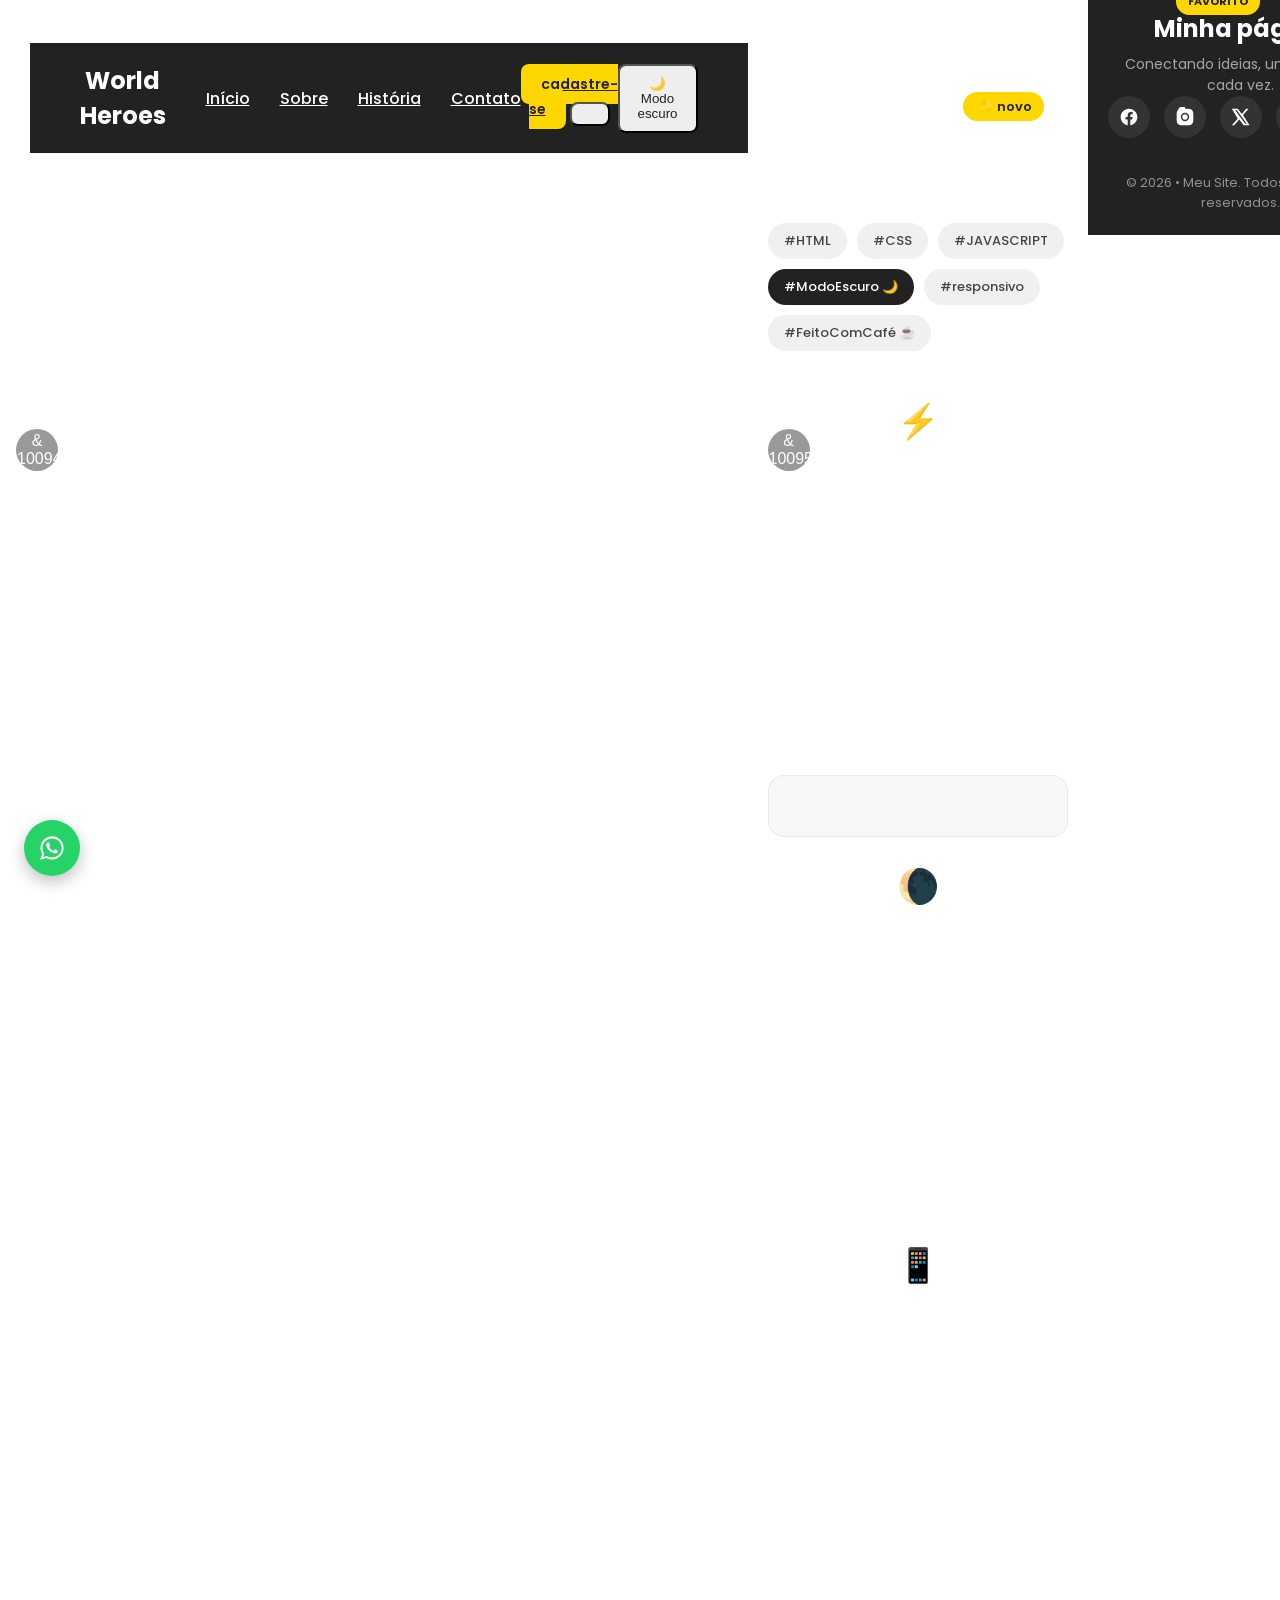
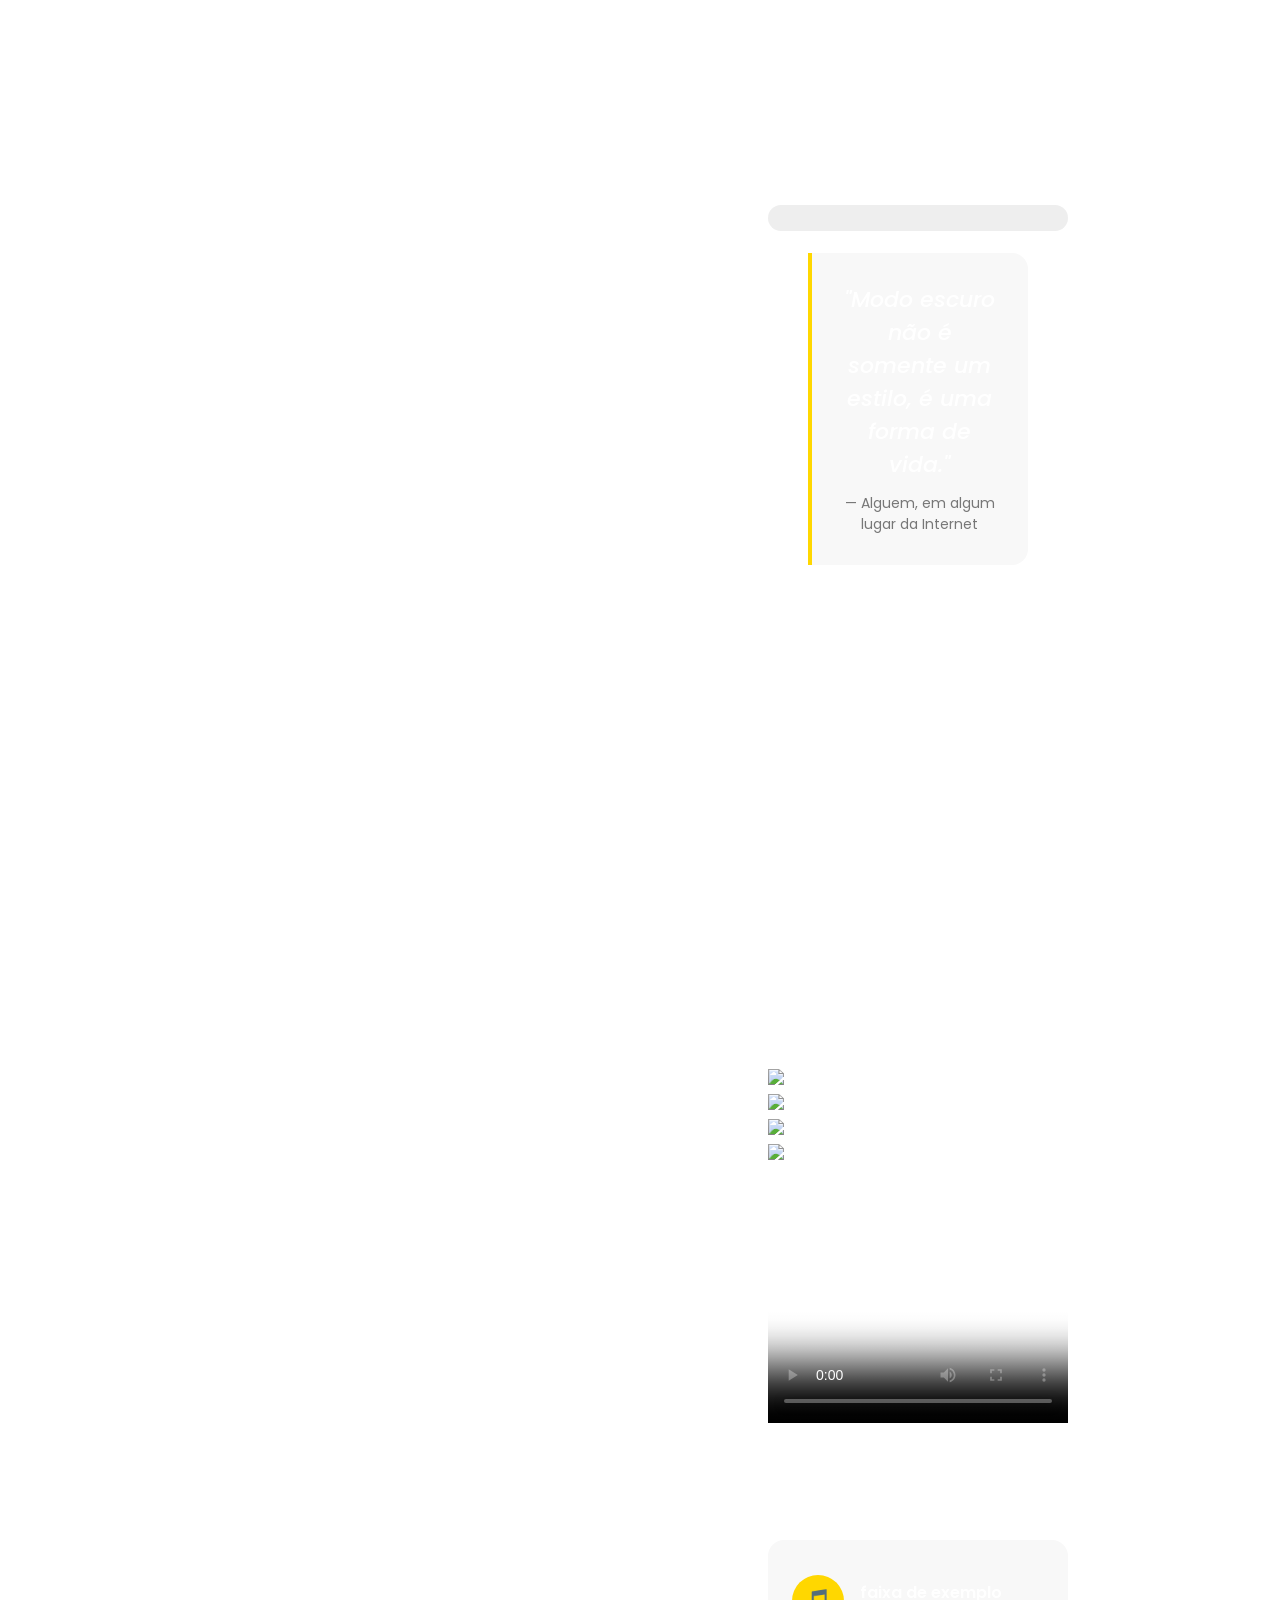
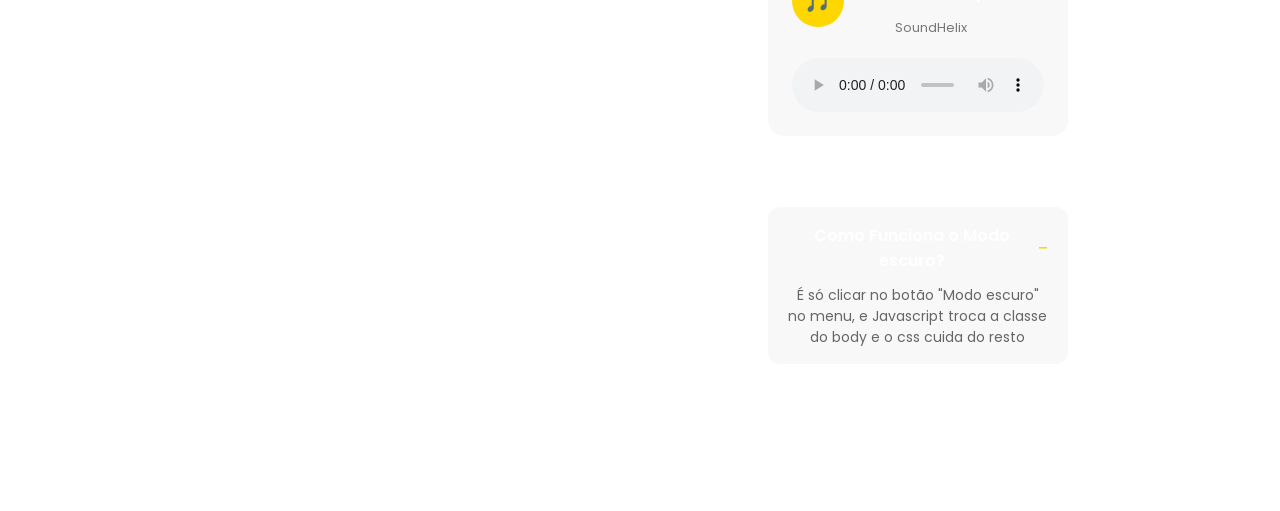
==== index.html @ 1e7b8b0d "Update index.html" ====
<!DOCTYPE html>
<html lang="pt-BR">

<head>
    <meta charset="UTF-8">
    <meta name="viewport"
          content="width=device-width, initial-scale=1.0">

    <title>World Heroes</title>

    <!-- FAVICON -->
    <link rel="icon" type="image/png"
          href="img/favicon.png">

    <!-- GOOGLE FONTS -->
    <link rel="preconnect"
          href="https://fonts.googleapis.com">
    <link rel="preconnect"
          href="https://fonts.gstatic.com"
          crossorigin>
    <link
        href="https://fonts.googleapis.com/css2?family=Poppins:wght@400;500;600;700&display=swap" rel="stylesheet">

    <!-- RESET CSS -->
    <link rel="stylesheet" href="css/reset.css">

    <!-- CSS PRINCIPAL -->
    <link rel="stylesheet" href="css/Style.css">
</head>

<body>
    <!-- HEADER -->
    <header class="hero">
        <div class="hero-conteudo">
        <h1 class="hero-título">Bem vindo, Heroi</h1>
            <p class="hero-subtítulo">aqui teremos informações sobre o universo de World, sobre os criadores, players, npcs, regras e muito mais coisa</p>
            <p class="hero-subtítulo">World heroes foi criado por André, Yuna e Lara</p>
            <p class="hero-subtítulo">Projeto indepedente</p>
        </div>

    <!-- NAVBAR -->
    <nav class="navbar">

        <div class="logo">
            World Heroes
        </div>

        <ul class="menu">
            <li><a href="index.html">Início</a></li>
            <li><a href="componentes/sobre.html">Sobre</a></li>
            <li><a href="componentes/historia.html">História</a></li>
            <li><a href="componentes/contatos.html">Contato</a></li>
        </ul>
        <div classz="navbar-acoes">
            <a href="componentes/cadastro.html" class="botao-cadastro">cadastre-se</a>
            <button id="botao tema">
                </button>
                </div>

        <button id="botaoTema">
            🌙 Modo escuro
        </button>

    </nav>

    <!-- CONTEÚDO PRINCIPAL -->
    <main>

    <h2 class "título-secao">Minha Página<span class = "badge"> ✨️ novo </span> </h2>
        <p>
            está página possui modo escuro e claro
        </p>
        <!--TAGS-->
        <div class="tags">
            <span class="tag">#HTML </span>
            <span class="tag">#CSS </span>
            <span class="tag">#JAVASCRIPT </span>
            <span class="tag tag-destaque">#ModoEscuro 🌙 </span>
            <span class="tag">#responsivo </span>
            <span class="tag">#FeitoComCafé ☕️ </span>
                </div>
    
<!-- CARDS DE RESCUSOS -->
        <section class="cards"> 
        <div class="cards">
<div class="card-icone"> ⚡️ </div>
            <h3>Rápido</h3>
            <p>carregamento leve, sem enrolação, só o essencial, do jeito que tem que ser.</p>
        </div>
        
<div class="card card-questaque"> </div>
        <div class="card-selo">favorito</div>
        <div class="card-icone"> 🌘 </div>
            <h3>Modo escuro</h3>
            <p>alterar entre claro e escuro, com um clique e descanse os olhos a noite.</p>
    </div>
        
        <div class="cards"> </div>
        <div class="card-icone"> 📱 </div>
            <h3>Responsivo</h3>
            <p>funciona bem em qualquer tamanho de tela, do celular ao monitor ultravide.</p>
    </div>
        </section>
        <!-- Estatística-->
        <Section class="Status">
            <div class="Stat">
                <span class="Stat-numero">120+</span>
                <span class="Stat-label">componentes</span>
            </div>
            <div class="Stat">
                <span class="Stat-número">98%</span>
                <span class="Stat-label">Satisfação</span>
            </div>
            <div class="Stat" >
                <span class="Stat-número">24/7</span>
                <span class="Stat-label">Disponível</span>
            </div>
            <div class="Stat" >
                <span class="Stat-número">0</span>
                <span class="Stat-label">Bugs desconhecidos*</span>
                    </div>
        </Section>
    <!--Barra de Progresso Divertida-->
        <Seletion class="Progresso-bloco">
<h2>Nível de Diversão Nesta página</h2>
            <div class="barra-progresso"></div>
<div class="barra-preenchida"Style="width:92%"></div>
        </Seletion>
        <!--Citação-->
    <blockquote class="citacao">
        "Modo escuro não é somente um estilo, é uma forma de vida."
        <cite>— Alguem, em algum lugar da Internet</cite>
    </blockquote>
    <!--Carrossel de imagem-->
        <section class="carrossel-secao">
            <h2>GALERIA</h2>
            
            <div class="carrossel"id="carrossel"></div>
                <div class="carrossel-slides"id="carrosselSlides"></div>
            <img src="..."class="carrossel-slide"
                alt="Slide 1-banner...">
            
            <img src="..." class="carrossel-slide"
                alt="Slide 2-banner...">
            
            <img src="..." class="carrossel-slide"
                alt="Slide 3-banner...">
            
                <img src="..." class="carrossel-slide"
                alt="Slide 4-banner...">
        </div>
            <Button class="carrossel-seta carrossel-anterior"
                id="carrosselAnterior" aria-label "Slide anterior">
                & #10094; </Button>
            
            <Button class="carrossel-seta carrossel-próximo"
                id="carrosselProximo" aria-label "Slide próximo">
                & #10095; </Button>
            <div class = "carrossel-pontos" id = "carrosselPontos" > </div>
            </div>
        </section>
        <!-- VÍDEO -->
        <Section class="video-secao">
            <h2>Video em Destaque</h2>
            <div class="video-wraooer">
                <video controls poster="img/banner.jpg">
                    <source src °"http//www.w3schools.com/html/mov_bb.mp4" type="video.mp4">
                    Seu navegador não suportavm a exibição de videos
                </video>
            </div>
        </Section>
        <!-- MÚSICA-->
        <Section class="Musica-secao">
            <h2>trilha sonora</h2>
            <div class="player-musica">
                <div class="player-info">
                    <div class="player-icone">
                    🎵 </div>
                    <div>
                        <p class="player-titulo">
                            faixa de exemplo</p>
                        <p class="player-artista">SoundHelix</p>
                    </div>
                </div>
                <audio controls>
                    <source src="Http://www.soundhelix.com/exemplos/mp3/SoundHelix-song-1.mp3"type-"audio/mp3">
                    Seu navegador não suporta a reprodução de audio.
                </audio>
            </div>
        </Section>
        <!--FAQ-->
        <Sectiom class="faq">
            <h2>Perguntas Frequentes</h2>
            <details class="faq-item" open>
                <summary>Como Funciona o Modo escuro?</summary>
                <p>É só clicar no botão "Modo escuro" no menu, e Javascript troca a classe do body e o css cuida do resto</p>
            </details>
            <details class="Faq-item">
            <summary>Posso usar esse layout no meu projeto?</summary>
                <p>Claro! é so copiar, colar e adaptar as cores, textos e imagens do jeito que você quiser</p>
            </details>
            <details class="Faq-item" >
                <Summary>Tem suporte a celular?</Summary>
                <p>Sim, o layout se adapta a telas menores automaticamente</p>
            </details>
        </Sectiom>
                </main>
<!--Footer-->
        <footer>
            <div class="footer-Conteudo">
                <div class="footer-info"> </div>
                    <div class="logo">Minha página</div>
                    <p class="footer-texto">Conectando ideias, um clique de cada vez.</p>
            </div>
            <div class="redes">

                <a href="#" class="rede-icone" aria-label="Facebook" target="_blank" rel="noopener">
                    <svg viewBox="0 0 24 24" fill="currentColor" aria-hidden="true">
                        <path d="M22 12.06C22 6.5 17.52 2 12 2S2 6.5 2 12.06C2 17.08 5.66 21.24 10.44 22v-7.03H7.9v-2.91h2.54V9.85c0-2.5 1.49-3.89 3.77-3.89 1.09 0 2.24.2 2.24.2v2.46h-1.26c-1.24 0-1.63.77-1.63 1.56v1.88h2.78l-.44 2.91h-2.34V22C18.34 21.24 22 17.08 22 12.06z"/>
                    </svg>
                </a>

                <a href="#" class="rede-icone" aria-label="Instagram" target="_blank" rel="noopener">
                    <svg viewBox="0 0 24 24" fill="currentColor" aria-hidden="true">
                        <path d="M12 2c2.72 0 3.06.01 4.12.06 1.06.05 1.79.22 2.43.47.66.25 1.22.6 1.77 1.15.5.5.86 1.02 1.15 1.77.25.64.42 1.37.47 2.43.05 1.06.06 1.4.06 4.12s-.01 3.06-.06 4.12c-.05 1.06-.22 1.79-.47 2.43a4.9 4.9 0 0 1-1.15 1.77 4.9 4.9 0 0 1-1.77 1.15c-.64.25-1.37.42-2.43.47-1.06.05-1.4.06-4.12.06s-3.06-.01-4.12-.06c-1.06-.05-1.79-.22-2.43-.47a4.9 4.9 0 0 1-1.77-1.15 4.9 4.9 0 0 1-1.15-1.77c-.25-.64-.42-1.37-.47-2.43C2.01 15.06 2 14.72 2 12s.01-3.06.06-4.12c.05-1.06.22-1.79.47-2.43.25-.66.6-1.22 1.15-1.77A4.9 4.9 0 0 1 5.45.53c.64-.25 1.37-.42 2.43-.47C8.94.01 9.28 0 12 0zm0 5a5 5 0 1 0 0 10 5 5 0 0 0 0-10zm0 8.2a3.2 3.2 0 1 1 0-6.4 3.2 3.2 0 0 1 0 6.4zm5.2-8.4a1.17 1.17 0 1 1 0-2.34 1.17 1.17 0 0 1 0 2.34z"/>
                    </svg>
                </a>

                <a href="#" class="rede-icone" aria-label="X (Twitter)" target="_blank" rel="noopener">
                    <svg viewBox="0 0 24 24" fill="currentColor" aria-hidden="true">
                        <path d="M18.24 2H21l-6.55 7.49L22.2 22h-6.9l-5.4-7.05L3.7 22H1l7.02-8.02L1.1 2h7.06l4.88 6.44L18.24 2zm-1.2 18h1.9L7.04 4h-2l12 16z"/>
                    </svg>
                </a>

                <a href="#" class="rede-icone" aria-label="LinkedIn" target="_blank" rel="noopener">
                    <svg viewBox="0 0 24 24" fill="currentColor" aria-hidden="true">
                        <path d="M20.45 20.45h-3.56v-5.57c0-1.33-.02-3.04-1.85-3.04-1.86 0-2.14 1.45-2.14 2.94v5.67H9.34V9h3.42v1.56h.05c.48-.9 1.64-1.85 3.38-1.85 3.6 0 4.27 2.37 4.27 5.46v6.28zM5.34 7.43a2.07 2.07 0 1 1 0-4.13 2.07 2.07 0 0 1 0 4.13zM7.12 20.45H3.56V9h3.56v11.45z"/>
                    </svg>
                </a>

                <a href="#" class="rede-icone" aria-label="YouTube" target="_blank" rel="noopener">
                    <svg viewBox="0 0 24 24" fill="currentColor" aria-hidden="true">
                        <path d="M23.5 6.19a3.02 3.02 0 0 0-2.12-2.14C19.5 3.5 12 3.5 12 3.5s-7.5 0-9.38.55A3.02 3.02 0 0 0 .5 6.19 31.6 31.6 0 0 0 0 12a31.6 31.6 0 0 0 .5 5.81 3.02 3.02 0 0 0 2.12 2.14C4.5 20.5 12 20.5 12 20.5s7.5 0 9.38-.55a3.02 3.02 0 0 0 2.12-2.14A31.6 31.6 0 0 0 24 12a31.6 31.6 0 0 0-.5-5.81zM9.6 15.6V8.4L15.8 12l-6.2 3.6z"/>
                    </svg>
                </a>

            </div>

        </div>

        <div class="footer-baixo">
            <p>&copy; 2026 
• Meu Site. Todos os direitos reservados.</p>
        </div>

    </footer>
    
    <!-
• WHATSAPP FLUTUANTE -->
    <a href="https://wa.me/5511999999999" target="_blank" rel="noopener" class="whatsapp-flutuante" aria-label="Fale conosco no WhatsApp">
        <svg viewBox="0 0 24 24" fill="currentColor" aria-hidden="true">
            <path d="M12.04 2C6.58 2 2.13 6.45 2.13 11.91c0 1.79.47 3.55 1.36 5.1L2 22l5.13-1.46a9.87 9.87 0 0 0 4.9 1.32h.01c5.46 0 9.91-4.45 9.91-9.91 0-2.65-1.03-5.14-2.9-7.01A9.87 9.87 0 0 0 12.04 2zm0 18.13h-.01a8.2 8.2 0 0 1-4.19-1.15l-.3-.18-3.04.87.81-2.97-.2-.31a8.2 8.2 0 0 1-1.26-4.38c0-4.54 3.7-8.24 8.25-8.24 2.2 0 4.27.86 5.83 2.42a8.19 8.19 0 0 1 2.41 5.83c0 4.54-3.7 8.11-8.3 8.11zm4.52-6.13c-.25-.12-1.47-.72-1.7-.81-.23-.08-.39-.12-.56.13-.17.25-.64.81-.78.97-.14.17-.29.19-.54.06-.25-.12-1.04-.38-1.98-1.22-.73-.65-1.23-1.46-1.37-1.71-.14-.25-.02-.38.11-.51.11-.11.25-.29.37-.43.12-.14.16-.25.25-.41.08-.17.04-.31-.02-.43-.06-.12-.56-1.35-.77-1.85-.2-.48-.41-.42-.56-.43-.14-.01-.31-.01-.48-.01-.17 0-.43.06-.66.31-.23.25-.86.84-.86 2.05 0 1.21.88 2.38 1 2.54.12.17 1.73 2.64 4.19 3.7.59.25 1.04.4 1.4.52.59.19 1.12.16 1.55.1.47-.07 1.47-.6 1.68-1.18.21-.58.21-1.08.15-1.18-.06-.1-.23-.16-.48-.28z"/>
        </svg>
    </a>

    <!-
• BOTÃO VOLTAR AO TOPO -->
    <button id="botaoTopo" class="botao-topo" aria-label="Voltar ao topo">
        ↑
    </button>
    
    <!-- JAVASCRIPT -->
    <script src="script.js"></script>

</body>

</html>
---- css/Style.css ----
/* ===================================
   CONFIGURAÇÃO GERAL
   =================================== */

body {

    font-family: "Poppins", sans-serif;
    background-color: white;
    color: #222;
    transition: 0.3s;
   
}

/* ===================================
   HEADER
   =================================== */
.hero{

    width: 100%;
    height: 180px;   
    background-image: url("../img/banner.jpg");
    background-size: cover;
    background-position: center;
    background-repeat: no-repeat;
    display: flex;
    justify-content: center;
    align-items: center;
    color: white;
    text-align: center;
}

/* ===================================
   NAVBAR
   =================================== */

.navbar {

    background-color: #222;
    display: flex;
    justify-content: space-between;
    align-items: center;
    padding: 20px 50px;
    position: sticky;
    top: 0;
    z-index: 1000;
}


/* ===================================
   LOGO
   =================================== */

.logo {

    font-size: 24px;
    font-weight: 700;

}


/* ===================================
   MENU
   =================================== */

.menu {

    display: flex;
    gap: 30px;
    list-style: none;

}


.menu a {

    color: white;
    font-size: 16px;
    font-weight: 500;
    transition: 0.3s;

}


.menu a:hover {

    opacity: 0.7;
    color: gold;

}


/* ===================================
   BOTÕES
   =================================== */

button {

    padding: 10px 18px;
    border-radius: 8px;
    background-color: #eee;
    color: #222;
    transition: 0.3s;

}


button:hover {

    transform: scale(1.05);

}


/* ===================================
   CONTEÚDO
   =================================== */

main {

    max-width: 1200px;
    margin: auto;
    padding: 60px 20px;
}


.titulo-secao {

    font-size: 40px;
    margin-bottom: 20px;
    display: flex;
    align-items: center;
    gap: 14px;
    flex-wrap: wrap;

}


/* ===================================
   TÍTULO DO HEADER
   =================================== */

.hero-conteudo {

    text-align: center;
    padding: 0 20px;

}

.hero-titulo {

    font-size: 42px;
    font-weight: 700;
    color: white;
    text-shadow: 0 2px 10px rgba(0, 0, 0, 0.4);
    margin-bottom: 10px;

}

.hero-subtitulo {

    font-size: 16px;
    font-weight: 400;
    color: rgba(255, 255, 255, 0.85);
    margin-bottom: 0;

}


/* ===================================
   BADGE (selo pequeno)
   =================================== */

.badge {

    font-size: 13px;
    font-weight: 600;
    background-color: gold;
    color: #222;
    padding: 5px 12px;
    border-radius: 999px;
    vertical-align: middle;

}


/* ===================================
   TAGS
   =================================== */

.tags {

    display: flex;
    flex-wrap: wrap;
    gap: 10px;
    margin-bottom: 45px;

}

.tag {

    font-size: 13px;
    font-weight: 500;
    padding: 8px 16px;
    border-radius: 999px;
    background-color: #f0f0f0;
    color: #444;
    transition: 0.3s;

}

.tag:hover {

    transform: translateY(-2px);
    background-color: #e2e2e2;

}

.tag-destaque {

    background-color: #222;
    color: white;

}


/* ===================================
   CARDS
   =================================== */

.cards {

    display: grid;
    grid-template-columns: repeat(auto-fit, minmax(240px, 1fr));
    gap: 24px;
    margin-bottom: 55px;

}

.card {

    position: relative;
    background-color: #f8f8f8;
    border-radius: 16px;
    padding: 30px 24px;
    text-align: center;
    transition: 0.3s;
    border: 1px solid rgba(0, 0, 0, 0.06);

}

.card:hover {

    transform: translateY(-6px);
    box-shadow: 0 12px 24px rgba(0, 0, 0, 0.1);

}

.card-icone {

    font-size: 34px;
    margin-bottom: 14px;

}

.card h3 {

    font-size: 20px;
    margin-bottom: 10px;

}

.card p {

    font-size: 14px;
    color: #666;
    margin-bottom: 0;

}

.card-destaque {

    background-color: #222;
    color: white;
    transform: scale(1.03);

}

.card-destaque p {

    color: rgba(255, 255, 255, 0.75);

}

.card-selo {

    position: absolute;
    top: -12px;
    right: 20px;
    background-color: gold;
    color: #222;
    font-size: 11px;
    font-weight: 700;
    text-transform: uppercase;
    padding: 5px 12px;
    border-radius: 999px;

}


/* ===================================
   ESTATÍSTICAS
   =================================== */

.stats {

    display: grid;
    grid-template-columns: repeat(auto-fit, minmax(140px, 1fr));
    gap: 20px;
    text-align: center;
    background-color: #222;
    color: white;
    border-radius: 16px;
    padding: 40px 20px;
    margin-bottom: 55px;

}

.stat-numero {

    display: block;
    font-size: 34px;
    font-weight: 700;
    color: gold;

}

.stat-label {

    display: block;
    font-size: 13px;
    color: rgba(255, 255, 255, 0.7);
    margin-top: 6px;

}


/* ===================================
   BARRA DE PROGRESSO
   =================================== */

.progresso-bloco {

    margin-bottom: 55px;

}

.progresso-bloco h2 {

    font-size: 22px;
    margin-bottom: 16px;

}

.barra-progresso {

    width: 100%;
    height: 26px;
    background-color: #eee;
    border-radius: 999px;
    overflow: hidden;

}

.barra-preenchida {

    height: 100%;
    background: linear-gradient(90deg, gold, #ffb347);
    color: #222;
    font-size: 12px;
    font-weight: 700;
    display: flex;
    align-items: center;
    justify-content: flex-end;
    padding-right: 12px;
    border-radius: 999px;
    transition: width 0.6s ease;

}


/* ===================================
   CITAÇÃO
   =================================== */

.citacao {

    font-size: 22px;
    font-style: italic;
    font-weight: 500;
    padding: 30px;
    border-left: 4px solid gold;
    background-color: #f8f8f8;
    border-radius: 0 16px 16px 0;
    margin-bottom: 55px;

}

.citacao cite {

    display: block;
    margin-top: 12px;
    font-size: 14px;
    font-style: normal;
    font-weight: 400;
    color: #777;

}


/* ===================================
   FAQ / ACCORDION
   =================================== */

.faq h2 {

    font-size: 22px;
    margin-bottom: 20px;

}

.faq-item {

    background-color: #f8f8f8;
    border-radius: 12px;
    padding: 16px 20px;
    margin-bottom: 12px;
    transition: 0.3s;

}

.faq-item summary {

    cursor: pointer;
    font-weight: 600;
    list-style: none;
    display: flex;
    justify-content: space-between;
    align-items: center;

}

.faq-item summary::-webkit-details-marker {

    display: none;

}

.faq-item summary::after {

    content: "+";
    font-size: 20px;
    font-weight: 400;
    color: gold;
    transition: 0.3s;

}

.faq-item[open] summary::after {

    content: "−";

}

.faq-item p {

    margin-top: 12px;
    margin-bottom: 0;
    font-size: 14px;
    color: #666;

}


p {

    margin-bottom: 30px;

}

footer {

    background-color: #222;
    color: white;
    padding: 50px 20px 0;
    transition: 0.3s;

}

.footer-conteudo {

    max-width: 1200px;
    margin: 0 auto;
    display: flex;
    justify-content: space-between;
    align-items: center;
    flex-wrap: wrap;
    gap: 30px;
    padding-bottom: 35px;
    border-bottom: 1px solid rgba(255, 255, 255, 0.1);

}

.footer-info .logo {

    color: white;

}

.footer-texto {

    margin-top: 8px;
    margin-bottom: 0;
    font-size: 14px;
    color: rgba(255, 255, 255, 0.6);

}

.redes {

    display: flex;
    justify-content: center;
    gap: 14px;

}

.rede-icone {

    display: flex;
    justify-content: center;
    align-items: center;
    width: 42px;
    height: 42px;
    border-radius: 50%;
    background-color: rgba(255, 255, 255, 0.08);
    color: white;
    transition: 0.3s;

}

.rede-icone svg {

    width: 20px;
    height: 20px;

}

.rede-icone:hover {

    background-color: gold;
    color: #222;
    transform: translateY(-4px);

}

.footer-baixo {

    max-width: 1200px;
    margin: 0 auto;
    text-align: center;
    padding: 22px 0;
    font-size: 13px;
    color: rgba(255, 255, 255, 0.5);

}

.footer-baixo p {

    margin-bottom: 0;

}


/* ===================================
   FOOTER - MODO ESCURO
   =================================== */

.escuro footer {

    background-color: #0a0a0a;

}

.escuro .footer-conteudo {

    border-bottom-color: rgba(255, 255, 255, 0.06);

}

.escuro .rede-icone {

    background-color: rgba(255, 255, 255, 0.05);

}

.escuro .rede-icone:hover {

    background-color: gold;
    color: #111;

}


/* ===================================
   MODO ESCURO
   =================================== */

.escuro {

    background-color: #222;
    color: white;

}


.escuro .navbar {

    background-color: #111;

}


.escuro button {

    background-color: #444;
    color: white;

}


/* ===================================
   MODO ESCURO - COMPONENTES NOVOS
   =================================== */

.escuro .badge {

    background-color: gold;
    color: #111;

}

.escuro .tag {

    background-color: #2c2c2c;
    color: #ddd;

}

.escuro .tag:hover {

    background-color: #3a3a3a;

}

.escuro .tag-destaque {

    background-color: gold;
    color: #111;

}

.escuro .card {

    background-color: #2a2a2a;
    border-color: rgba(255, 255, 255, 0.08);

}

.escuro .card p {

    color: #aaa;

}

.escuro .card:hover {

    box-shadow: 0 12px 24px rgba(0, 0, 0, 0.4);

}

.escuro .card-destaque {

    background-color: #111;

}

.escuro .stats {

    background-color: #111;
    border: 1px solid rgba(255, 255, 255, 0.06);

}

.escuro .barra-progresso {

    background-color: #2c2c2c;

}

.escuro .citacao {

    background-color: #2a2a2a;
    color: #eee;

}

.escuro .citacao cite {

    color: #999;

}

.escuro .faq-item {

    background-color: #2a2a2a;

}

.escuro .faq-item p {

    color: #aaa;

}


/* ===================================
   NAVBAR - AÇÕES (cadastro + tema)
   =================================== */

.navbar-acoes {

    display: flex;
    align-items: center;
    gap: 14px;

}

.botao-cadastro {

    background-color: gold;
    color: #222;
    font-weight: 600;
    font-size: 14px;
    padding: 10px 20px;
    border-radius: 8px;
    transition: 0.3s;

}

.botao-cadastro:hover {

    transform: scale(1.05);
    filter: brightness(1.05);

}


/* ===================================
   CARROSSEL DE IMAGENS
   =================================== */

.carrossel-secao {

    margin-bottom: 55px;

}

.carrossel-secao h2 {

    font-size: 22px;
    margin-bottom: 16px;

}

.carrossel {

    position: relative;
    width: 100%;
    height: 400px;
    border-radius: 16px;
    overflow: hidden;

}

.carrossel-slides {

    display: flex;
    width: 100%;
    height: 100%;
    transition: transform 0.5s ease;

}

.carrossel-slide {

    min-width: 100%;
    height: 100%;
    object-fit: cover;

}

.carrossel-seta {

    position: absolute;
    top: 50%;
    transform: translateY(-50%);
    background-color: rgba(0, 0, 0, 0.4);
    color: white;
    border: none;
    width: 42px;
    height: 42px;
    border-radius: 50%;
    font-size: 16px;
    cursor: pointer;
    display: flex;
    align-items: center;
    justify-content: center;
    transition: 0.3s;

}

.carrossel-seta:hover {

    background-color: gold;
    color: #222;

}

.carrossel-anterior {

    left: 16px;

}

.carrossel-proximo {

    right: 16px;

}

.carrossel-pontos {

    position: absolute;
    bottom: 16px;
    left: 50%;
    transform: translateX(-50%);
    display: flex;
    gap: 8px;

}

.carrossel-ponto {

    width: 10px;
    height: 10px;
    border-radius: 50%;
    background-color: rgba(255, 255, 255, 0.5);
    border: none;
    cursor: pointer;
    padding: 0;
    transition: 0.3s;

}

.carrossel-ponto.ativo {

    background-color: gold;
    transform: scale(1.3);

}


/* ===================================
   VÍDEO
   =================================== */

.video-secao {

    margin-bottom: 55px;

}

.video-secao h2 {

    font-size: 22px;
    margin-bottom: 16px;

}

.video-wrapper {

    border-radius: 16px;
    overflow: hidden;
    line-height: 0;

}

.video-wrapper video {

    width: 100%;
    display: block;

}


/* ===================================
   MÚSICA
   =================================== */

.musica-secao {

    margin-bottom: 55px;

}

.musica-secao h2 {

    font-size: 22px;
    margin-bottom: 16px;

}

.player-musica {

    display: flex;
    align-items: center;
    justify-content: space-between;
    flex-wrap: wrap;
    gap: 20px;
    background-color: #f8f8f8;
    border-radius: 16px;
    padding: 24px;

}

.player-info {

    display: flex;
    align-items: center;
    gap: 16px;

}

.player-icone {

    width: 52px;
    height: 52px;
    border-radius: 50%;
    background-color: gold;
    display: flex;
    align-items: center;
    justify-content: center;
    font-size: 22px;
    flex-shrink: 0;

}

.player-titulo {

    font-weight: 600;
    margin-bottom: 2px;

}

.player-artista {

    font-size: 13px;
    color: #777;
    margin-bottom: 0;

}

.player-musica audio {

    max-width: 100%;

}


/* ===================================
   WHATSAPP FLUTUANTE
   =================================== */

.whatsapp-flutuante {

    position: fixed;
    bottom: 24px;
    left: 24px;
    width: 56px;
    height: 56px;
    background-color: #25d366;
    color: white;
    border-radius: 50%;
    display: flex;
    align-items: center;
    justify-content: center;
    box-shadow: 0 6px 16px rgba(0, 0, 0, 0.25);
    z-index: 999;
    transition: 0.3s;

}

.whatsapp-flutuante svg {

    width: 28px;
    height: 28px;

}

.whatsapp-flutuante:hover {

    transform: scale(1.1);

}


/* ===================================
   BOTÃO VOLTAR AO TOPO
   =================================== */

.botao-topo {

    position: fixed;
    bottom: 24px;
    right: 24px;
    width: 48px;
    height: 48px;
    background-color: #222;
    color: white;
    border: none;
    border-radius: 50%;
    font-size: 20px;
    cursor: pointer;
    box-shadow: 0 6px 16px rgba(0, 0, 0, 0.25);
    z-index: 999;
    opacity: 0;
    visibility: hidden;
    transform: translateY(10px);
    transition: 0.3s;

}

.botao-topo.visivel {

    opacity: 1;
    visibility: visible;
    transform: translateY(0);

}

.botao-topo:hover {

    background-color: gold;
    color: #222;

}


/* ===================================
   HERO SECUNDÁRIO (páginas internas)
   =================================== */

.hero-secundaria {

    height: 220px;

}

.hero-secundaria .hero-titulo {

    font-size: 34px;

}


/* ===================================
   MODO ESCURO - COMPONENTES NOVOS (2)
   =================================== */

.escuro .botao-cadastro {

    background-color: gold;
    color: #111;

}

.escuro .carrossel-seta {

    background-color: rgba(255, 255, 255, 0.15);

}

.escuro .player-musica {

    background-color: #2a2a2a;

}

.escuro .player-artista {

    color: #999;

}

.escuro .botao-topo {

    background-color: #f0f0f0;
    color: #222;

}

.escuro .botao-topo:hover {

    background-color: gold;
    color: #111;

}


/* ===================================
   FORMULÁRIOS (Cadastro / Contato)
   =================================== */

.form-secao {

    max-width: 620px;
    margin: 0 auto 55px;

}

.form-cartao {

    background-color: #f8f8f8;
    border-radius: 16px;
    padding: 36px;

}

.campo {

    margin-bottom: 20px;

}

.campo label {

    display: block;
    font-size: 14px;
    font-weight: 600;
    margin-bottom: 8px;

}

.campo input,
.campo textarea {

    width: 100%;
    padding: 12px 14px;
    border-radius: 8px;
    border: 1px solid #ddd;
    background-color: white;
    font-family: "Poppins", sans-serif;
    font-size: 14px;
    color: #222;
    transition: 0.3s;

}

.campo input:focus,
.campo textarea:focus {

    outline: none;
    border-color: gold;

}

.campo textarea {

    resize: vertical;
    min-height: 120px;

}

.campo-checkbox {

    display: flex;
    align-items: center;
    gap: 10px;
    font-size: 14px;

}

.campo-checkbox input {

    width: auto;

}

.botao-enviar {

    width: 100%;
    background-color: #222;
    color: white;
    font-weight: 600;
    font-size: 15px;
    padding: 14px;
    border-radius: 8px;
    transition: 0.3s;

}

.botao-enviar:hover {

    background-color: gold;
    color: #222;
    transform: none;

}

.form-sucesso {

    display: none;
    text-align: center;
    background-color: #eafaf0;
    color: #1a7f4b;
    border-radius: 12px;
    padding: 20px;
    margin-top: 16px;
    font-weight: 500;

}

.form-sucesso.visivel {

    display: block;

}


/* ===================================
   TIMELINE (História)
   =================================== */

.timeline {

    position: relative;
    max-width: 720px;
    margin: 0 auto 55px;
    padding-left: 30px;
    border-left: 3px solid gold;

}

.timeline-item {

    position: relative;
    padding-bottom: 40px;

}

.timeline-item:last-child {

    padding-bottom: 0;

}

.timeline-item::before {

    content: "";
    position: absolute;
    left: -39px;
    top: 4px;
    width: 14px;
    height: 14px;
    border-radius: 50%;
    background-color: gold;
    border: 3px solid white;

}

.timeline-ano {

    display: inline-block;
    font-size: 13px;
    font-weight: 700;
    color: #222;
    background-color: gold;
    padding: 4px 12px;
    border-radius: 999px;
    margin-bottom: 10px;

}

.timeline-item h3 {

    font-size: 18px;
    margin-bottom: 6px;

}

.timeline-item p {

    font-size: 14px;
    color: #666;
    margin-bottom: 0;

}


/* ===================================
   PÁGINA SOBRE
   =================================== */

.sobre-intro {

    max-width: 720px;
    margin: 0 auto 45px;
    text-align: center;
    font-size: 16px;
    color: #555;

}

.valores {

    display: grid;
    grid-template-columns: repeat(auto-fit, minmax(200px, 1fr));
    gap: 20px;
    margin-bottom: 55px;

}


/* ===================================
   MAPA (Contato)
   =================================== */

.mapa-wrapper {

    border-radius: 16px;
    overflow: hidden;
    line-height: 0;
    margin-bottom: 55px;

}

.mapa-wrapper iframe {

    width: 100%;
    height: 350px;
    border: 0;
    display: block;

}

.info-contato {

    display: grid;
    grid-template-columns: repeat(auto-fit, minmax(180px, 1fr));
    gap: 20px;
    margin-bottom: 45px;
    text-align: center;

}

.info-contato-item {

    background-color: #f8f8f8;
    border-radius: 16px;
    padding: 24px;

}

.info-contato-item .card-icone {

    margin-bottom: 8px;

}

.info-contato-item h3 {

    font-size: 15px;
    margin-bottom: 4px;

}

.info-contato-item p {

    font-size: 13px;
    color: #666;
    margin-bottom: 0;

}


/* ===================================
   MODO ESCURO - PÁGINAS NOVAS
   =================================== */

.escuro .form-cartao {

    background-color: #2a2a2a;

}

.escuro .campo input,
.escuro .campo textarea {

    background-color: #1c1c1c;
    border-color: #444;
    color: white;

}

.escuro .botao-enviar {

    background-color: #f0f0f0;
    color: #222;

}

.escuro .botao-enviar:hover {

    background-color: gold;

}

.escuro .form-sucesso {

    background-color: #133b26;
    color: #6fe3a3;

}

.escuro .timeline {

    border-left-color: gold;

}

.escuro .timeline-item::before {

    border-color: #111;

}

.escuro .timeline-item p {

    color: #aaa;

}

.escuro .sobre-intro {

    color: #bbb;

}

.escuro .info-contato-item {

    background-color: #2a2a2a;

}

.escuro .info-contato-item p {

    color: #aaa;

}
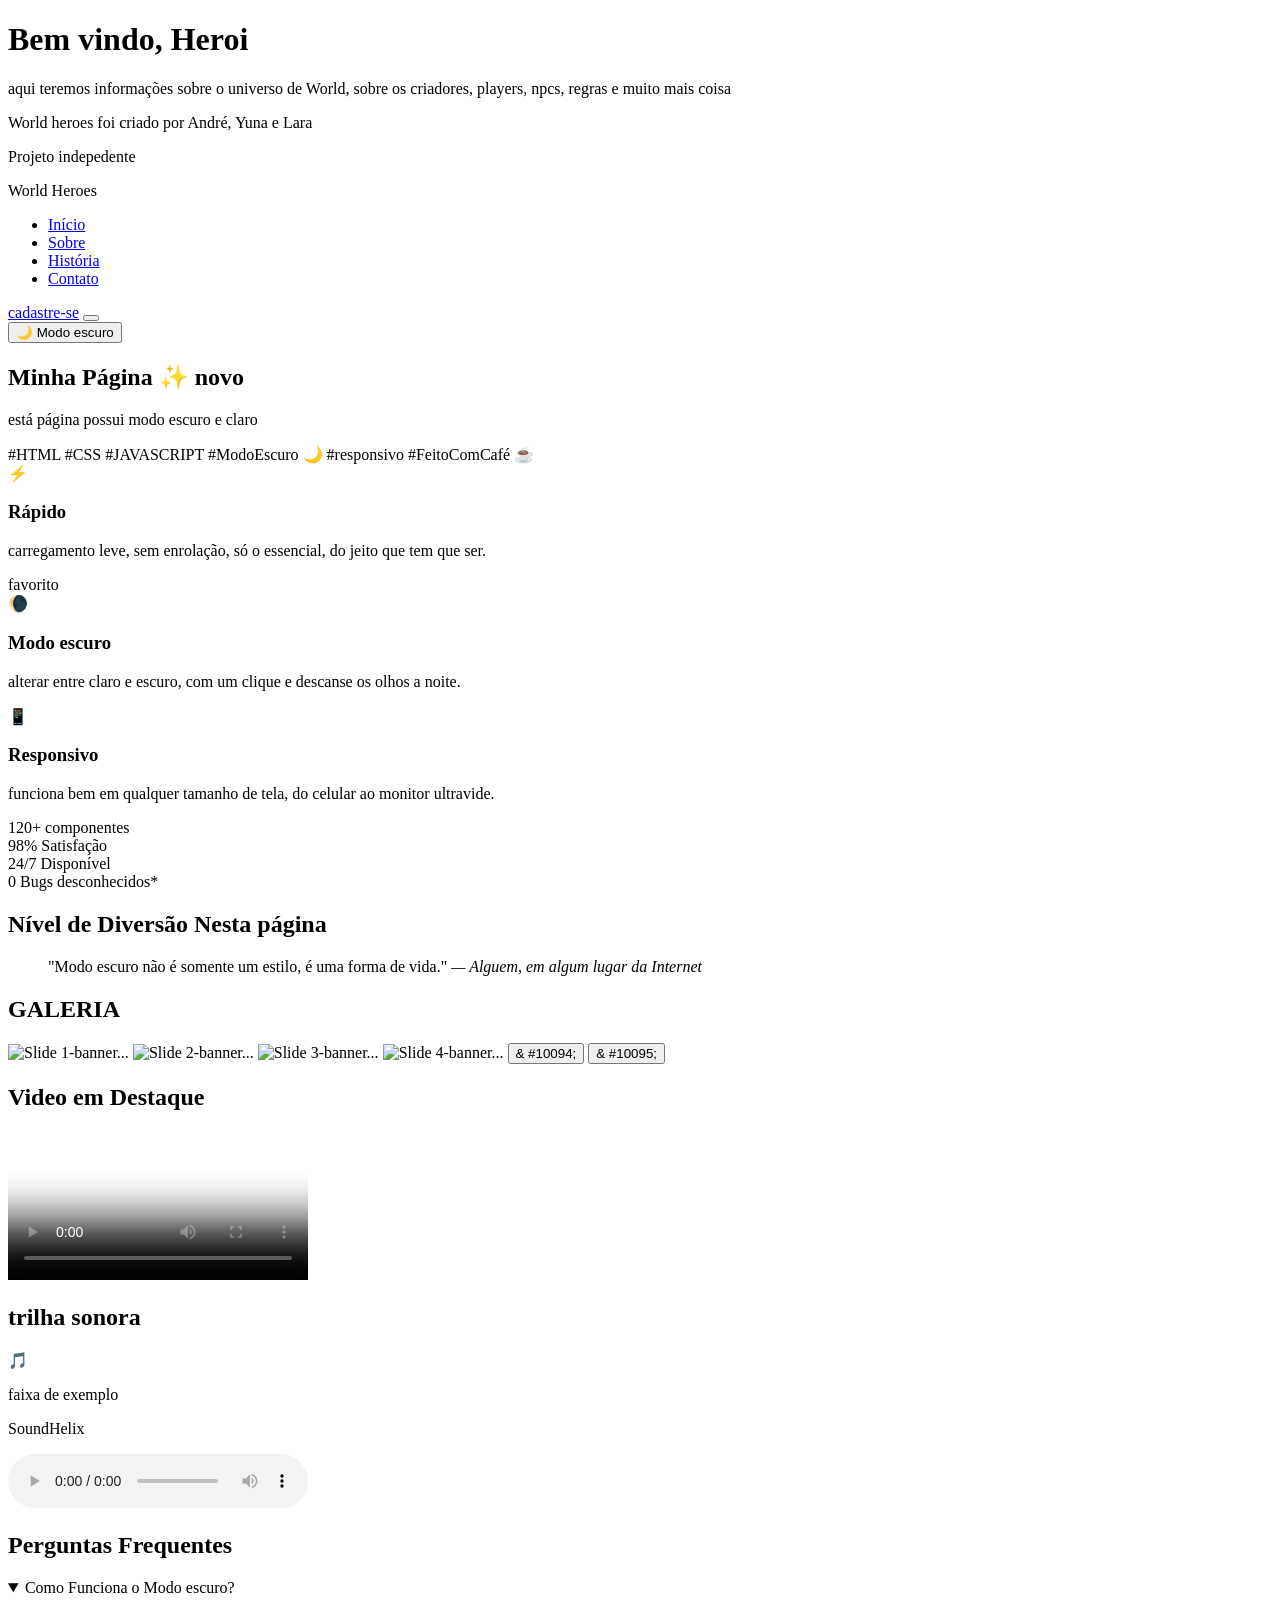
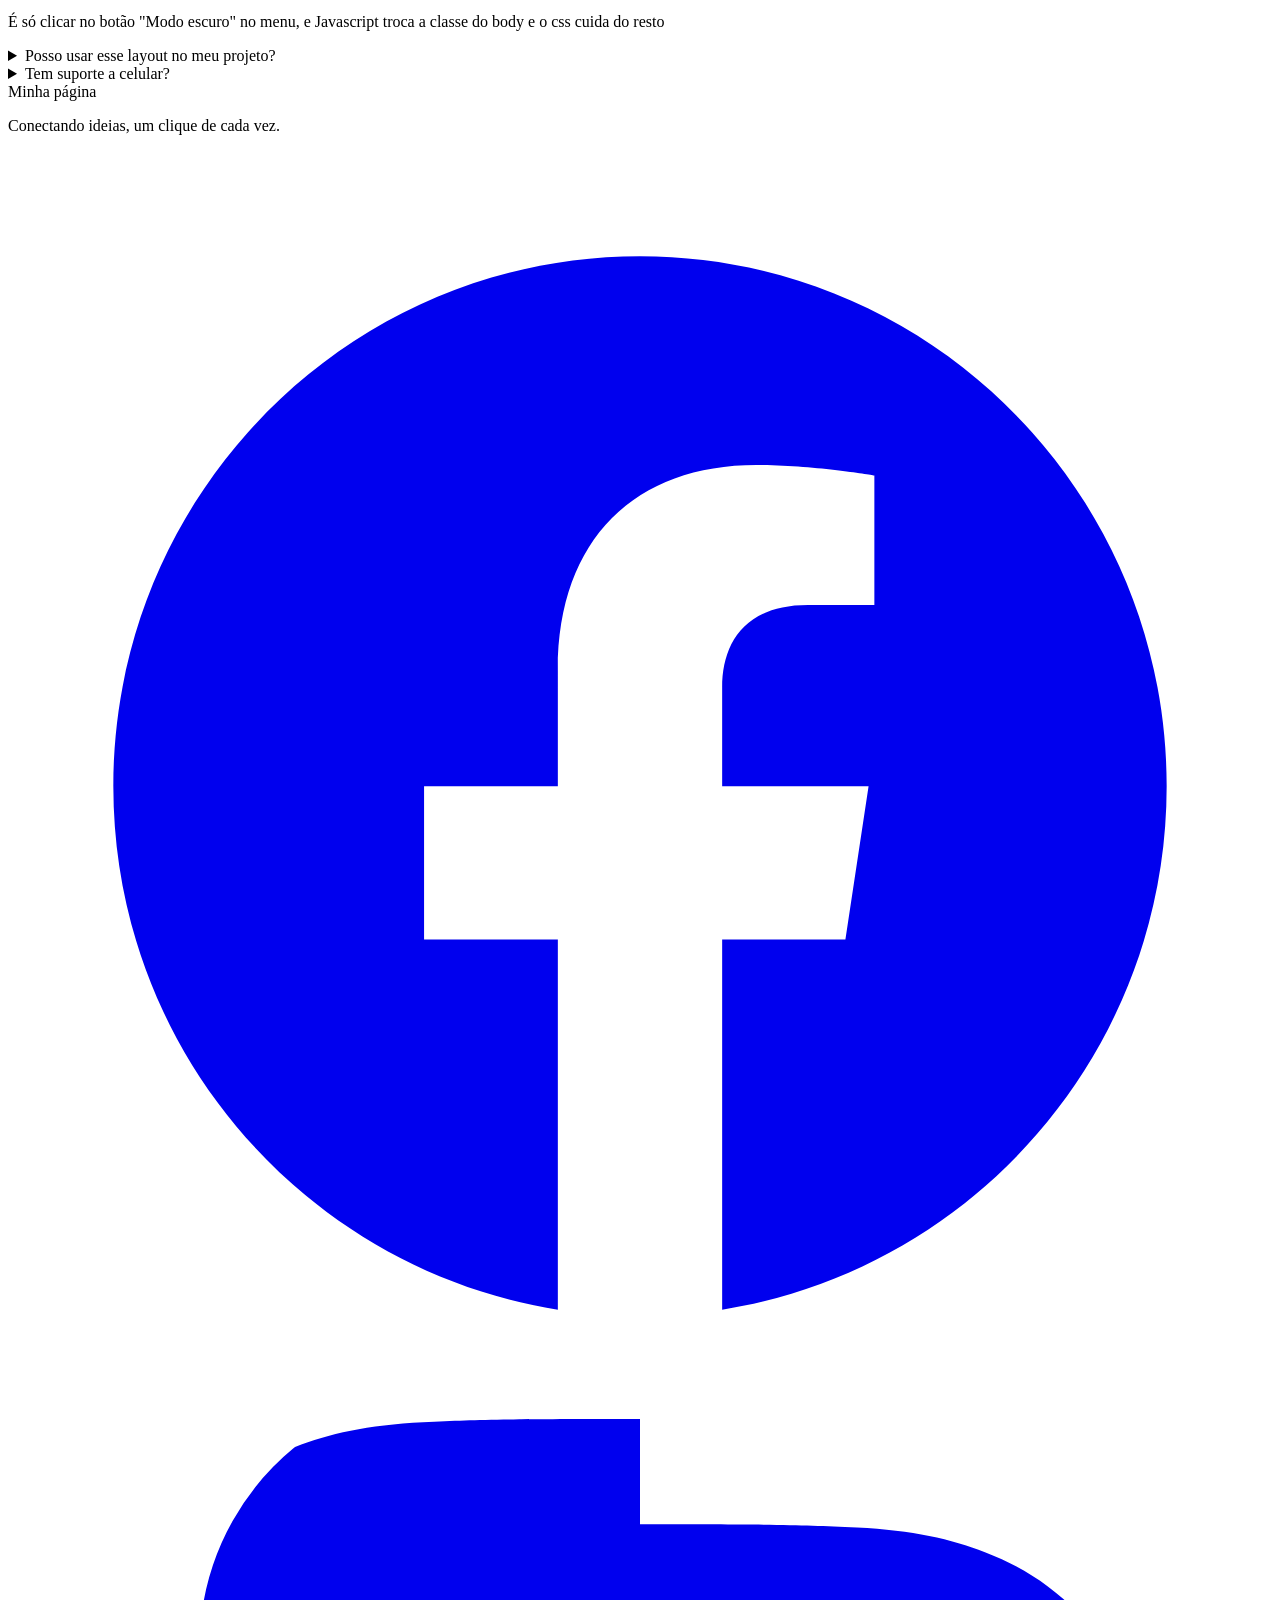
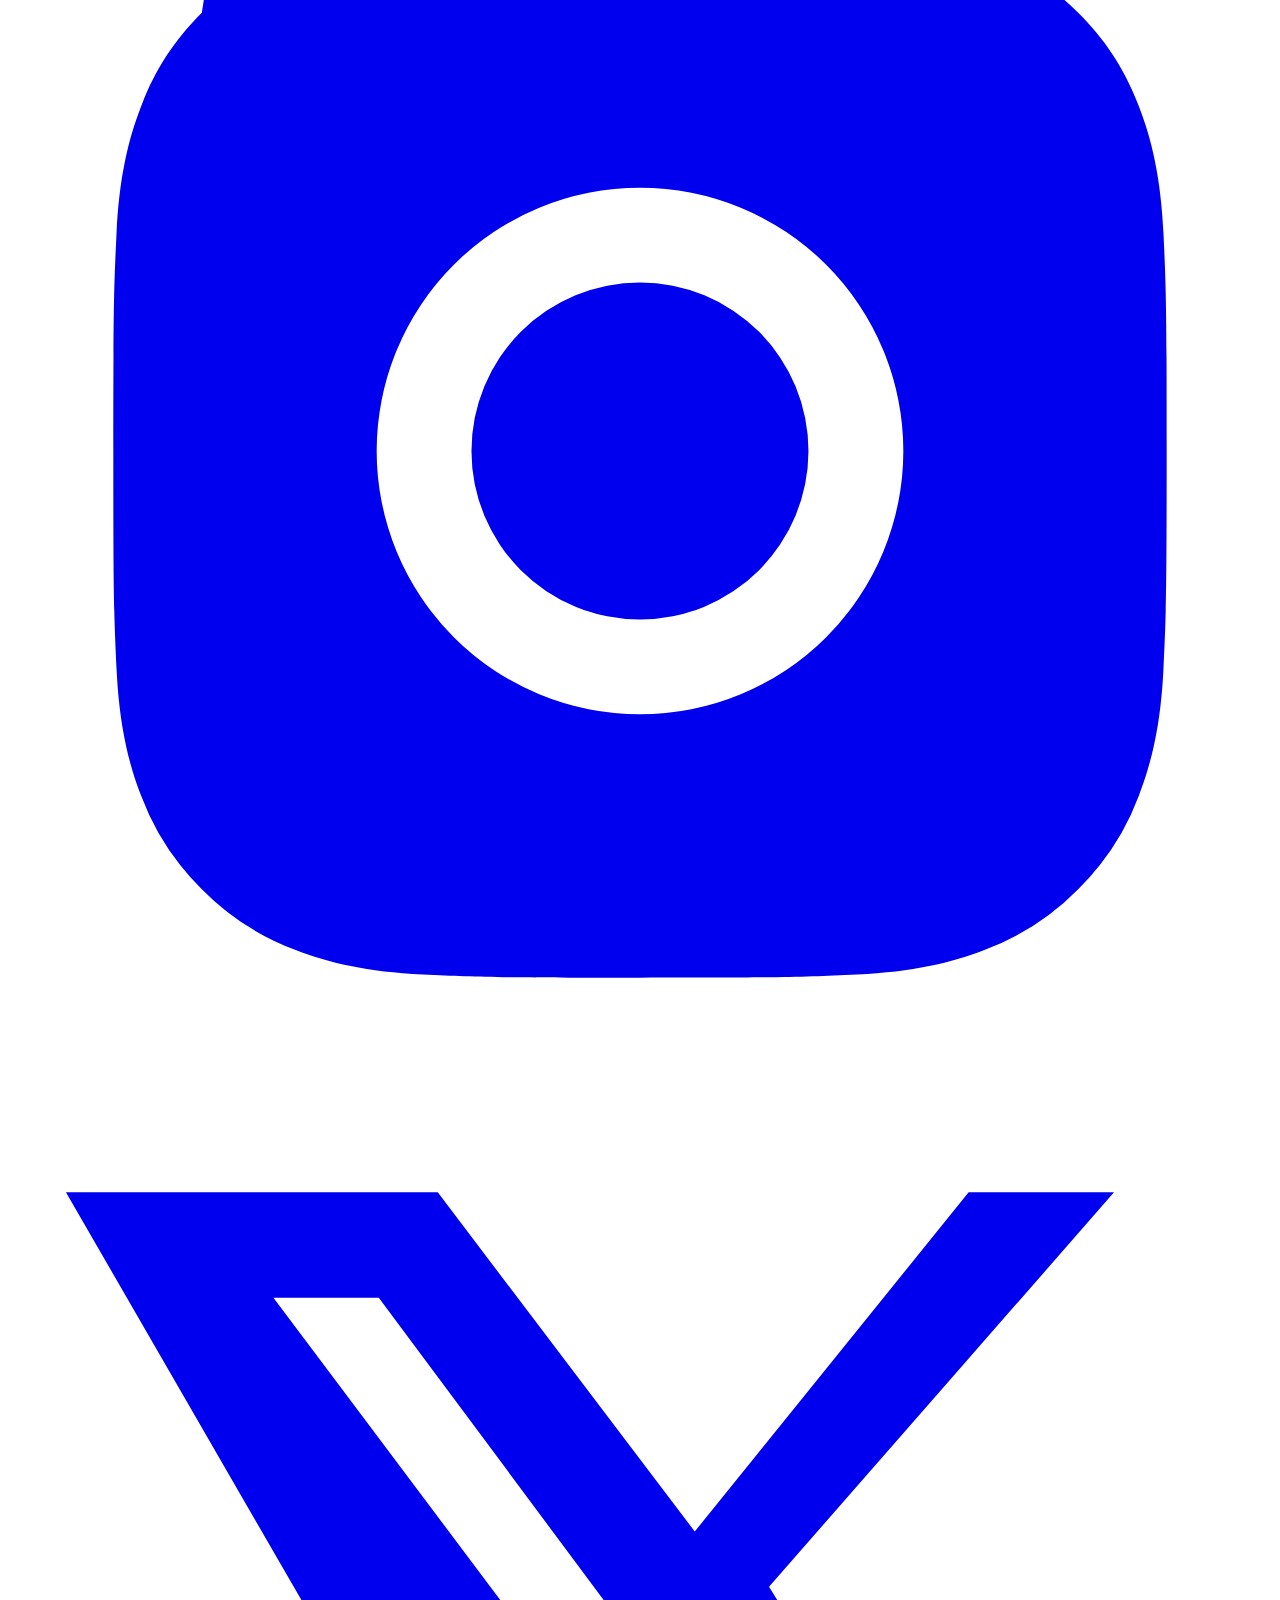
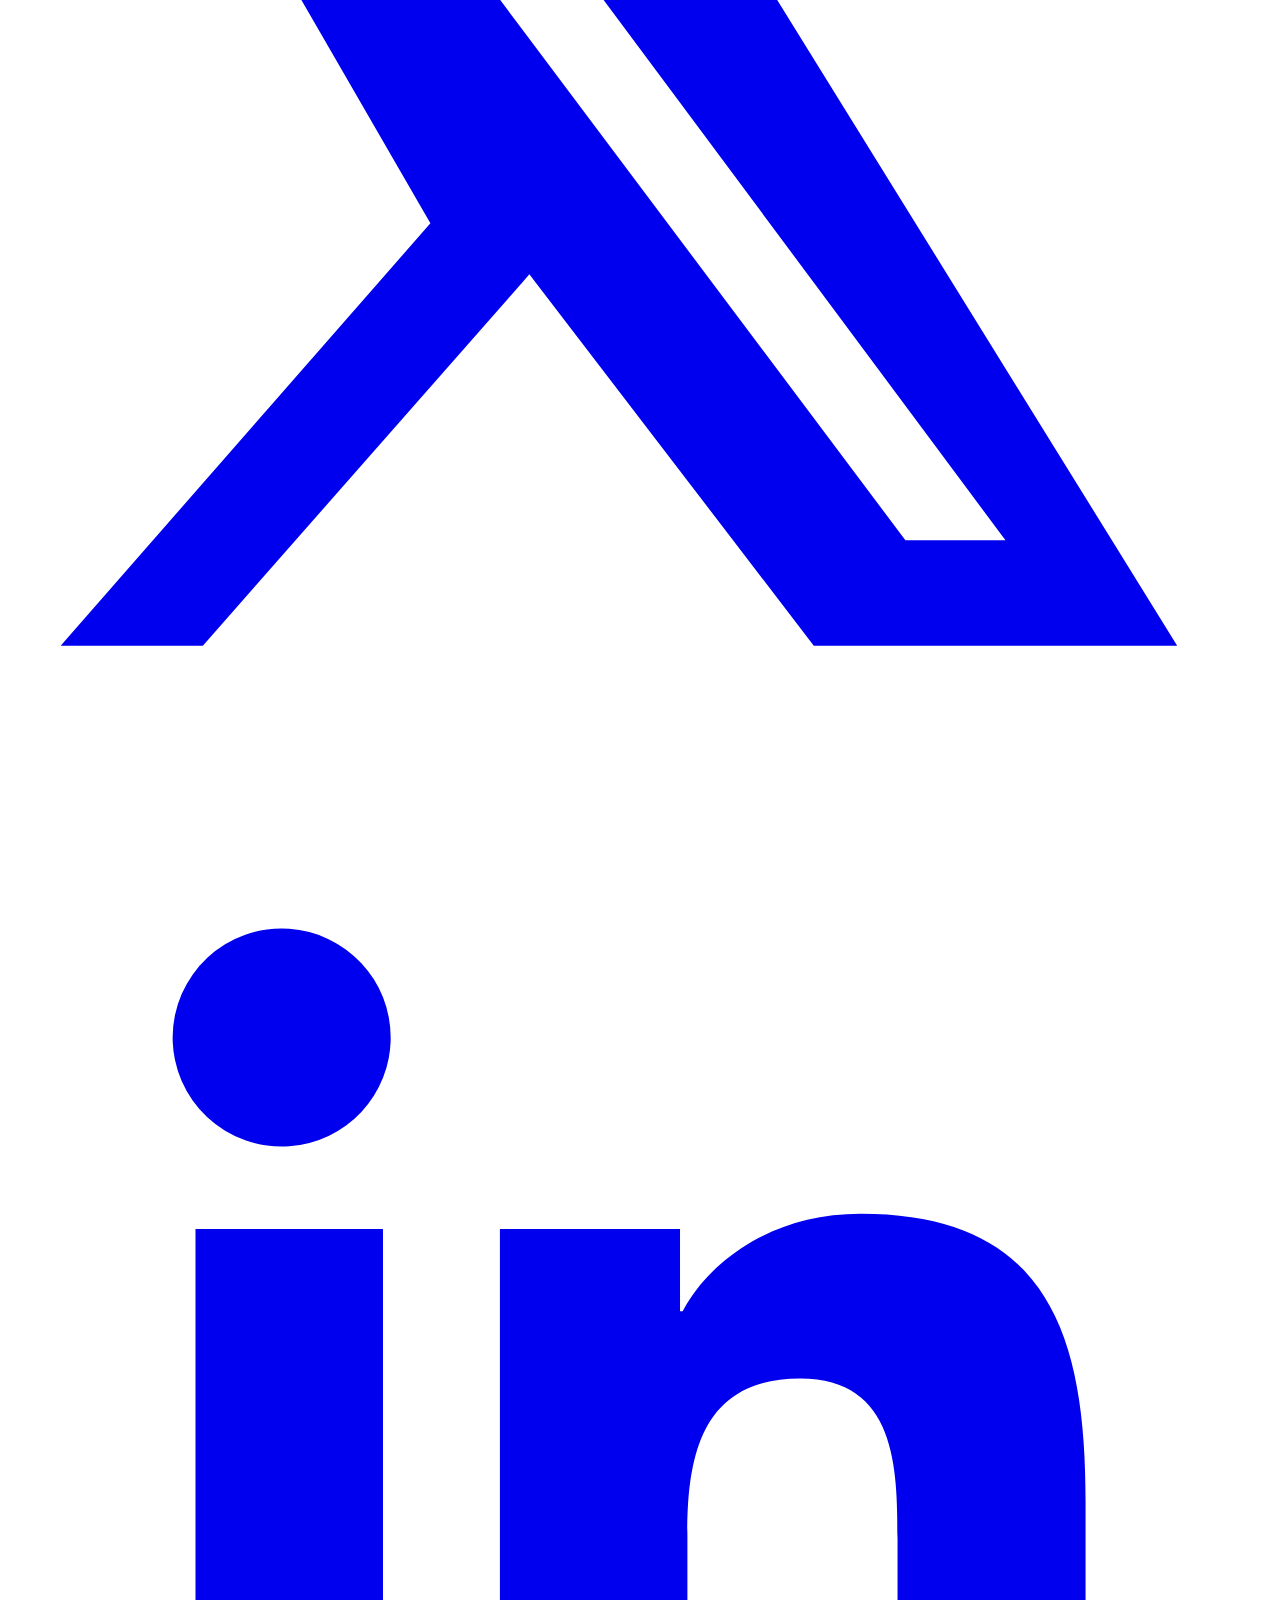
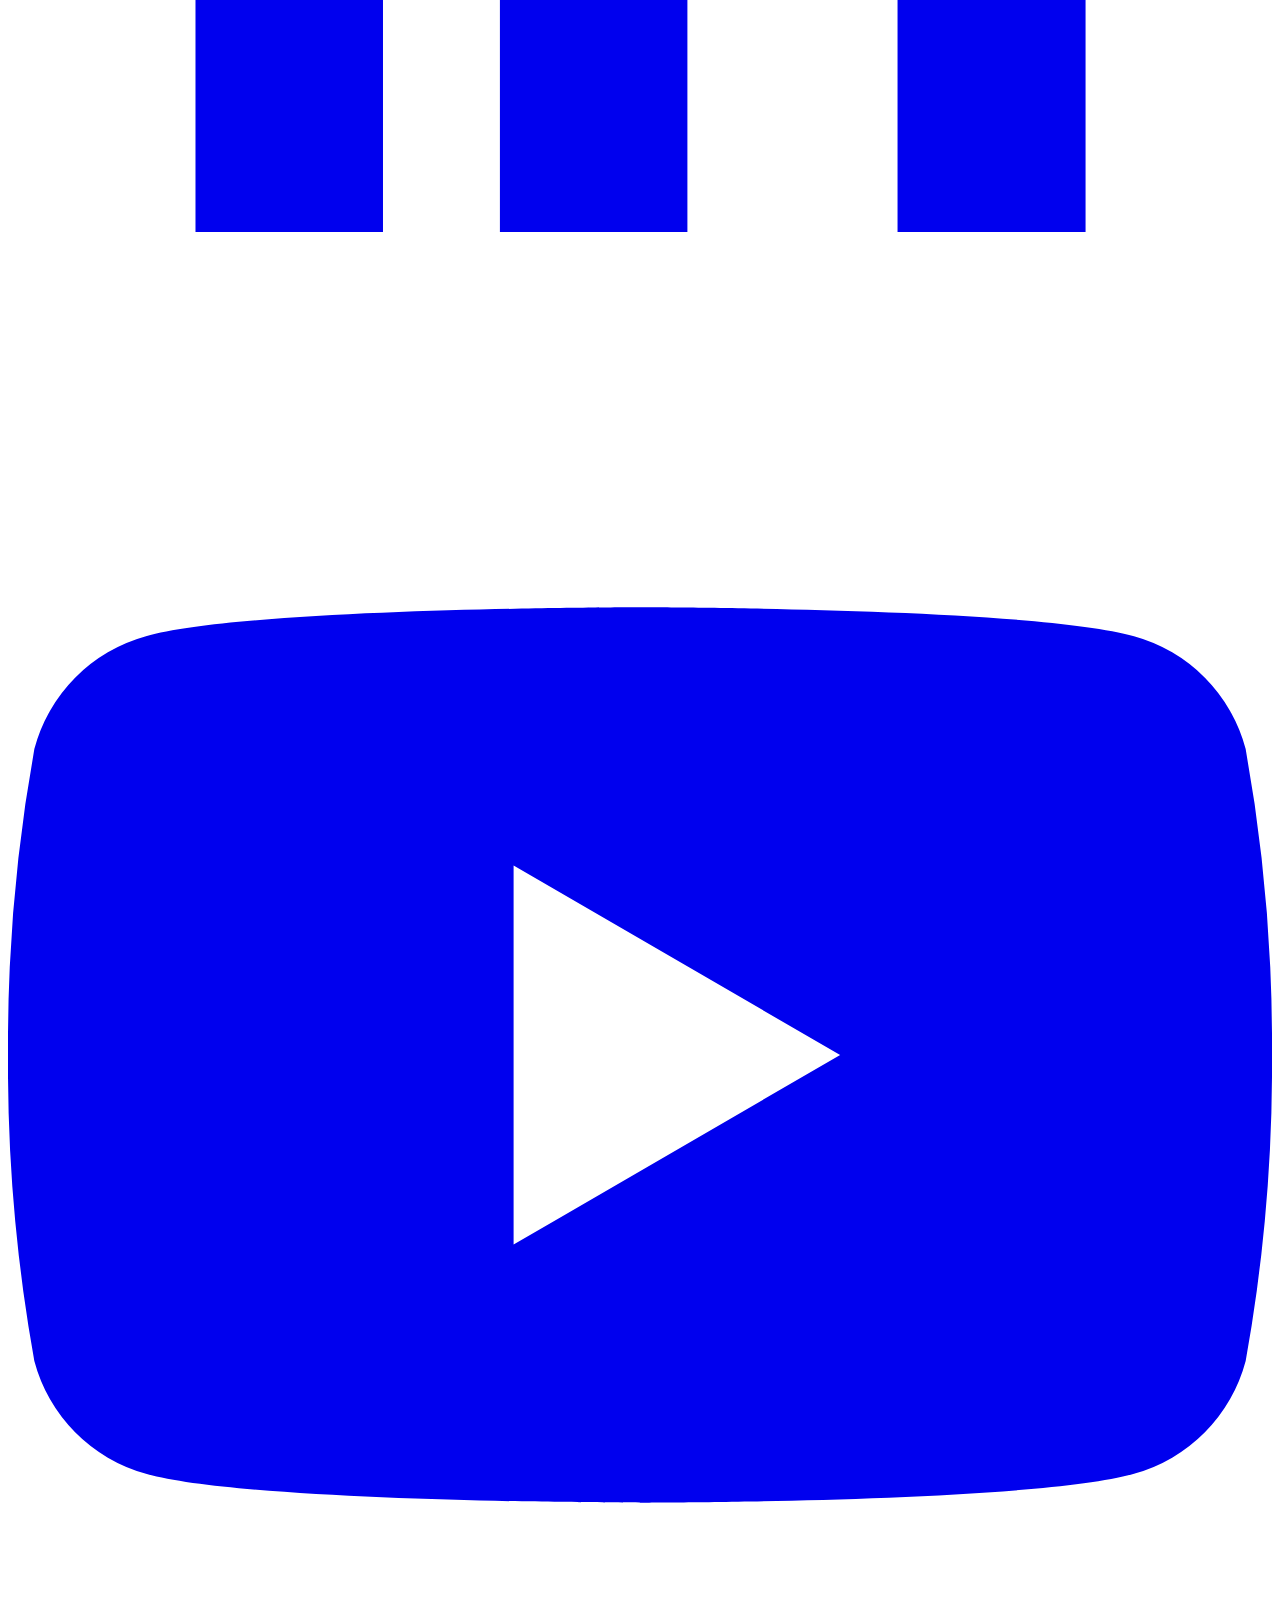
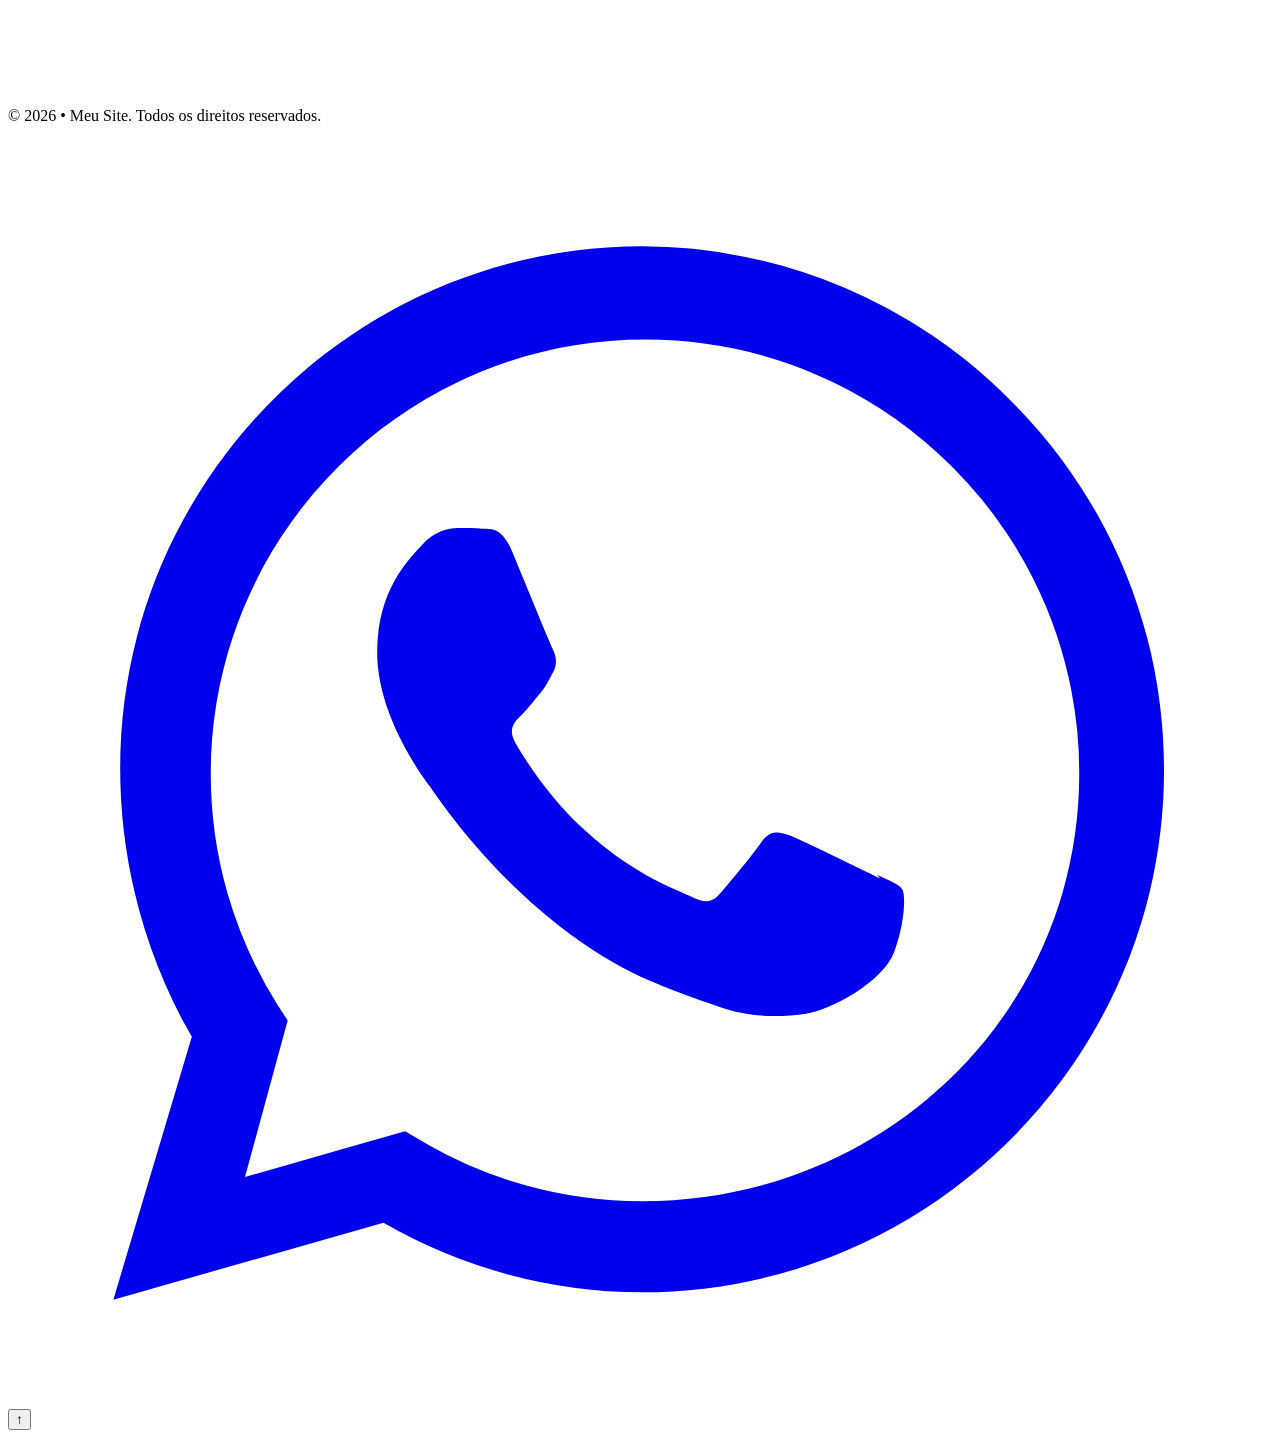
==== commit 18161447: "Update index.html" ====
--- a/index.html
+++ b/index.html
@@ -25,7 +25,7 @@
     <link rel="stylesheet" href="css/reset.css">
 
     <!-- CSS PRINCIPAL -->
-    <link rel="stylesheet" href="css/Style.css">
+    <link rel="stylesheet" href="css/style.css">
 </head>
 
 <body>
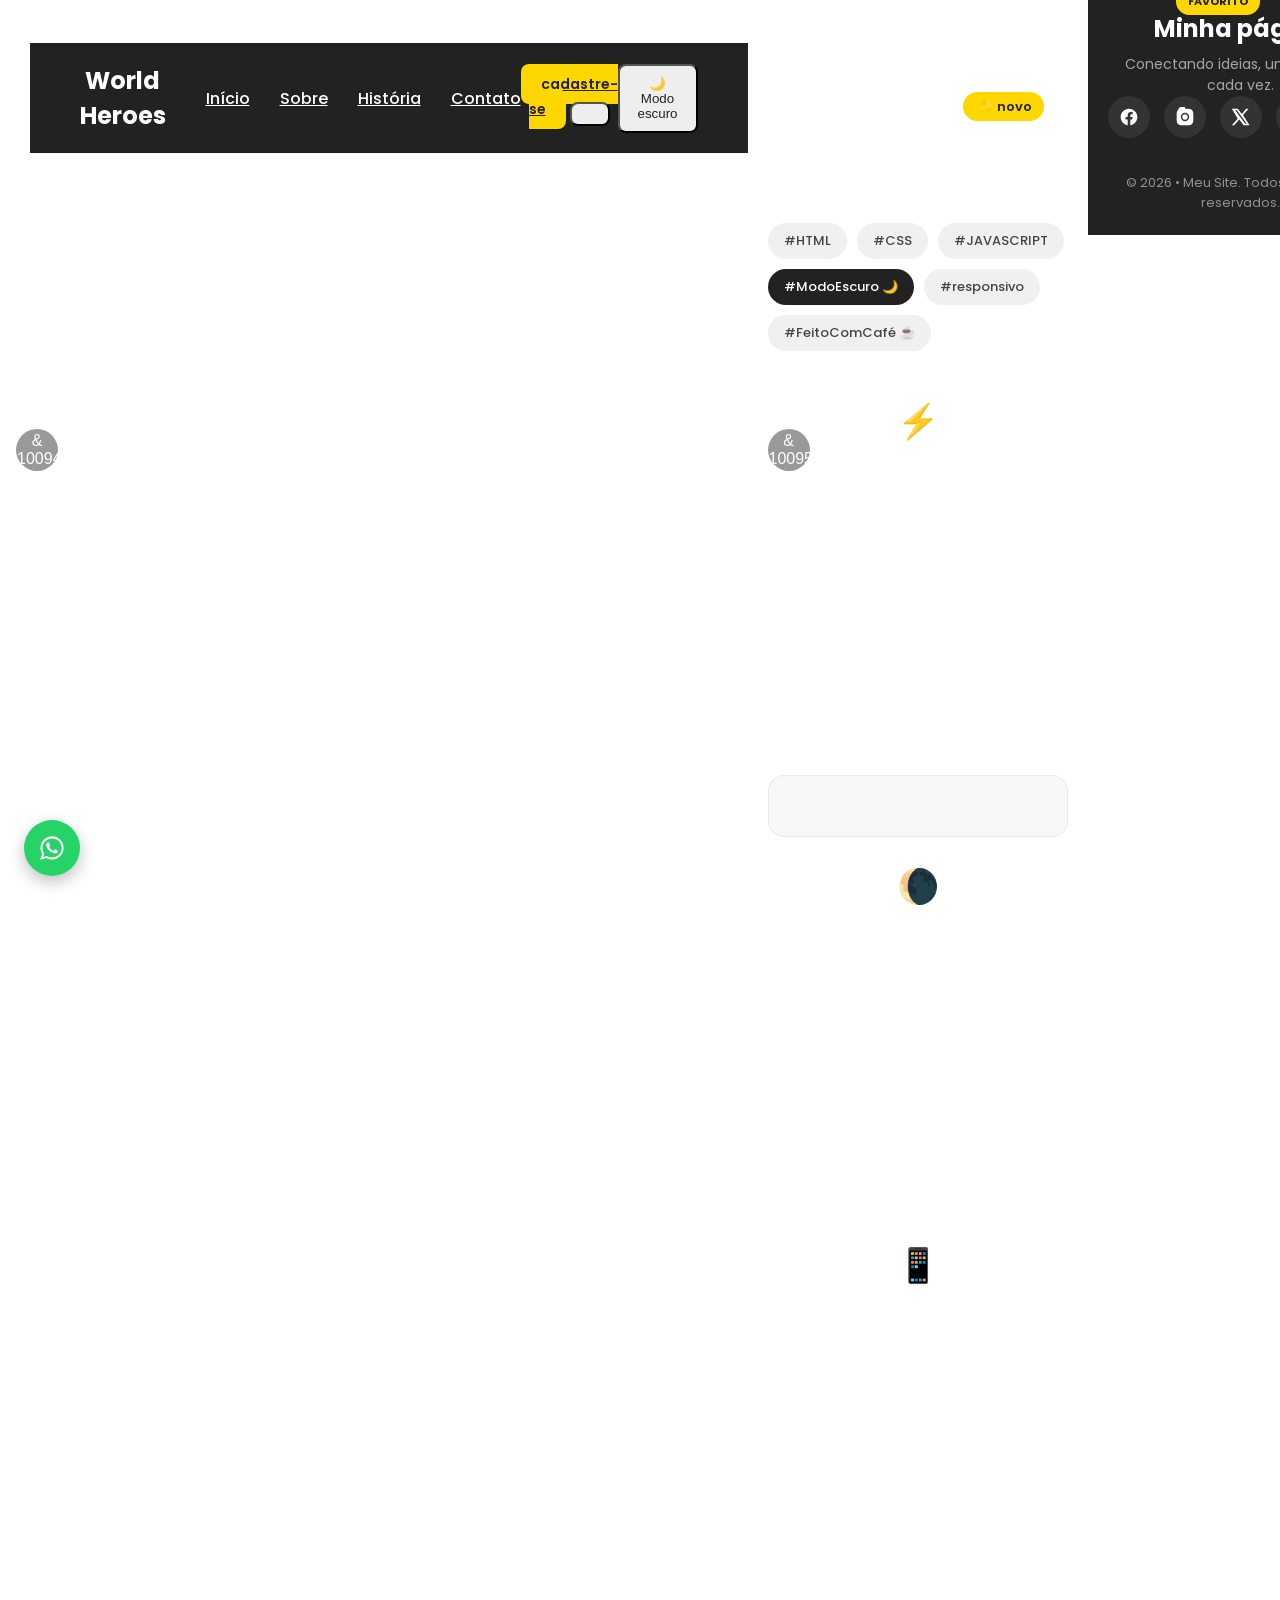
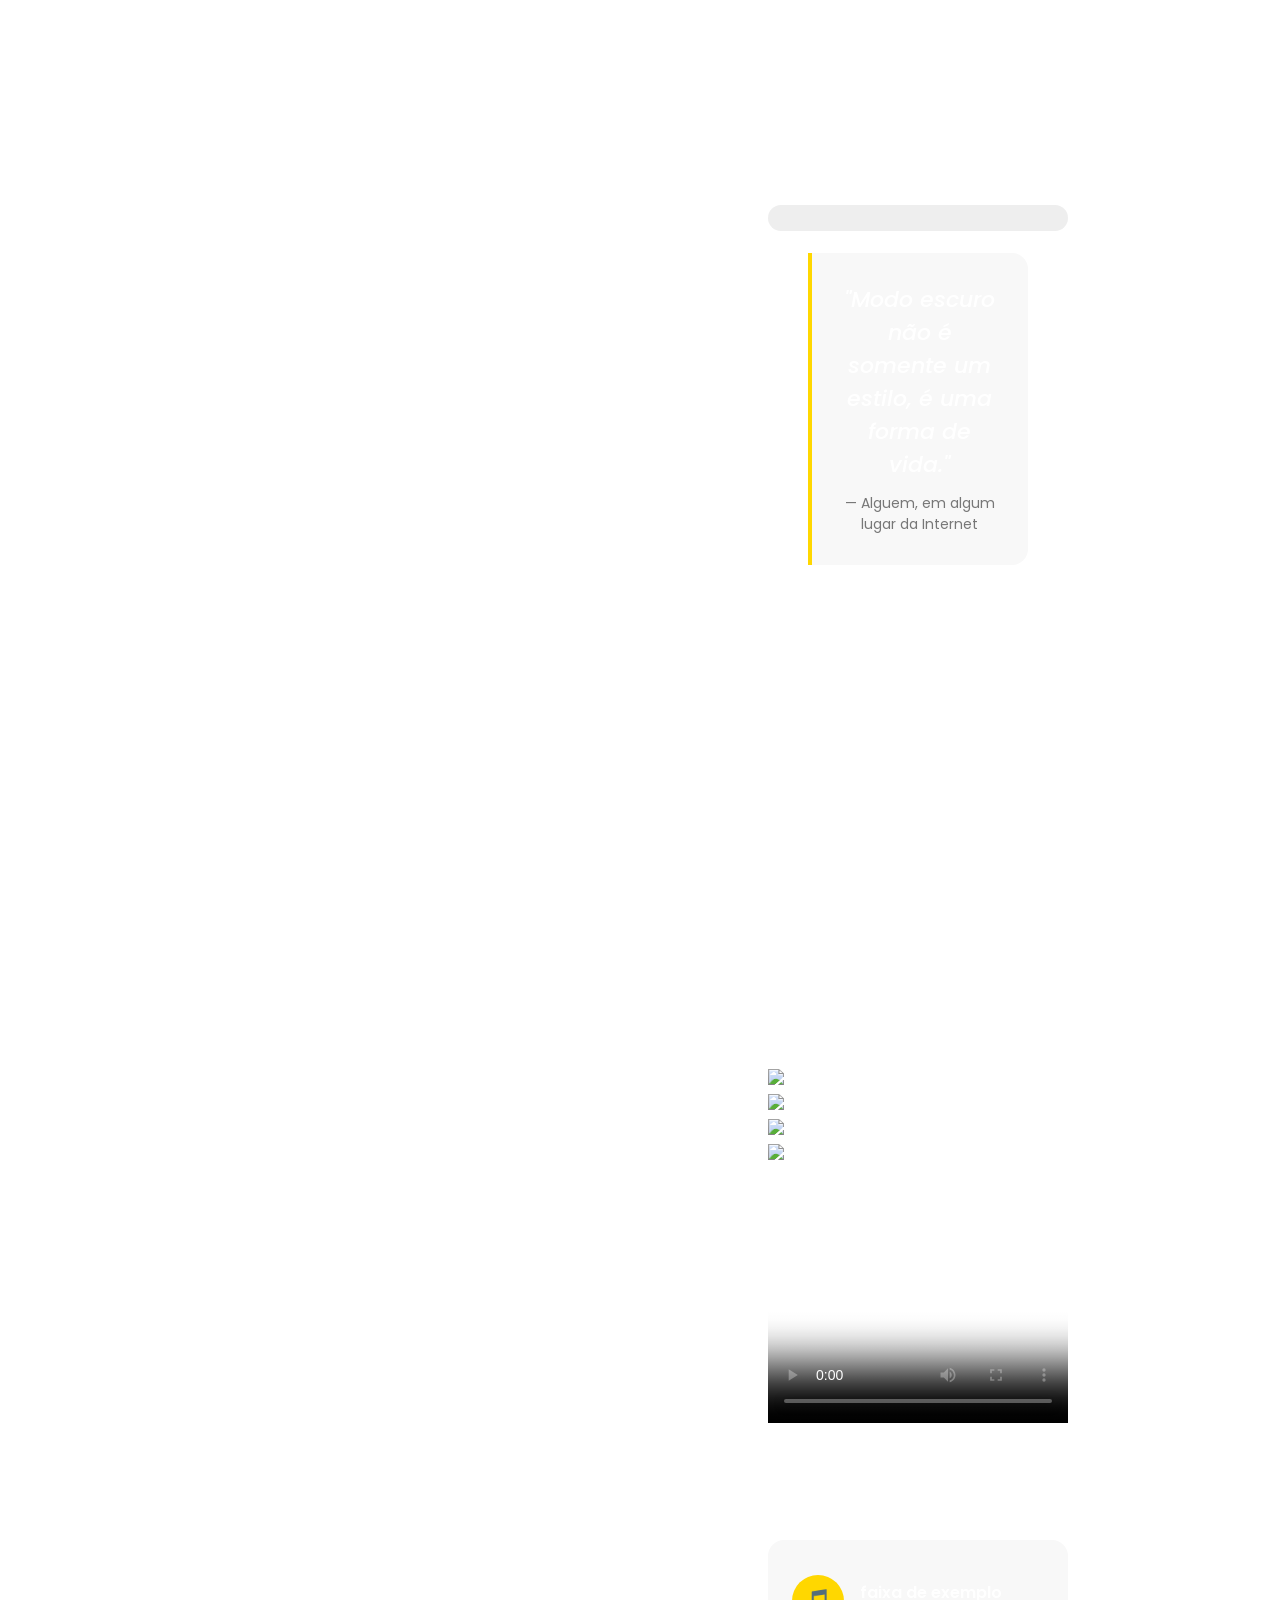
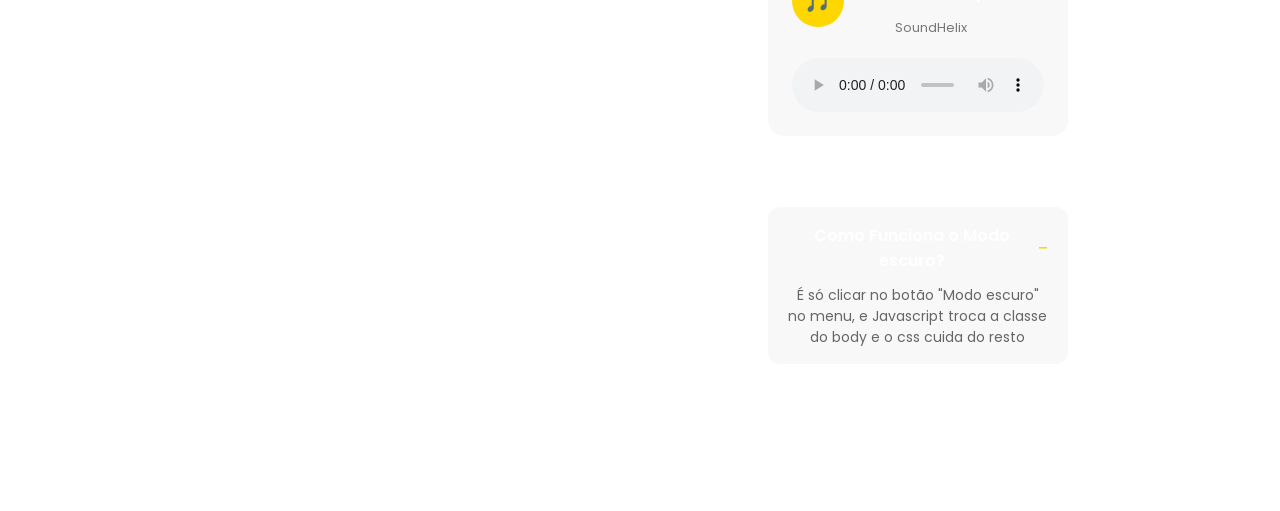
==== commit 46601d17: "Update index.html" ====
--- a/index.html
+++ b/index.html
@@ -25,7 +25,7 @@
     <link rel="stylesheet" href="css/reset.css">
 
     <!-- CSS PRINCIPAL -->
-    <link rel="stylesheet" href="css/style.css">
+    <link rel="stylesheet" href="css/Style.css">
 </head>
 
 <body>
--- a/css/Style.css
+++ b/css/Style.css
@@ -0,0 +1,1478 @@
+/* ===================================
+   CONFIGURAÇÃO GERAL
+   =================================== */
+
+body {
+
+    font-family: "Poppins", sans-serif;
+    background-color: white;
+    color: #222;
+    transition: 0.3s;
+   
+}
+
+/* ===================================
+   HEADER
+   =================================== */
+.hero{
+
+    width: 100%;
+    height: 180px;   
+    background-image: url("../img/banner.jpg");
+    background-size: cover;
+    background-position: center;
+    background-repeat: no-repeat;
+    display: flex;
+    justify-content: center;
+    align-items: center;
+    color: white;
+    text-align: center;
+}
+
+/* ===================================
+   NAVBAR
+   =================================== */
+
+.navbar {
+
+    background-color: #222;
+    display: flex;
+    justify-content: space-between;
+    align-items: center;
+    padding: 20px 50px;
+    position: sticky;
+    top: 0;
+    z-index: 1000;
+}
+
+
+/* ===================================
+   LOGO
+   =================================== */
+
+.logo {
+
+    font-size: 24px;
+    font-weight: 700;
+
+}
+
+
+/* ===================================
+   MENU
+   =================================== */
+
+.menu {
+
+    display: flex;
+    gap: 30px;
+    list-style: none;
+
+}
+
+
+.menu a {
+
+    color: white;
+    font-size: 16px;
+    font-weight: 500;
+    transition: 0.3s;
+
+}
+
+
+.menu a:hover {
+
+    opacity: 0.7;
+    color: gold;
+
+}
+
+
+/* ===================================
+   BOTÕES
+   =================================== */
+
+button {
+
+    padding: 10px 18px;
+    border-radius: 8px;
+    background-color: #eee;
+    color: #222;
+    transition: 0.3s;
+
+}
+
+
+button:hover {
+
+    transform: scale(1.05);
+
+}
+
+
+/* ===================================
+   CONTEÚDO
+   =================================== */
+
+main {
+
+    max-width: 1200px;
+    margin: auto;
+    padding: 60px 20px;
+}
+
+
+.titulo-secao {
+
+    font-size: 40px;
+    margin-bottom: 20px;
+    display: flex;
+    align-items: center;
+    gap: 14px;
+    flex-wrap: wrap;
+
+}
+
+
+/* ===================================
+   TÍTULO DO HEADER
+   =================================== */
+
+.hero-conteudo {
+
+    text-align: center;
+    padding: 0 20px;
+
+}
+
+.hero-titulo {
+
+    font-size: 42px;
+    font-weight: 700;
+    color: white;
+    text-shadow: 0 2px 10px rgba(0, 0, 0, 0.4);
+    margin-bottom: 10px;
+
+}
+
+.hero-subtitulo {
+
+    font-size: 16px;
+    font-weight: 400;
+    color: rgba(255, 255, 255, 0.85);
+    margin-bottom: 0;
+
+}
+
+
+/* ===================================
+   BADGE (selo pequeno)
+   =================================== */
+
+.badge {
+
+    font-size: 13px;
+    font-weight: 600;
+    background-color: gold;
+    color: #222;
+    padding: 5px 12px;
+    border-radius: 999px;
+    vertical-align: middle;
+
+}
+
+
+/* ===================================
+   TAGS
+   =================================== */
+
+.tags {
+
+    display: flex;
+    flex-wrap: wrap;
+    gap: 10px;
+    margin-bottom: 45px;
+
+}
+
+.tag {
+
+    font-size: 13px;
+    font-weight: 500;
+    padding: 8px 16px;
+    border-radius: 999px;
+    background-color: #f0f0f0;
+    color: #444;
+    transition: 0.3s;
+
+}
+
+.tag:hover {
+
+    transform: translateY(-2px);
+    background-color: #e2e2e2;
+
+}
+
+.tag-destaque {
+
+    background-color: #222;
+    color: white;
+
+}
+
+
+/* ===================================
+   CARDS
+   =================================== */
+
+.cards {
+
+    display: grid;
+    grid-template-columns: repeat(auto-fit, minmax(240px, 1fr));
+    gap: 24px;
+    margin-bottom: 55px;
+
+}
+
+.card {
+
+    position: relative;
+    background-color: #f8f8f8;
+    border-radius: 16px;
+    padding: 30px 24px;
+    text-align: center;
+    transition: 0.3s;
+    border: 1px solid rgba(0, 0, 0, 0.06);
+
+}
+
+.card:hover {
+
+    transform: translateY(-6px);
+    box-shadow: 0 12px 24px rgba(0, 0, 0, 0.1);
+
+}
+
+.card-icone {
+
+    font-size: 34px;
+    margin-bottom: 14px;
+
+}
+
+.card h3 {
+
+    font-size: 20px;
+    margin-bottom: 10px;
+
+}
+
+.card p {
+
+    font-size: 14px;
+    color: #666;
+    margin-bottom: 0;
+
+}
+
+.card-destaque {
+
+    background-color: #222;
+    color: white;
+    transform: scale(1.03);
+
+}
+
+.card-destaque p {
+
+    color: rgba(255, 255, 255, 0.75);
+
+}
+
+.card-selo {
+
+    position: absolute;
+    top: -12px;
+    right: 20px;
+    background-color: gold;
+    color: #222;
+    font-size: 11px;
+    font-weight: 700;
+    text-transform: uppercase;
+    padding: 5px 12px;
+    border-radius: 999px;
+
+}
+
+
+/* ===================================
+   ESTATÍSTICAS
+   =================================== */
+
+.stats {
+
+    display: grid;
+    grid-template-columns: repeat(auto-fit, minmax(140px, 1fr));
+    gap: 20px;
+    text-align: center;
+    background-color: #222;
+    color: white;
+    border-radius: 16px;
+    padding: 40px 20px;
+    margin-bottom: 55px;
+
+}
+
+.stat-numero {
+
+    display: block;
+    font-size: 34px;
+    font-weight: 700;
+    color: gold;
+
+}
+
+.stat-label {
+
+    display: block;
+    font-size: 13px;
+    color: rgba(255, 255, 255, 0.7);
+    margin-top: 6px;
+
+}
+
+
+/* ===================================
+   BARRA DE PROGRESSO
+   =================================== */
+
+.progresso-bloco {
+
+    margin-bottom: 55px;
+
+}
+
+.progresso-bloco h2 {
+
+    font-size: 22px;
+    margin-bottom: 16px;
+
+}
+
+.barra-progresso {
+
+    width: 100%;
+    height: 26px;
+    background-color: #eee;
+    border-radius: 999px;
+    overflow: hidden;
+
+}
+
+.barra-preenchida {
+
+    height: 100%;
+    background: linear-gradient(90deg, gold, #ffb347);
+    color: #222;
+    font-size: 12px;
+    font-weight: 700;
+    display: flex;
+    align-items: center;
+    justify-content: flex-end;
+    padding-right: 12px;
+    border-radius: 999px;
+    transition: width 0.6s ease;
+
+}
+
+
+/* ===================================
+   CITAÇÃO
+   =================================== */
+
+.citacao {
+
+    font-size: 22px;
+    font-style: italic;
+    font-weight: 500;
+    padding: 30px;
+    border-left: 4px solid gold;
+    background-color: #f8f8f8;
+    border-radius: 0 16px 16px 0;
+    margin-bottom: 55px;
+
+}
+
+.citacao cite {
+
+    display: block;
+    margin-top: 12px;
+    font-size: 14px;
+    font-style: normal;
+    font-weight: 400;
+    color: #777;
+
+}
+
+
+/* ===================================
+   FAQ / ACCORDION
+   =================================== */
+
+.faq h2 {
+
+    font-size: 22px;
+    margin-bottom: 20px;
+
+}
+
+.faq-item {
+
+    background-color: #f8f8f8;
+    border-radius: 12px;
+    padding: 16px 20px;
+    margin-bottom: 12px;
+    transition: 0.3s;
+
+}
+
+.faq-item summary {
+
+    cursor: pointer;
+    font-weight: 600;
+    list-style: none;
+    display: flex;
+    justify-content: space-between;
+    align-items: center;
+
+}
+
+.faq-item summary::-webkit-details-marker {
+
+    display: none;
+
+}
+
+.faq-item summary::after {
+
+    content: "+";
+    font-size: 20px;
+    font-weight: 400;
+    color: gold;
+    transition: 0.3s;
+
+}
+
+.faq-item[open] summary::after {
+
+    content: "−";
+
+}
+
+.faq-item p {
+
+    margin-top: 12px;
+    margin-bottom: 0;
+    font-size: 14px;
+    color: #666;
+
+}
+
+
+p {
+
+    margin-bottom: 30px;
+
+}
+
+footer {
+
+    background-color: #222;
+    color: white;
+    padding: 50px 20px 0;
+    transition: 0.3s;
+
+}
+
+.footer-conteudo {
+
+    max-width: 1200px;
+    margin: 0 auto;
+    display: flex;
+    justify-content: space-between;
+    align-items: center;
+    flex-wrap: wrap;
+    gap: 30px;
+    padding-bottom: 35px;
+    border-bottom: 1px solid rgba(255, 255, 255, 0.1);
+
+}
+
+.footer-info .logo {
+
+    color: white;
+
+}
+
+.footer-texto {
+
+    margin-top: 8px;
+    margin-bottom: 0;
+    font-size: 14px;
+    color: rgba(255, 255, 255, 0.6);
+
+}
+
+.redes {
+
+    display: flex;
+    justify-content: center;
+    gap: 14px;
+
+}
+
+.rede-icone {
+
+    display: flex;
+    justify-content: center;
+    align-items: center;
+    width: 42px;
+    height: 42px;
+    border-radius: 50%;
+    background-color: rgba(255, 255, 255, 0.08);
+    color: white;
+    transition: 0.3s;
+
+}
+
+.rede-icone svg {
+
+    width: 20px;
+    height: 20px;
+
+}
+
+.rede-icone:hover {
+
+    background-color: gold;
+    color: #222;
+    transform: translateY(-4px);
+
+}
+
+.footer-baixo {
+
+    max-width: 1200px;
+    margin: 0 auto;
+    text-align: center;
+    padding: 22px 0;
+    font-size: 13px;
+    color: rgba(255, 255, 255, 0.5);
+
+}
+
+.footer-baixo p {
+
+    margin-bottom: 0;
+
+}
+
+
+/* ===================================
+   FOOTER - MODO ESCURO
+   =================================== */
+
+.escuro footer {
+
+    background-color: #0a0a0a;
+
+}
+
+.escuro .footer-conteudo {
+
+    border-bottom-color: rgba(255, 255, 255, 0.06);
+
+}
+
+.escuro .rede-icone {
+
+    background-color: rgba(255, 255, 255, 0.05);
+
+}
+
+.escuro .rede-icone:hover {
+
+    background-color: gold;
+    color: #111;
+
+}
+
+
+/* ===================================
+   MODO ESCURO
+   =================================== */
+
+.escuro {
+
+    background-color: #222;
+    color: white;
+
+}
+
+
+.escuro .navbar {
+
+    background-color: #111;
+
+}
+
+
+.escuro button {
+
+    background-color: #444;
+    color: white;
+
+}
+
+
+/* ===================================
+   MODO ESCURO - COMPONENTES NOVOS
+   =================================== */
+
+.escuro .badge {
+
+    background-color: gold;
+    color: #111;
+
+}
+
+.escuro .tag {
+
+    background-color: #2c2c2c;
+    color: #ddd;
+
+}
+
+.escuro .tag:hover {
+
+    background-color: #3a3a3a;
+
+}
+
+.escuro .tag-destaque {
+
+    background-color: gold;
+    color: #111;
+
+}
+
+.escuro .card {
+
+    background-color: #2a2a2a;
+    border-color: rgba(255, 255, 255, 0.08);
+
+}
+
+.escuro .card p {
+
+    color: #aaa;
+
+}
+
+.escuro .card:hover {
+
+    box-shadow: 0 12px 24px rgba(0, 0, 0, 0.4);
+
+}
+
+.escuro .card-destaque {
+
+    background-color: #111;
+
+}
+
+.escuro .stats {
+
+    background-color: #111;
+    border: 1px solid rgba(255, 255, 255, 0.06);
+
+}
+
+.escuro .barra-progresso {
+
+    background-color: #2c2c2c;
+
+}
+
+.escuro .citacao {
+
+    background-color: #2a2a2a;
+    color: #eee;
+
+}
+
+.escuro .citacao cite {
+
+    color: #999;
+
+}
+
+.escuro .faq-item {
+
+    background-color: #2a2a2a;
+
+}
+
+.escuro .faq-item p {
+
+    color: #aaa;
+
+}
+
+
+/* ===================================
+   NAVBAR - AÇÕES (cadastro + tema)
+   =================================== */
+
+.navbar-acoes {
+
+    display: flex;
+    align-items: center;
+    gap: 14px;
+
+}
+
+.botao-cadastro {
+
+    background-color: gold;
+    color: #222;
+    font-weight: 600;
+    font-size: 14px;
+    padding: 10px 20px;
+    border-radius: 8px;
+    transition: 0.3s;
+
+}
+
+.botao-cadastro:hover {
+
+    transform: scale(1.05);
+    filter: brightness(1.05);
+
+}
+
+
+/* ===================================
+   CARROSSEL DE IMAGENS
+   =================================== */
+
+.carrossel-secao {
+
+    margin-bottom: 55px;
+
+}
+
+.carrossel-secao h2 {
+
+    font-size: 22px;
+    margin-bottom: 16px;
+
+}
+
+.carrossel {
+
+    position: relative;
+    width: 100%;
+    height: 400px;
+    border-radius: 16px;
+    overflow: hidden;
+
+}
+
+.carrossel-slides {
+
+    display: flex;
+    width: 100%;
+    height: 100%;
+    transition: transform 0.5s ease;
+
+}
+
+.carrossel-slide {
+
+    min-width: 100%;
+    height: 100%;
+    object-fit: cover;
+
+}
+
+.carrossel-seta {
+
+    position: absolute;
+    top: 50%;
+    transform: translateY(-50%);
+    background-color: rgba(0, 0, 0, 0.4);
+    color: white;
+    border: none;
+    width: 42px;
+    height: 42px;
+    border-radius: 50%;
+    font-size: 16px;
+    cursor: pointer;
+    display: flex;
+    align-items: center;
+    justify-content: center;
+    transition: 0.3s;
+
+}
+
+.carrossel-seta:hover {
+
+    background-color: gold;
+    color: #222;
+
+}
+
+.carrossel-anterior {
+
+    left: 16px;
+
+}
+
+.carrossel-proximo {
+
+    right: 16px;
+
+}
+
+.carrossel-pontos {
+
+    position: absolute;
+    bottom: 16px;
+    left: 50%;
+    transform: translateX(-50%);
+    display: flex;
+    gap: 8px;
+
+}
+
+.carrossel-ponto {
+
+    width: 10px;
+    height: 10px;
+    border-radius: 50%;
+    background-color: rgba(255, 255, 255, 0.5);
+    border: none;
+    cursor: pointer;
+    padding: 0;
+    transition: 0.3s;
+
+}
+
+.carrossel-ponto.ativo {
+
+    background-color: gold;
+    transform: scale(1.3);
+
+}
+
+
+/* ===================================
+   VÍDEO
+   =================================== */
+
+.video-secao {
+
+    margin-bottom: 55px;
+
+}
+
+.video-secao h2 {
+
+    font-size: 22px;
+    margin-bottom: 16px;
+
+}
+
+.video-wrapper {
+
+    border-radius: 16px;
+    overflow: hidden;
+    line-height: 0;
+
+}
+
+.video-wrapper video {
+
+    width: 100%;
+    display: block;
+
+}
+
+
+/* ===================================
+   MÚSICA
+   =================================== */
+
+.musica-secao {
+
+    margin-bottom: 55px;
+
+}
+
+.musica-secao h2 {
+
+    font-size: 22px;
+    margin-bottom: 16px;
+
+}
+
+.player-musica {
+
+    display: flex;
+    align-items: center;
+    justify-content: space-between;
+    flex-wrap: wrap;
+    gap: 20px;
+    background-color: #f8f8f8;
+    border-radius: 16px;
+    padding: 24px;
+
+}
+
+.player-info {
+
+    display: flex;
+    align-items: center;
+    gap: 16px;
+
+}
+
+.player-icone {
+
+    width: 52px;
+    height: 52px;
+    border-radius: 50%;
+    background-color: gold;
+    display: flex;
+    align-items: center;
+    justify-content: center;
+    font-size: 22px;
+    flex-shrink: 0;
+
+}
+
+.player-titulo {
+
+    font-weight: 600;
+    margin-bottom: 2px;
+
+}
+
+.player-artista {
+
+    font-size: 13px;
+    color: #777;
+    margin-bottom: 0;
+
+}
+
+.player-musica audio {
+
+    max-width: 100%;
+
+}
+
+
+/* ===================================
+   WHATSAPP FLUTUANTE
+   =================================== */
+
+.whatsapp-flutuante {
+
+    position: fixed;
+    bottom: 24px;
+    left: 24px;
+    width: 56px;
+    height: 56px;
+    background-color: #25d366;
+    color: white;
+    border-radius: 50%;
+    display: flex;
+    align-items: center;
+    justify-content: center;
+    box-shadow: 0 6px 16px rgba(0, 0, 0, 0.25);
+    z-index: 999;
+    transition: 0.3s;
+
+}
+
+.whatsapp-flutuante svg {
+
+    width: 28px;
+    height: 28px;
+
+}
+
+.whatsapp-flutuante:hover {
+
+    transform: scale(1.1);
+
+}
+
+
+/* ===================================
+   BOTÃO VOLTAR AO TOPO
+   =================================== */
+
+.botao-topo {
+
+    position: fixed;
+    bottom: 24px;
+    right: 24px;
+    width: 48px;
+    height: 48px;
+    background-color: #222;
+    color: white;
+    border: none;
+    border-radius: 50%;
+    font-size: 20px;
+    cursor: pointer;
+    box-shadow: 0 6px 16px rgba(0, 0, 0, 0.25);
+    z-index: 999;
+    opacity: 0;
+    visibility: hidden;
+    transform: translateY(10px);
+    transition: 0.3s;
+
+}
+
+.botao-topo.visivel {
+
+    opacity: 1;
+    visibility: visible;
+    transform: translateY(0);
+
+}
+
+.botao-topo:hover {
+
+    background-color: gold;
+    color: #222;
+
+}
+
+
+/* ===================================
+   HERO SECUNDÁRIO (páginas internas)
+   =================================== */
+
+.hero-secundaria {
+
+    height: 220px;
+
+}
+
+.hero-secundaria .hero-titulo {
+
+    font-size: 34px;
+
+}
+
+
+/* ===================================
+   MODO ESCURO - COMPONENTES NOVOS (2)
+   =================================== */
+
+.escuro .botao-cadastro {
+
+    background-color: gold;
+    color: #111;
+
+}
+
+.escuro .carrossel-seta {
+
+    background-color: rgba(255, 255, 255, 0.15);
+
+}
+
+.escuro .player-musica {
+
+    background-color: #2a2a2a;
+
+}
+
+.escuro .player-artista {
+
+    color: #999;
+
+}
+
+.escuro .botao-topo {
+
+    background-color: #f0f0f0;
+    color: #222;
+
+}
+
+.escuro .botao-topo:hover {
+
+    background-color: gold;
+    color: #111;
+
+}
+
+
+/* ===================================
+   FORMULÁRIOS (Cadastro / Contato)
+   =================================== */
+
+.form-secao {
+
+    max-width: 620px;
+    margin: 0 auto 55px;
+
+}
+
+.form-cartao {
+
+    background-color: #f8f8f8;
+    border-radius: 16px;
+    padding: 36px;
+
+}
+
+.campo {
+
+    margin-bottom: 20px;
+
+}
+
+.campo label {
+
+    display: block;
+    font-size: 14px;
+    font-weight: 600;
+    margin-bottom: 8px;
+
+}
+
+.campo input,
+.campo textarea {
+
+    width: 100%;
+    padding: 12px 14px;
+    border-radius: 8px;
+    border: 1px solid #ddd;
+    background-color: white;
+    font-family: "Poppins", sans-serif;
+    font-size: 14px;
+    color: #222;
+    transition: 0.3s;
+
+}
+
+.campo input:focus,
+.campo textarea:focus {
+
+    outline: none;
+    border-color: gold;
+
+}
+
+.campo textarea {
+
+    resize: vertical;
+    min-height: 120px;
+
+}
+
+.campo-checkbox {
+
+    display: flex;
+    align-items: center;
+    gap: 10px;
+    font-size: 14px;
+
+}
+
+.campo-checkbox input {
+
+    width: auto;
+
+}
+
+.botao-enviar {
+
+    width: 100%;
+    background-color: #222;
+    color: white;
+    font-weight: 600;
+    font-size: 15px;
+    padding: 14px;
+    border-radius: 8px;
+    transition: 0.3s;
+
+}
+
+.botao-enviar:hover {
+
+    background-color: gold;
+    color: #222;
+    transform: none;
+
+}
+
+.form-sucesso {
+
+    display: none;
+    text-align: center;
+    background-color: #eafaf0;
+    color: #1a7f4b;
+    border-radius: 12px;
+    padding: 20px;
+    margin-top: 16px;
+    font-weight: 500;
+
+}
+
+.form-sucesso.visivel {
+
+    display: block;
+
+}
+
+
+/* ===================================
+   TIMELINE (História)
+   =================================== */
+
+.timeline {
+
+    position: relative;
+    max-width: 720px;
+    margin: 0 auto 55px;
+    padding-left: 30px;
+    border-left: 3px solid gold;
+
+}
+
+.timeline-item {
+
+    position: relative;
+    padding-bottom: 40px;
+
+}
+
+.timeline-item:last-child {
+
+    padding-bottom: 0;
+
+}
+
+.timeline-item::before {
+
+    content: "";
+    position: absolute;
+    left: -39px;
+    top: 4px;
+    width: 14px;
+    height: 14px;
+    border-radius: 50%;
+    background-color: gold;
+    border: 3px solid white;
+
+}
+
+.timeline-ano {
+
+    display: inline-block;
+    font-size: 13px;
+    font-weight: 700;
+    color: #222;
+    background-color: gold;
+    padding: 4px 12px;
+    border-radius: 999px;
+    margin-bottom: 10px;
+
+}
+
+.timeline-item h3 {
+
+    font-size: 18px;
+    margin-bottom: 6px;
+
+}
+
+.timeline-item p {
+
+    font-size: 14px;
+    color: #666;
+    margin-bottom: 0;
+
+}
+
+
+/* ===================================
+   PÁGINA SOBRE
+   =================================== */
+
+.sobre-intro {
+
+    max-width: 720px;
+    margin: 0 auto 45px;
+    text-align: center;
+    font-size: 16px;
+    color: #555;
+
+}
+
+.valores {
+
+    display: grid;
+    grid-template-columns: repeat(auto-fit, minmax(200px, 1fr));
+    gap: 20px;
+    margin-bottom: 55px;
+
+}
+
+
+/* ===================================
+   MAPA (Contato)
+   =================================== */
+
+.mapa-wrapper {
+
+    border-radius: 16px;
+    overflow: hidden;
+    line-height: 0;
+    margin-bottom: 55px;
+
+}
+
+.mapa-wrapper iframe {
+
+    width: 100%;
+    height: 350px;
+    border: 0;
+    display: block;
+
+}
+
+.info-contato {
+
+    display: grid;
+    grid-template-columns: repeat(auto-fit, minmax(180px, 1fr));
+    gap: 20px;
+    margin-bottom: 45px;
+    text-align: center;
+
+}
+
+.info-contato-item {
+
+    background-color: #f8f8f8;
+    border-radius: 16px;
+    padding: 24px;
+
+}
+
+.info-contato-item .card-icone {
+
+    margin-bottom: 8px;
+
+}
+
+.info-contato-item h3 {
+
+    font-size: 15px;
+    margin-bottom: 4px;
+
+}
+
+.info-contato-item p {
+
+    font-size: 13px;
+    color: #666;
+    margin-bottom: 0;
+
+}
+
+
+/* ===================================
+   MODO ESCURO - PÁGINAS NOVAS
+   =================================== */
+
+.escuro .form-cartao {
+
+    background-color: #2a2a2a;
+
+}
+
+.escuro .campo input,
+.escuro .campo textarea {
+
+    background-color: #1c1c1c;
+    border-color: #444;
+    color: white;
+
+}
+
+.escuro .botao-enviar {
+
+    background-color: #f0f0f0;
+    color: #222;
+
+}
+
+.escuro .botao-enviar:hover {
+
+    background-color: gold;
+
+}
+
+.escuro .form-sucesso {
+
+    background-color: #133b26;
+    color: #6fe3a3;
+
+}
+
+.escuro .timeline {
+
+    border-left-color: gold;
+
+}
+
+.escuro .timeline-item::before {
+
+    border-color: #111;
+
+}
+
+.escuro .timeline-item p {
+
+    color: #aaa;
+
+}
+
+.escuro .sobre-intro {
+
+    color: #bbb;
+
+}
+
+.escuro .info-contato-item {
+
+    background-color: #2a2a2a;
+
+}
+
+.escuro .info-contato-item p {
+
+    color: #aaa;
+
+}
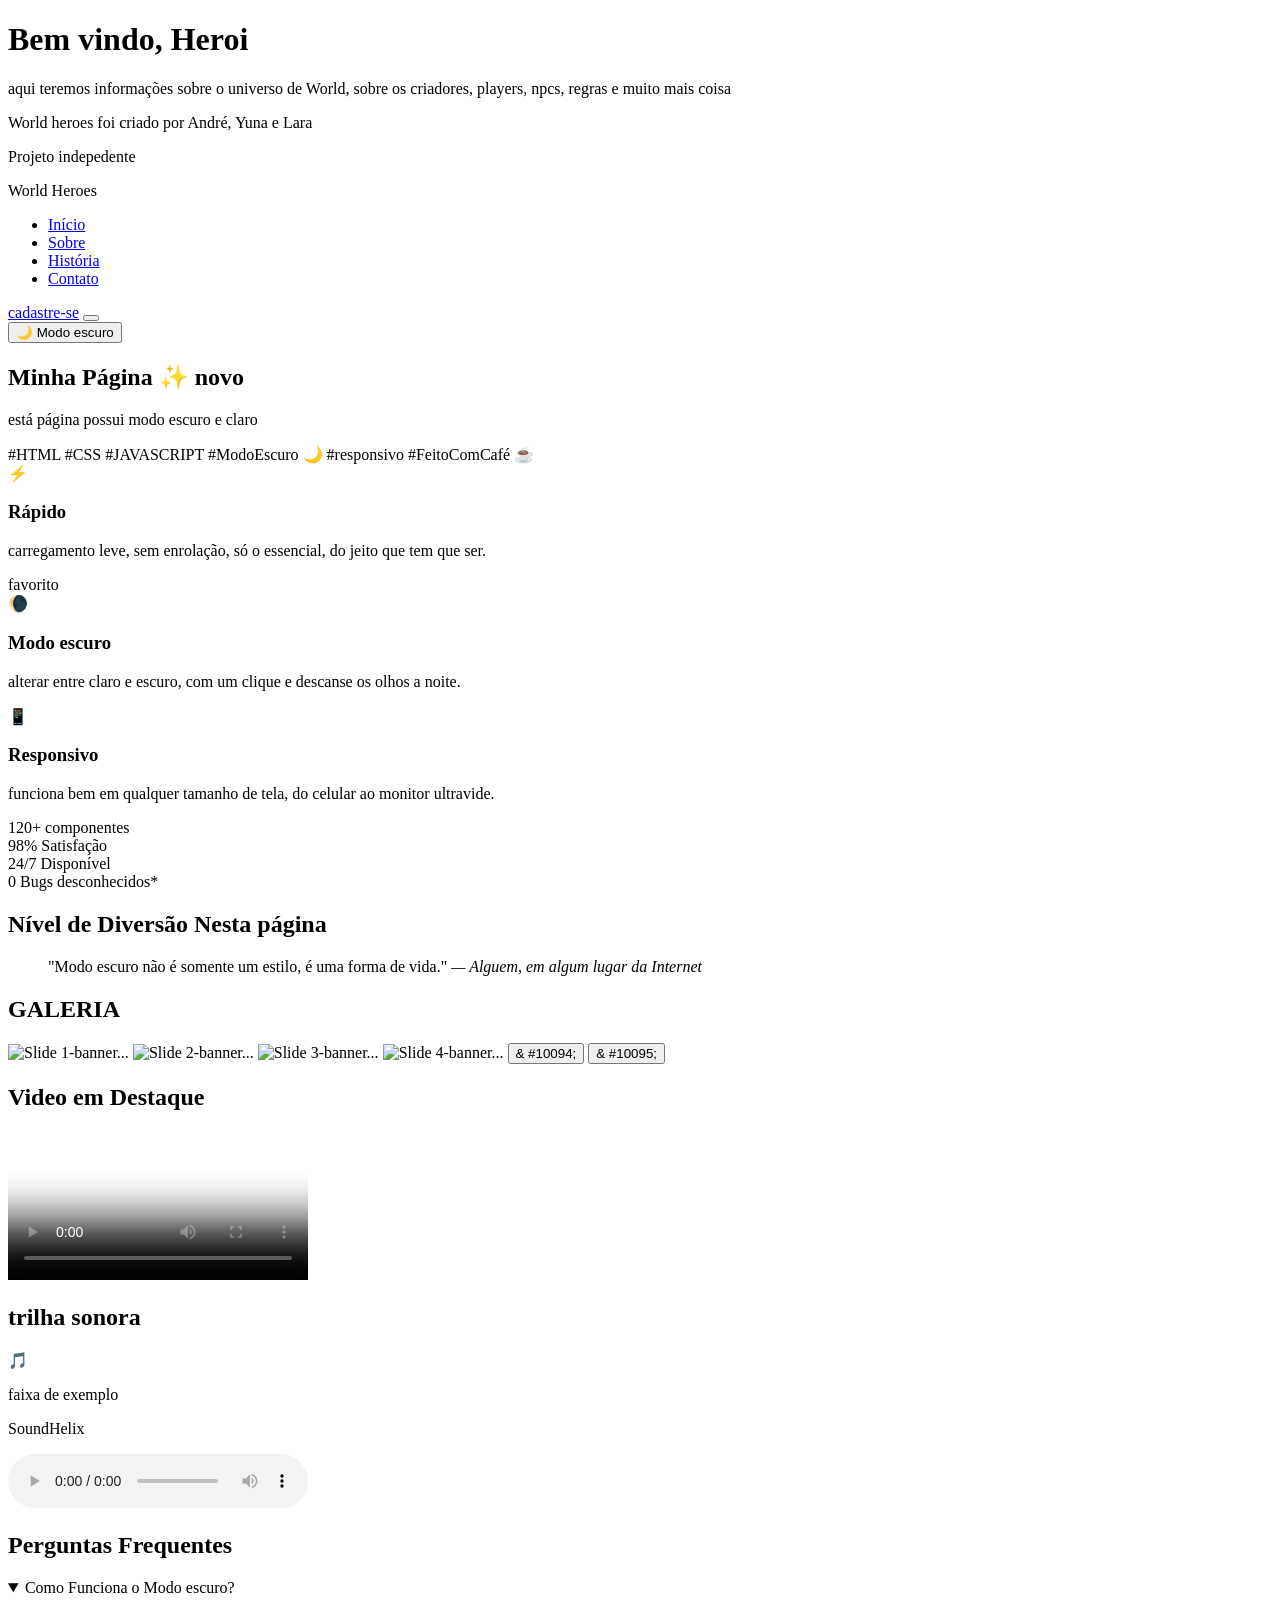
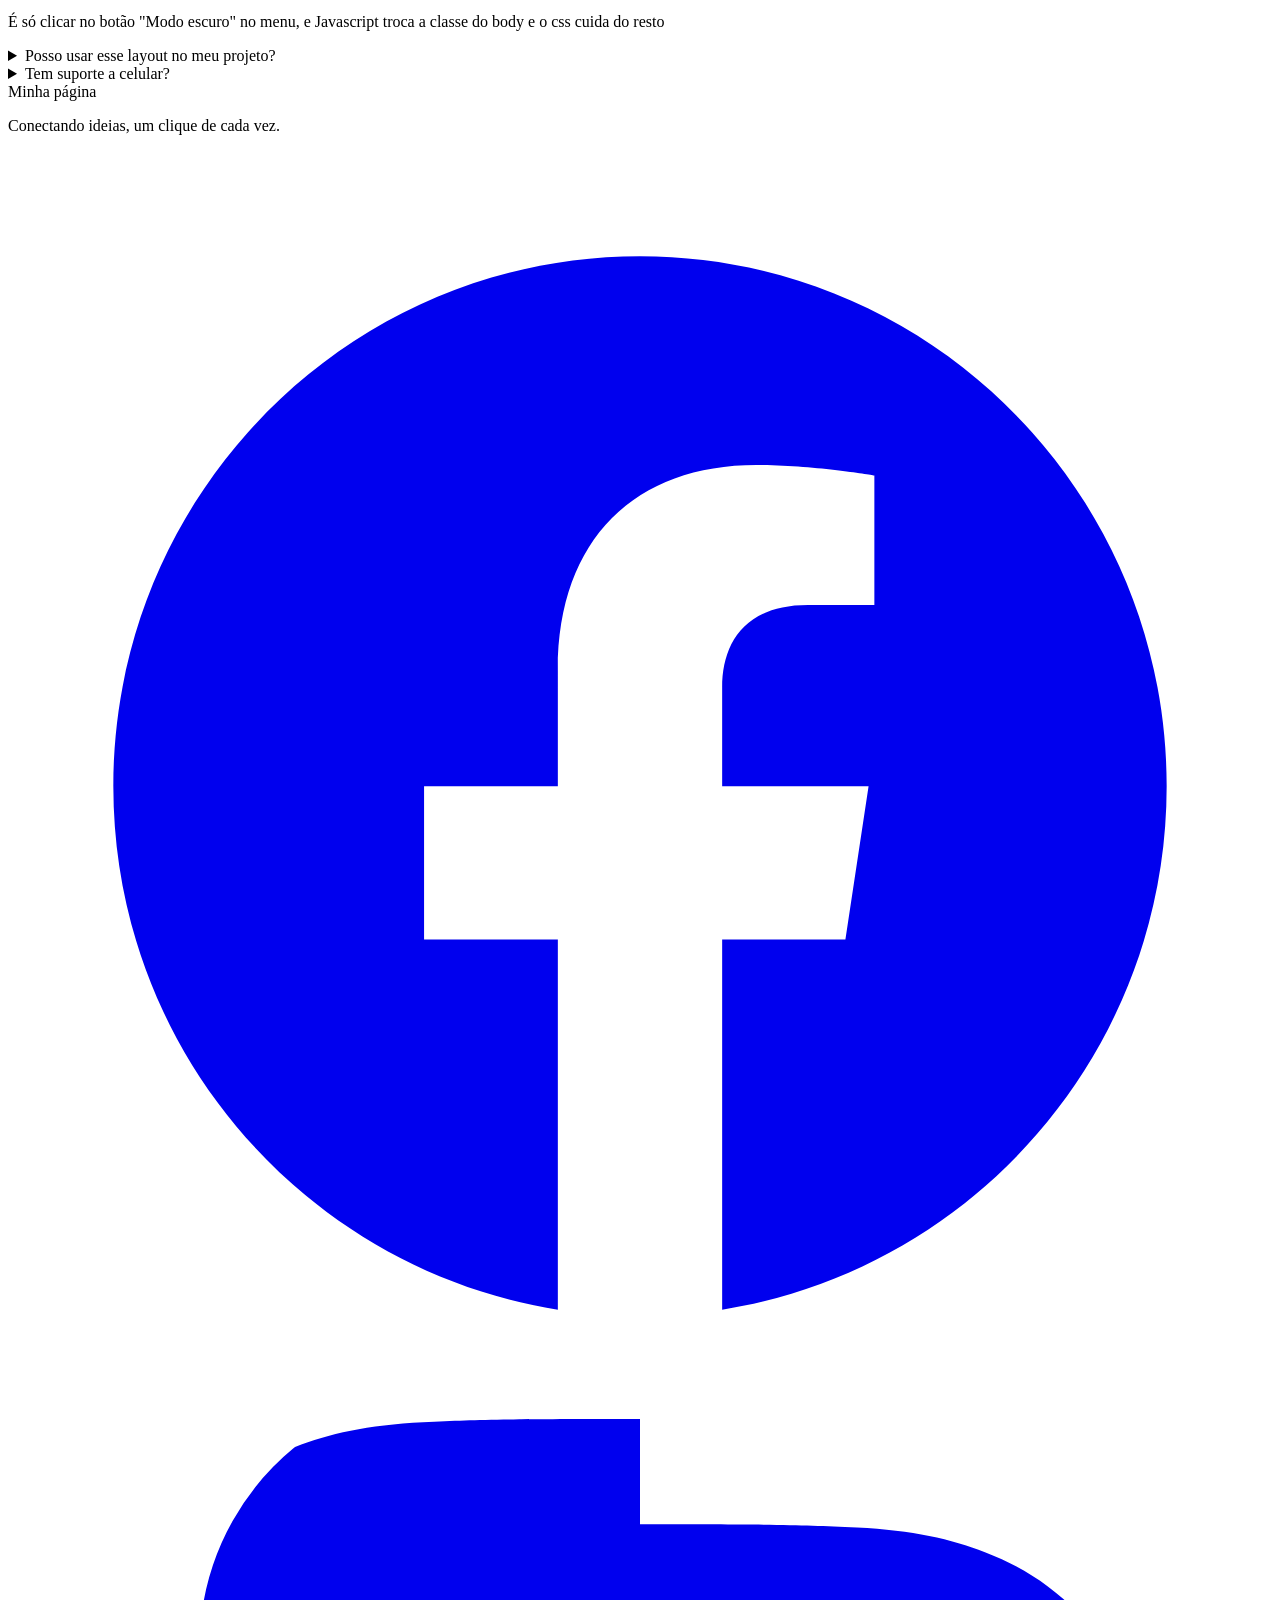
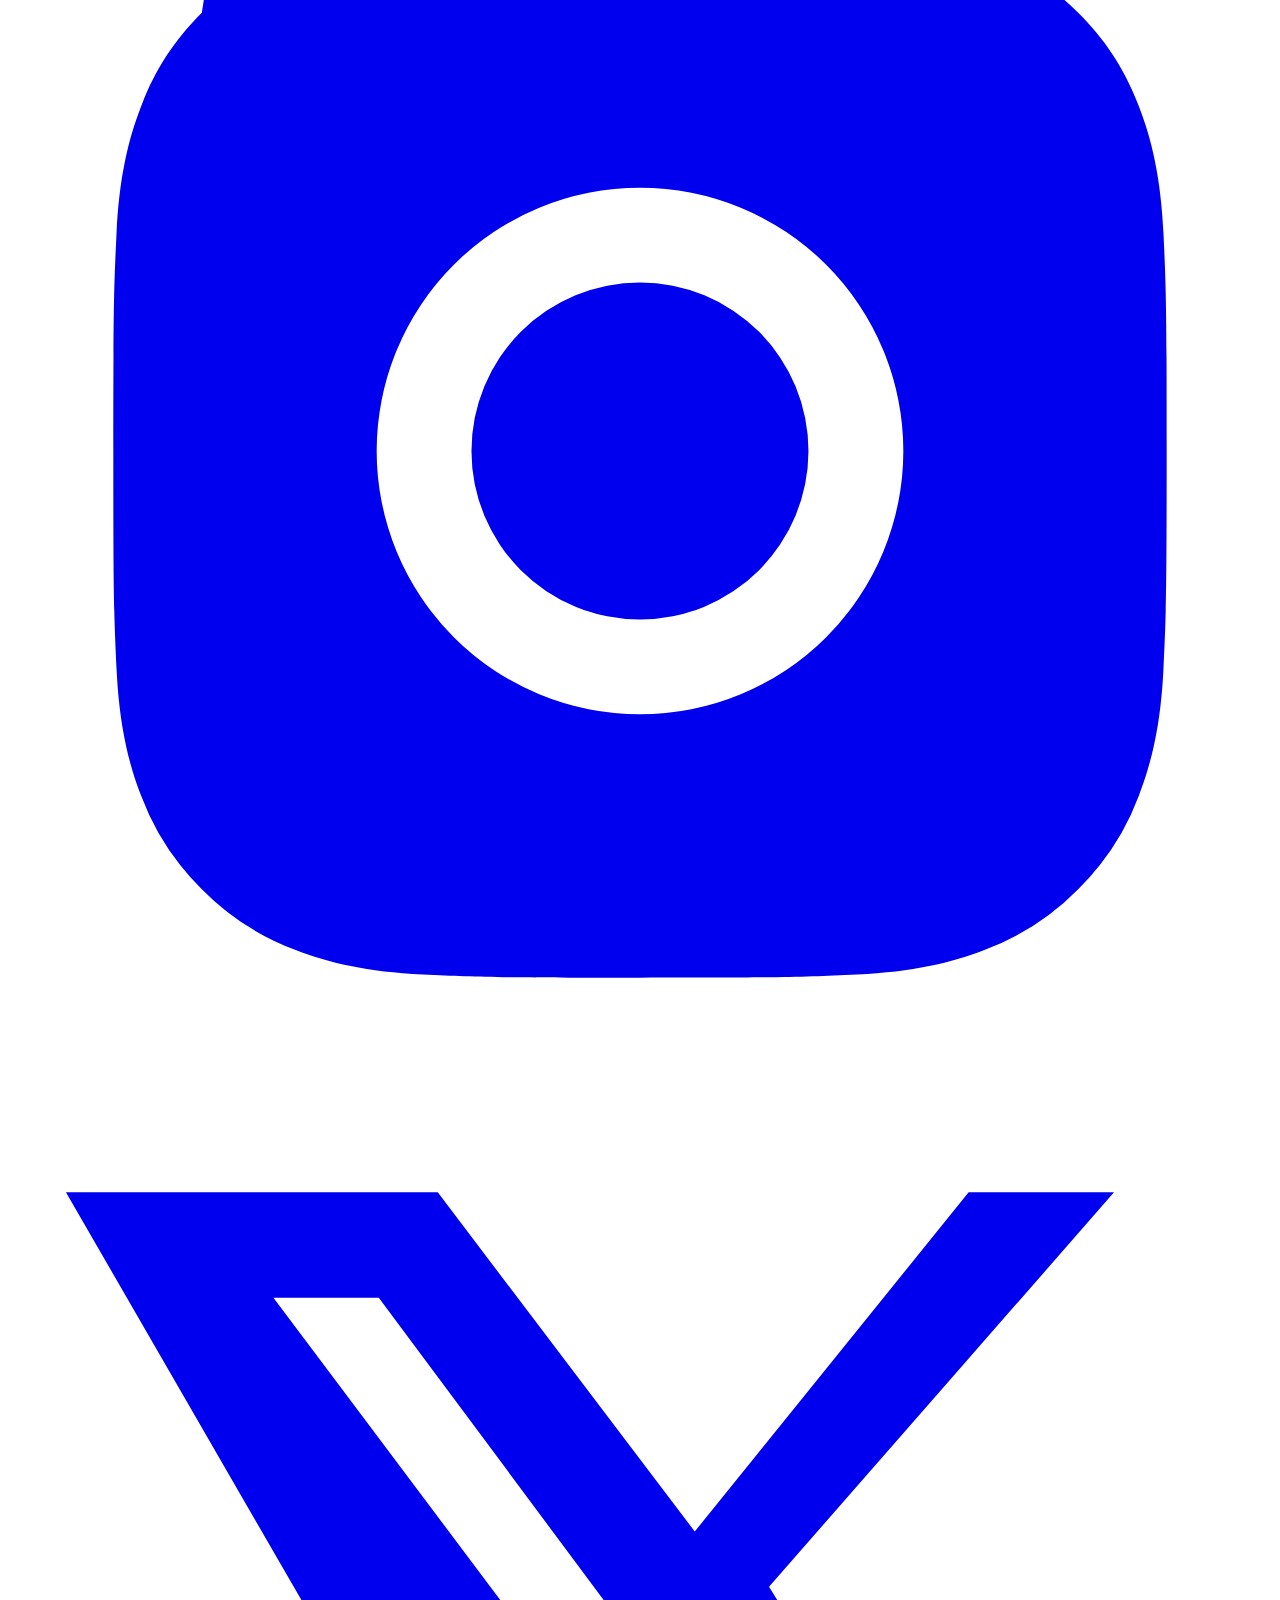
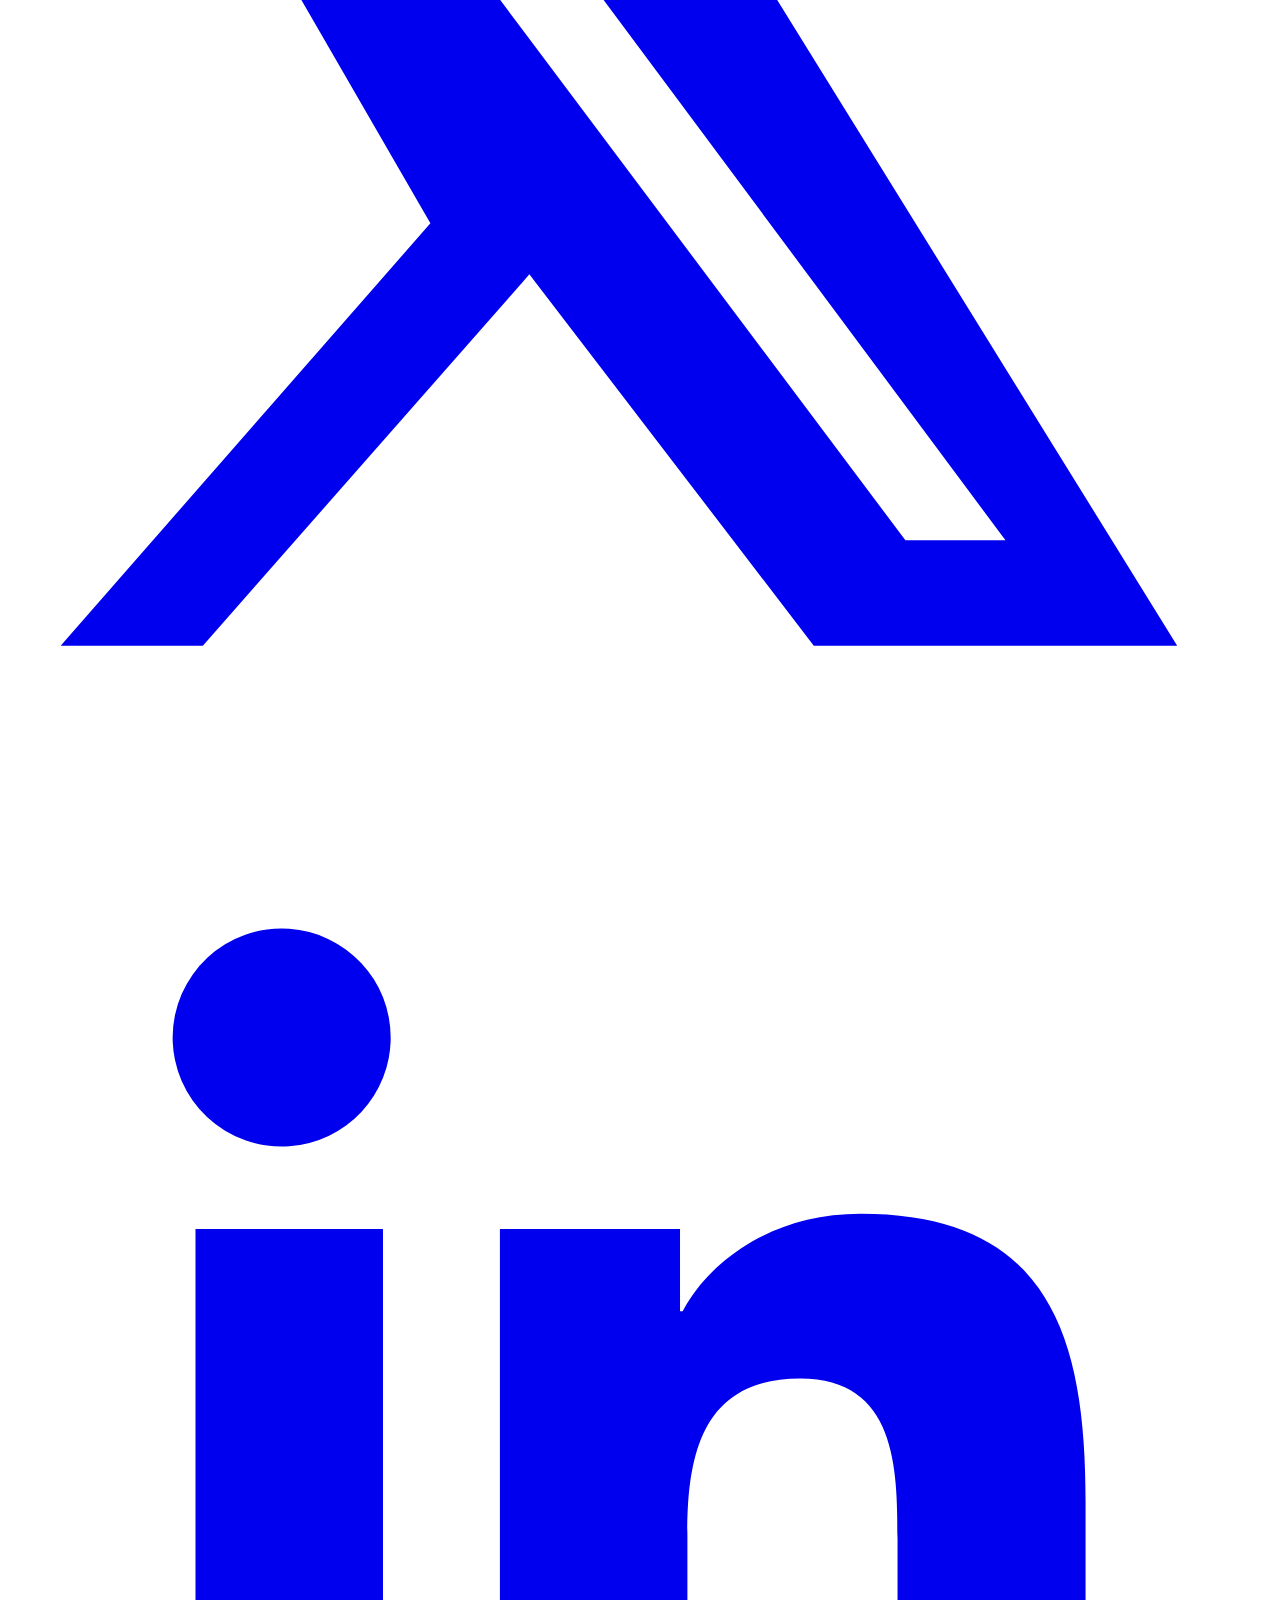
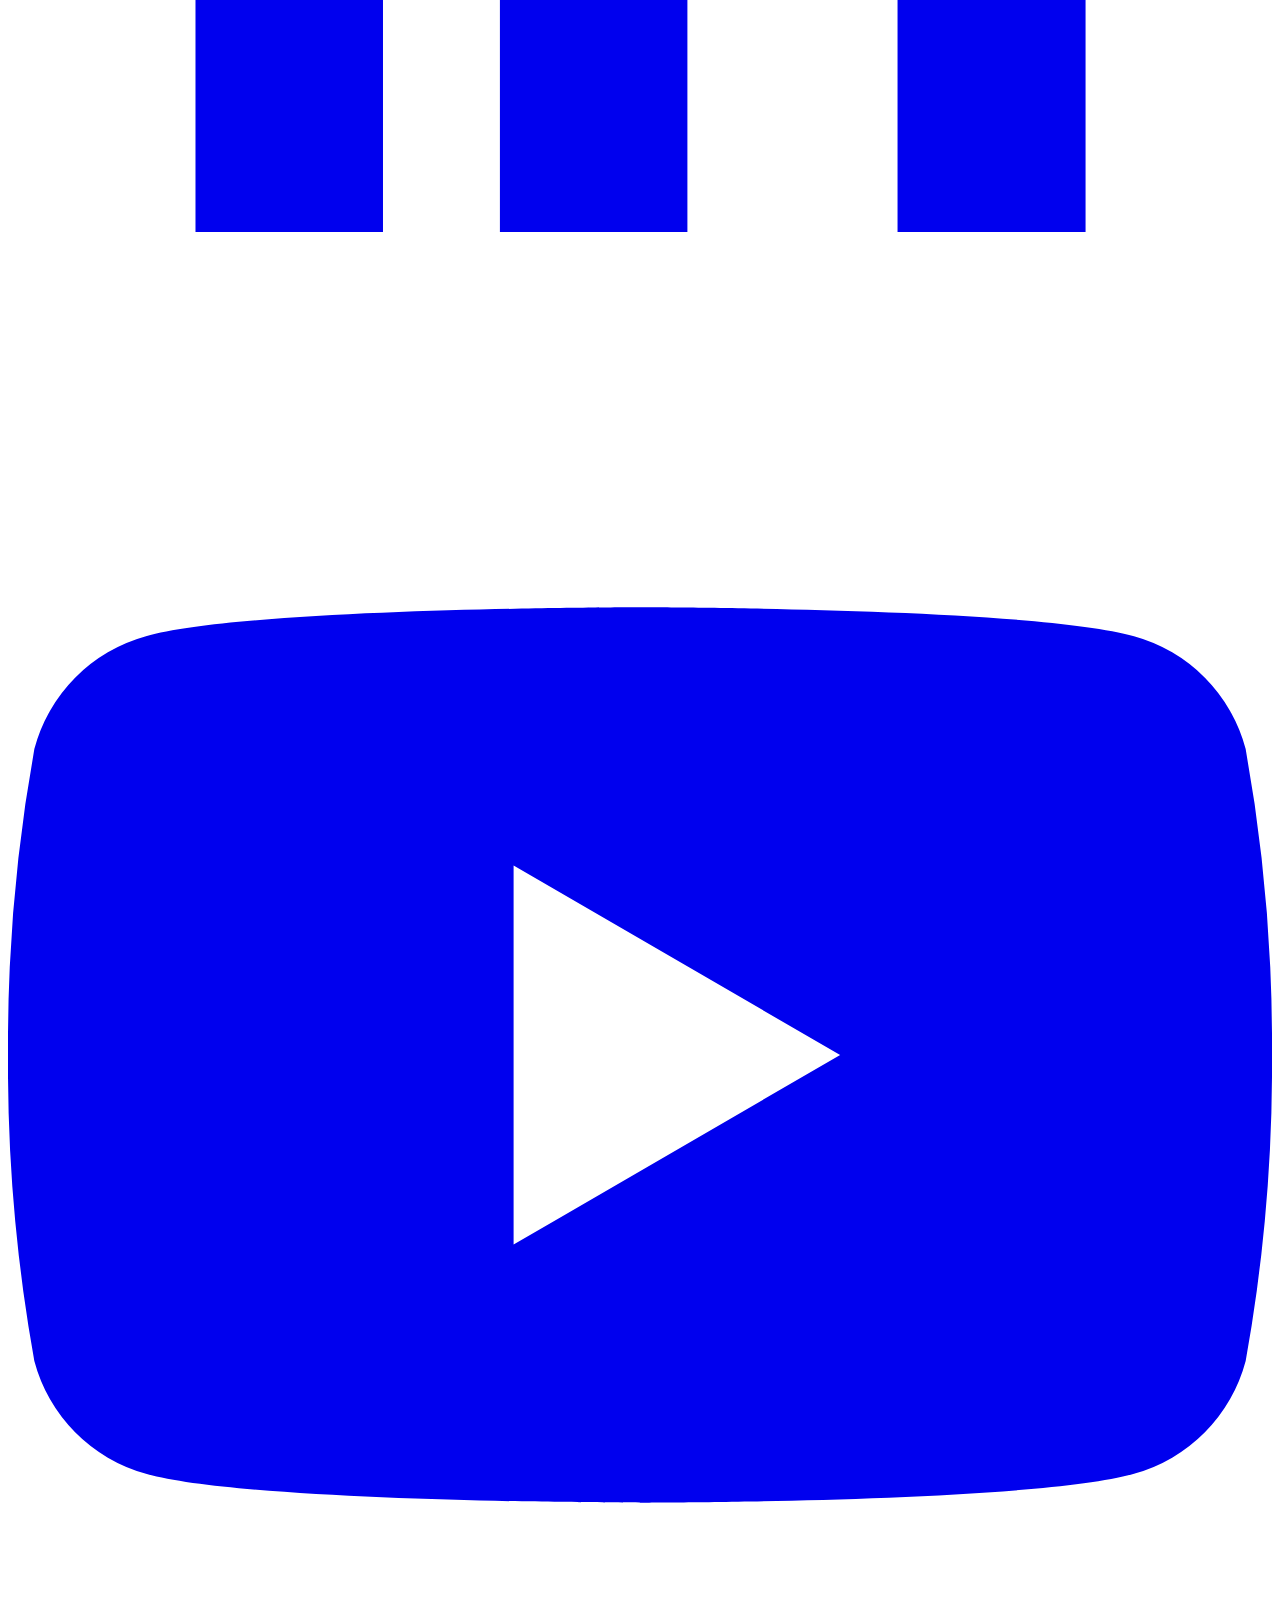
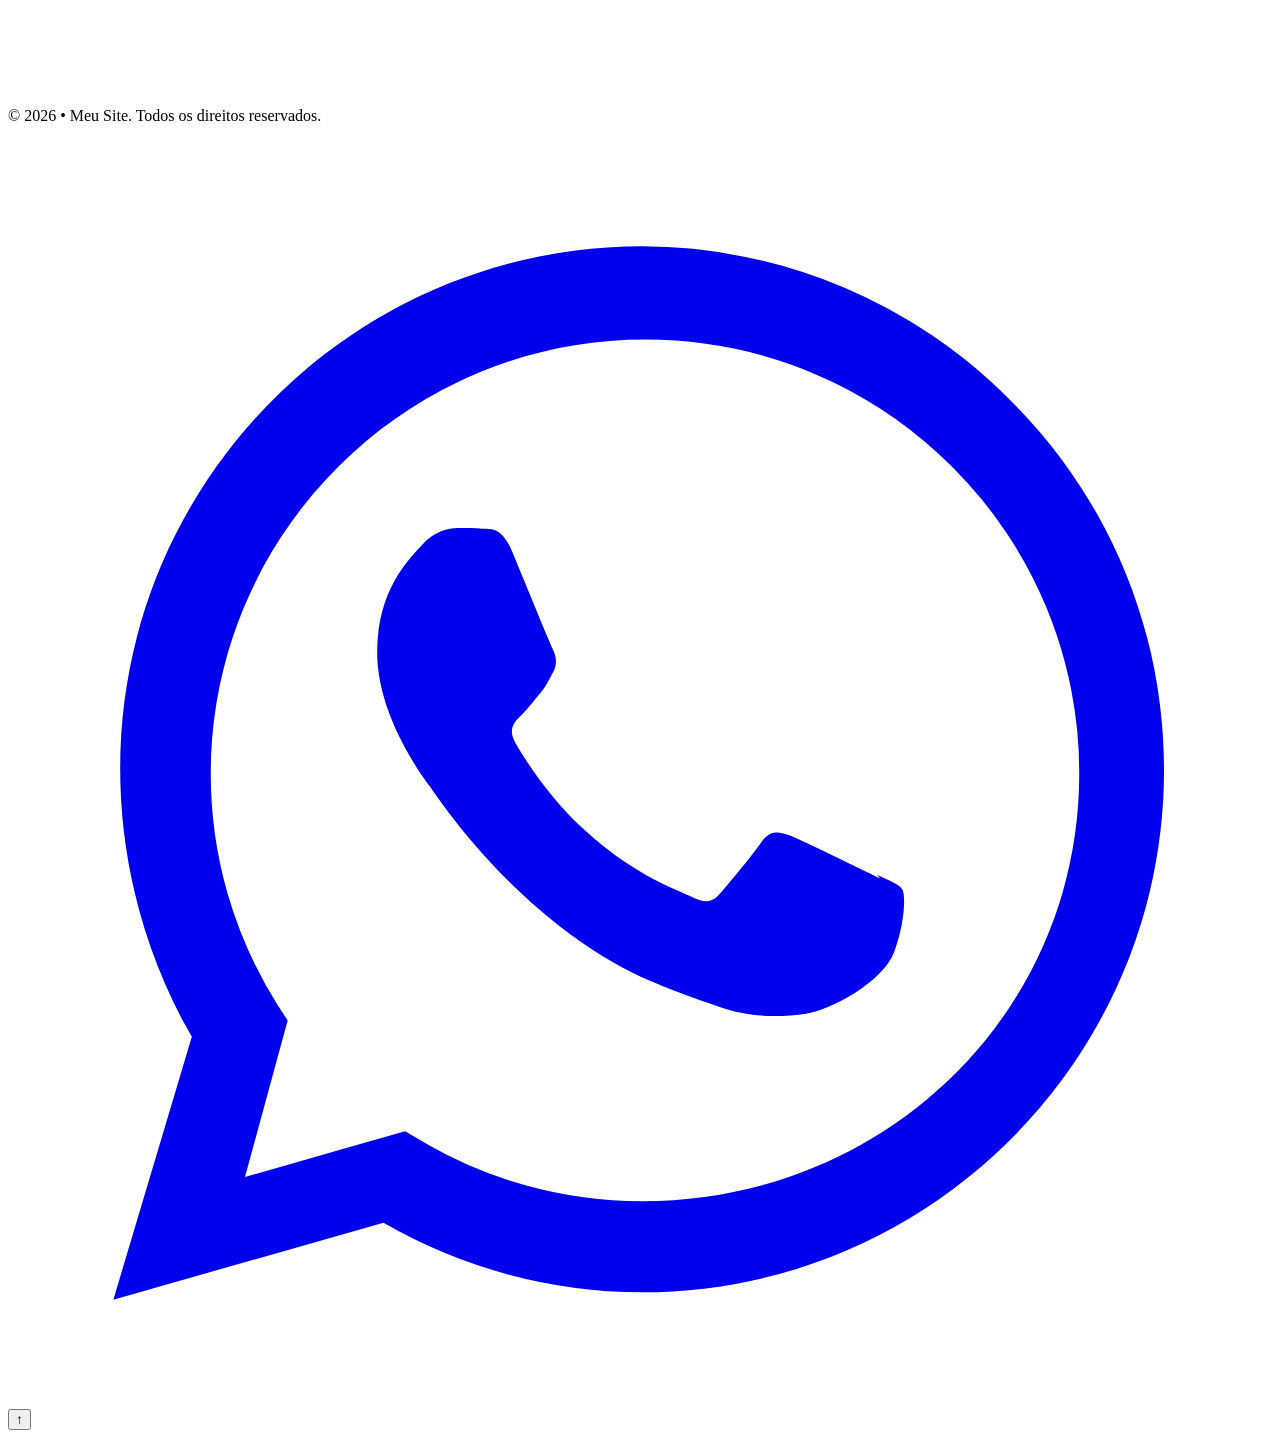
==== commit 01a95a4c: "Update index.html" ====
--- a/index.html
+++ b/index.html
@@ -25,7 +25,7 @@
     <link rel="stylesheet" href="css/reset.css">
 
     <!-- CSS PRINCIPAL -->
-    <link rel="stylesheet" href="css/Style.css">
+    <link rel="stylesheet" href="css/style.css">
 </head>
 
 <body>
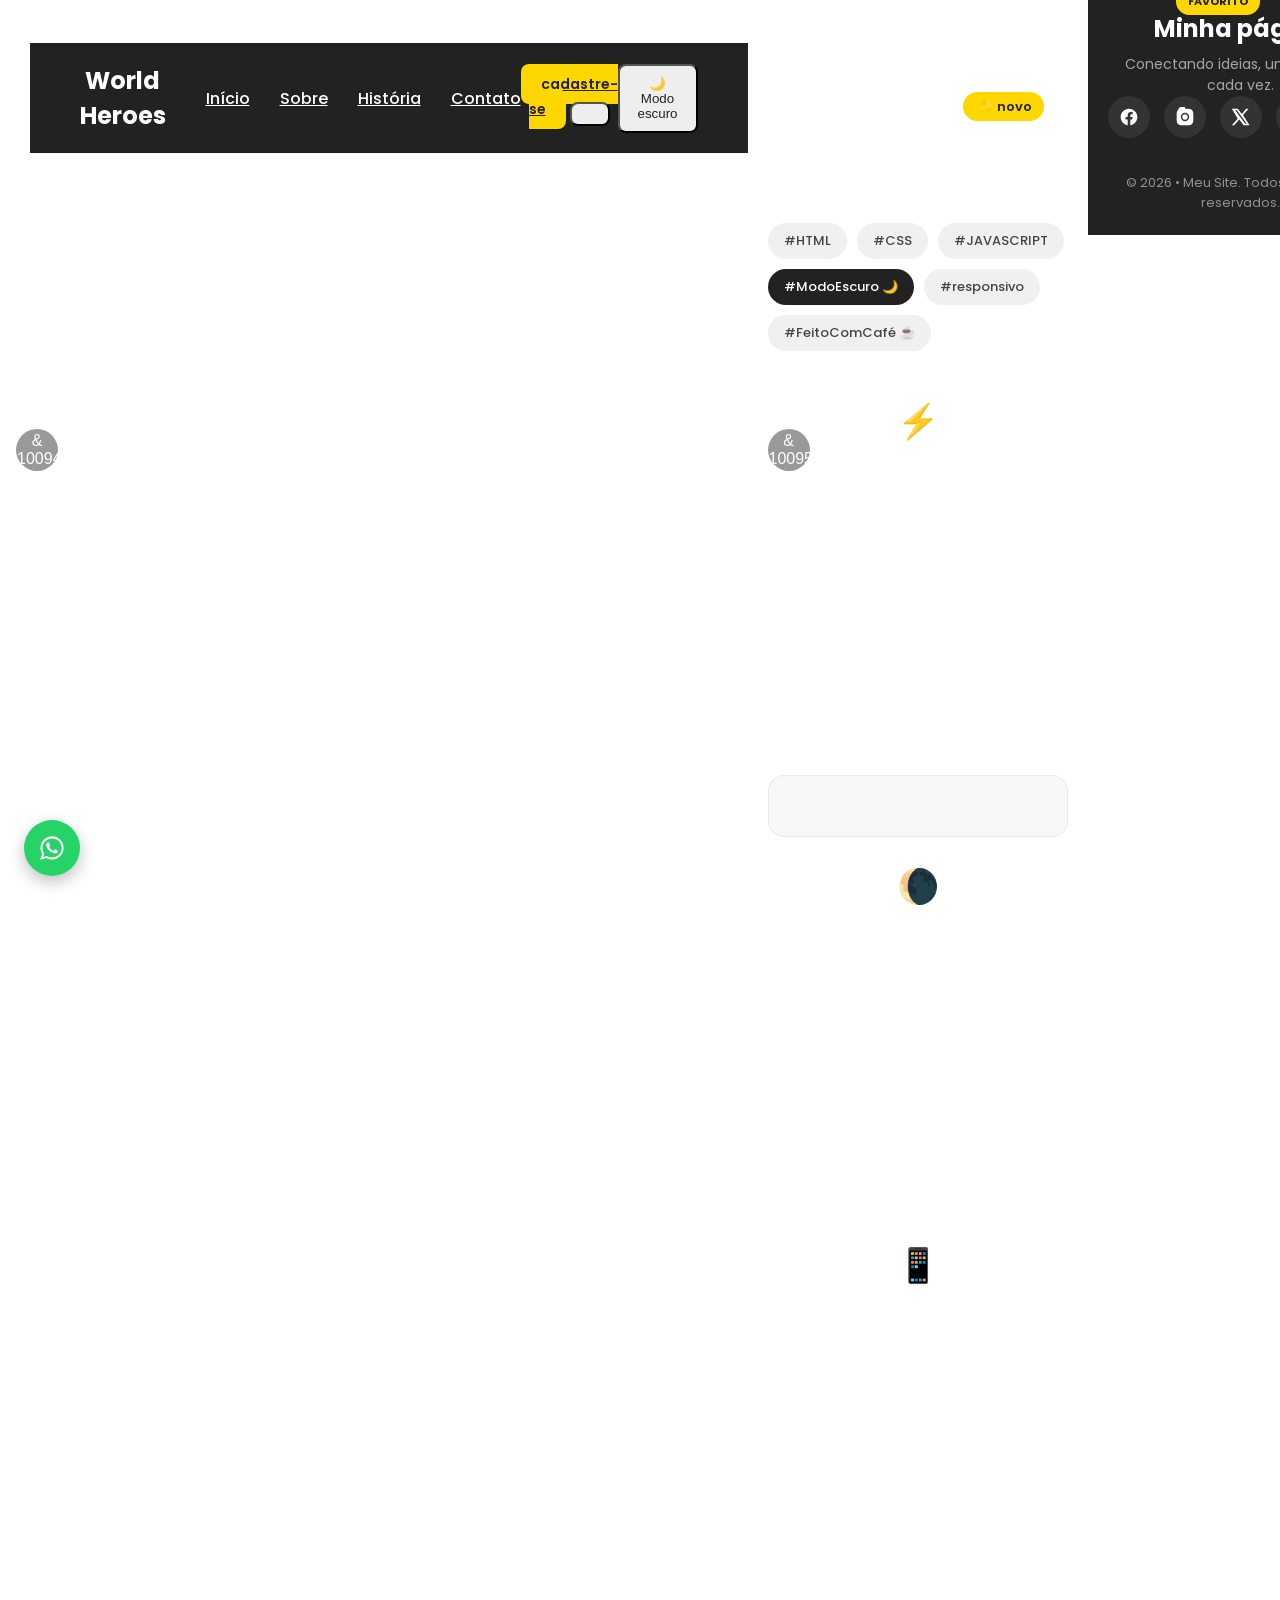
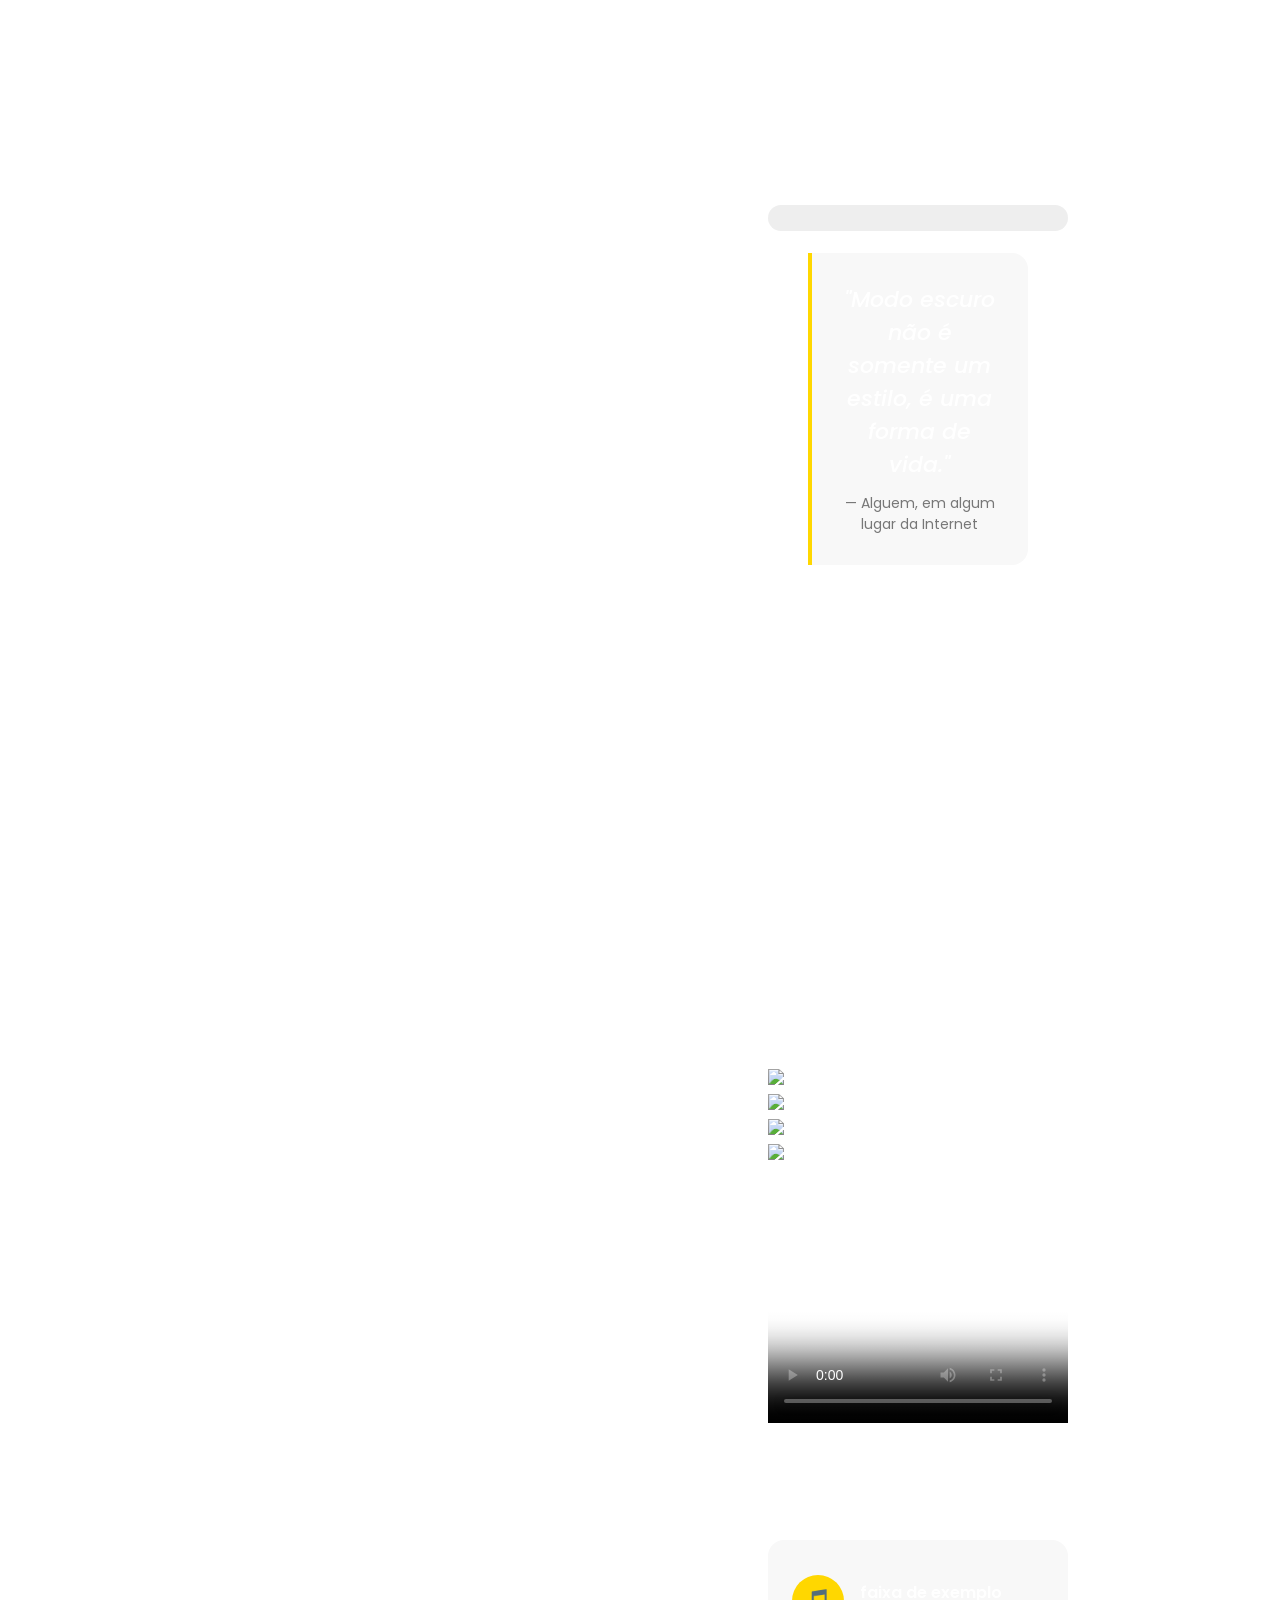
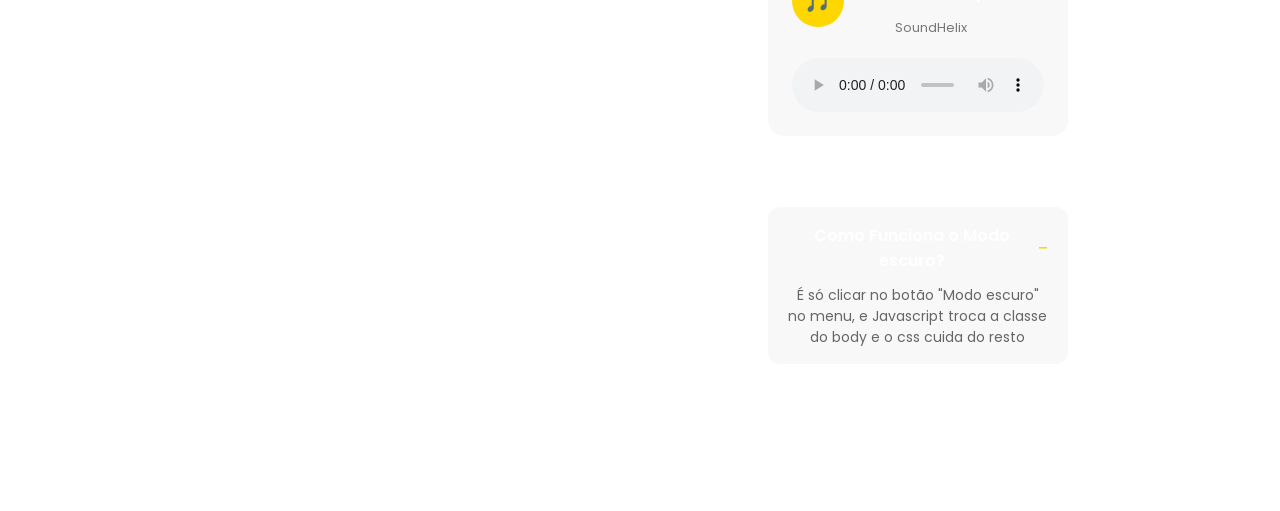
==== commit ee0a6c23: "Update index.html" ====
--- a/index.html
+++ b/index.html
@@ -25,7 +25,7 @@
     <link rel="stylesheet" href="css/reset.css">
 
     <!-- CSS PRINCIPAL -->
-    <link rel="stylesheet" href="css/style.css">
+    <link rel="stylesheet" href="css/Style.css">
 </head>
 
 <body>
--- a/css/Style.css
+++ b/css/Style.css
@@ -0,0 +1,1478 @@
+/* ===================================
+   CONFIGURAÇÃO GERAL
+   =================================== */
+
+body {
+
+    font-family: "Poppins", sans-serif;
+    background-color: white;
+    color: #222;
+    transition: 0.3s;
+   
+}
+
+/* ===================================
+   HEADER
+   =================================== */
+.hero{
+
+    width: 100%;
+    height: 180px;   
+    background-image: url("../img/banner.jpg");
+    background-size: cover;
+    background-position: center;
+    background-repeat: no-repeat;
+    display: flex;
+    justify-content: center;
+    align-items: center;
+    color: white;
+    text-align: center;
+}
+
+/* ===================================
+   NAVBAR
+   =================================== */
+
+.navbar {
+
+    background-color: #222;
+    display: flex;
+    justify-content: space-between;
+    align-items: center;
+    padding: 20px 50px;
+    position: sticky;
+    top: 0;
+    z-index: 1000;
+}
+
+
+/* ===================================
+   LOGO
+   =================================== */
+
+.logo {
+
+    font-size: 24px;
+    font-weight: 700;
+
+}
+
+
+/* ===================================
+   MENU
+   =================================== */
+
+.menu {
+
+    display: flex;
+    gap: 30px;
+    list-style: none;
+
+}
+
+
+.menu a {
+
+    color: white;
+    font-size: 16px;
+    font-weight: 500;
+    transition: 0.3s;
+
+}
+
+
+.menu a:hover {
+
+    opacity: 0.7;
+    color: gold;
+
+}
+
+
+/* ===================================
+   BOTÕES
+   =================================== */
+
+button {
+
+    padding: 10px 18px;
+    border-radius: 8px;
+    background-color: #eee;
+    color: #222;
+    transition: 0.3s;
+
+}
+
+
+button:hover {
+
+    transform: scale(1.05);
+
+}
+
+
+/* ===================================
+   CONTEÚDO
+   =================================== */
+
+main {
+
+    max-width: 1200px;
+    margin: auto;
+    padding: 60px 20px;
+}
+
+
+.titulo-secao {
+
+    font-size: 40px;
+    margin-bottom: 20px;
+    display: flex;
+    align-items: center;
+    gap: 14px;
+    flex-wrap: wrap;
+
+}
+
+
+/* ===================================
+   TÍTULO DO HEADER
+   =================================== */
+
+.hero-conteudo {
+
+    text-align: center;
+    padding: 0 20px;
+
+}
+
+.hero-titulo {
+
+    font-size: 42px;
+    font-weight: 700;
+    color: white;
+    text-shadow: 0 2px 10px rgba(0, 0, 0, 0.4);
+    margin-bottom: 10px;
+
+}
+
+.hero-subtitulo {
+
+    font-size: 16px;
+    font-weight: 400;
+    color: rgba(255, 255, 255, 0.85);
+    margin-bottom: 0;
+
+}
+
+
+/* ===================================
+   BADGE (selo pequeno)
+   =================================== */
+
+.badge {
+
+    font-size: 13px;
+    font-weight: 600;
+    background-color: gold;
+    color: #222;
+    padding: 5px 12px;
+    border-radius: 999px;
+    vertical-align: middle;
+
+}
+
+
+/* ===================================
+   TAGS
+   =================================== */
+
+.tags {
+
+    display: flex;
+    flex-wrap: wrap;
+    gap: 10px;
+    margin-bottom: 45px;
+
+}
+
+.tag {
+
+    font-size: 13px;
+    font-weight: 500;
+    padding: 8px 16px;
+    border-radius: 999px;
+    background-color: #f0f0f0;
+    color: #444;
+    transition: 0.3s;
+
+}
+
+.tag:hover {
+
+    transform: translateY(-2px);
+    background-color: #e2e2e2;
+
+}
+
+.tag-destaque {
+
+    background-color: #222;
+    color: white;
+
+}
+
+
+/* ===================================
+   CARDS
+   =================================== */
+
+.cards {
+
+    display: grid;
+    grid-template-columns: repeat(auto-fit, minmax(240px, 1fr));
+    gap: 24px;
+    margin-bottom: 55px;
+
+}
+
+.card {
+
+    position: relative;
+    background-color: #f8f8f8;
+    border-radius: 16px;
+    padding: 30px 24px;
+    text-align: center;
+    transition: 0.3s;
+    border: 1px solid rgba(0, 0, 0, 0.06);
+
+}
+
+.card:hover {
+
+    transform: translateY(-6px);
+    box-shadow: 0 12px 24px rgba(0, 0, 0, 0.1);
+
+}
+
+.card-icone {
+
+    font-size: 34px;
+    margin-bottom: 14px;
+
+}
+
+.card h3 {
+
+    font-size: 20px;
+    margin-bottom: 10px;
+
+}
+
+.card p {
+
+    font-size: 14px;
+    color: #666;
+    margin-bottom: 0;
+
+}
+
+.card-destaque {
+
+    background-color: #222;
+    color: white;
+    transform: scale(1.03);
+
+}
+
+.card-destaque p {
+
+    color: rgba(255, 255, 255, 0.75);
+
+}
+
+.card-selo {
+
+    position: absolute;
+    top: -12px;
+    right: 20px;
+    background-color: gold;
+    color: #222;
+    font-size: 11px;
+    font-weight: 700;
+    text-transform: uppercase;
+    padding: 5px 12px;
+    border-radius: 999px;
+
+}
+
+
+/* ===================================
+   ESTATÍSTICAS
+   =================================== */
+
+.stats {
+
+    display: grid;
+    grid-template-columns: repeat(auto-fit, minmax(140px, 1fr));
+    gap: 20px;
+    text-align: center;
+    background-color: #222;
+    color: white;
+    border-radius: 16px;
+    padding: 40px 20px;
+    margin-bottom: 55px;
+
+}
+
+.stat-numero {
+
+    display: block;
+    font-size: 34px;
+    font-weight: 700;
+    color: gold;
+
+}
+
+.stat-label {
+
+    display: block;
+    font-size: 13px;
+    color: rgba(255, 255, 255, 0.7);
+    margin-top: 6px;
+
+}
+
+
+/* ===================================
+   BARRA DE PROGRESSO
+   =================================== */
+
+.progresso-bloco {
+
+    margin-bottom: 55px;
+
+}
+
+.progresso-bloco h2 {
+
+    font-size: 22px;
+    margin-bottom: 16px;
+
+}
+
+.barra-progresso {
+
+    width: 100%;
+    height: 26px;
+    background-color: #eee;
+    border-radius: 999px;
+    overflow: hidden;
+
+}
+
+.barra-preenchida {
+
+    height: 100%;
+    background: linear-gradient(90deg, gold, #ffb347);
+    color: #222;
+    font-size: 12px;
+    font-weight: 700;
+    display: flex;
+    align-items: center;
+    justify-content: flex-end;
+    padding-right: 12px;
+    border-radius: 999px;
+    transition: width 0.6s ease;
+
+}
+
+
+/* ===================================
+   CITAÇÃO
+   =================================== */
+
+.citacao {
+
+    font-size: 22px;
+    font-style: italic;
+    font-weight: 500;
+    padding: 30px;
+    border-left: 4px solid gold;
+    background-color: #f8f8f8;
+    border-radius: 0 16px 16px 0;
+    margin-bottom: 55px;
+
+}
+
+.citacao cite {
+
+    display: block;
+    margin-top: 12px;
+    font-size: 14px;
+    font-style: normal;
+    font-weight: 400;
+    color: #777;
+
+}
+
+
+/* ===================================
+   FAQ / ACCORDION
+   =================================== */
+
+.faq h2 {
+
+    font-size: 22px;
+    margin-bottom: 20px;
+
+}
+
+.faq-item {
+
+    background-color: #f8f8f8;
+    border-radius: 12px;
+    padding: 16px 20px;
+    margin-bottom: 12px;
+    transition: 0.3s;
+
+}
+
+.faq-item summary {
+
+    cursor: pointer;
+    font-weight: 600;
+    list-style: none;
+    display: flex;
+    justify-content: space-between;
+    align-items: center;
+
+}
+
+.faq-item summary::-webkit-details-marker {
+
+    display: none;
+
+}
+
+.faq-item summary::after {
+
+    content: "+";
+    font-size: 20px;
+    font-weight: 400;
+    color: gold;
+    transition: 0.3s;
+
+}
+
+.faq-item[open] summary::after {
+
+    content: "−";
+
+}
+
+.faq-item p {
+
+    margin-top: 12px;
+    margin-bottom: 0;
+    font-size: 14px;
+    color: #666;
+
+}
+
+
+p {
+
+    margin-bottom: 30px;
+
+}
+
+footer {
+
+    background-color: #222;
+    color: white;
+    padding: 50px 20px 0;
+    transition: 0.3s;
+
+}
+
+.footer-conteudo {
+
+    max-width: 1200px;
+    margin: 0 auto;
+    display: flex;
+    justify-content: space-between;
+    align-items: center;
+    flex-wrap: wrap;
+    gap: 30px;
+    padding-bottom: 35px;
+    border-bottom: 1px solid rgba(255, 255, 255, 0.1);
+
+}
+
+.footer-info .logo {
+
+    color: white;
+
+}
+
+.footer-texto {
+
+    margin-top: 8px;
+    margin-bottom: 0;
+    font-size: 14px;
+    color: rgba(255, 255, 255, 0.6);
+
+}
+
+.redes {
+
+    display: flex;
+    justify-content: center;
+    gap: 14px;
+
+}
+
+.rede-icone {
+
+    display: flex;
+    justify-content: center;
+    align-items: center;
+    width: 42px;
+    height: 42px;
+    border-radius: 50%;
+    background-color: rgba(255, 255, 255, 0.08);
+    color: white;
+    transition: 0.3s;
+
+}
+
+.rede-icone svg {
+
+    width: 20px;
+    height: 20px;
+
+}
+
+.rede-icone:hover {
+
+    background-color: gold;
+    color: #222;
+    transform: translateY(-4px);
+
+}
+
+.footer-baixo {
+
+    max-width: 1200px;
+    margin: 0 auto;
+    text-align: center;
+    padding: 22px 0;
+    font-size: 13px;
+    color: rgba(255, 255, 255, 0.5);
+
+}
+
+.footer-baixo p {
+
+    margin-bottom: 0;
+
+}
+
+
+/* ===================================
+   FOOTER - MODO ESCURO
+   =================================== */
+
+.escuro footer {
+
+    background-color: #0a0a0a;
+
+}
+
+.escuro .footer-conteudo {
+
+    border-bottom-color: rgba(255, 255, 255, 0.06);
+
+}
+
+.escuro .rede-icone {
+
+    background-color: rgba(255, 255, 255, 0.05);
+
+}
+
+.escuro .rede-icone:hover {
+
+    background-color: gold;
+    color: #111;
+
+}
+
+
+/* ===================================
+   MODO ESCURO
+   =================================== */
+
+.escuro {
+
+    background-color: #222;
+    color: white;
+
+}
+
+
+.escuro .navbar {
+
+    background-color: #111;
+
+}
+
+
+.escuro button {
+
+    background-color: #444;
+    color: white;
+
+}
+
+
+/* ===================================
+   MODO ESCURO - COMPONENTES NOVOS
+   =================================== */
+
+.escuro .badge {
+
+    background-color: gold;
+    color: #111;
+
+}
+
+.escuro .tag {
+
+    background-color: #2c2c2c;
+    color: #ddd;
+
+}
+
+.escuro .tag:hover {
+
+    background-color: #3a3a3a;
+
+}
+
+.escuro .tag-destaque {
+
+    background-color: gold;
+    color: #111;
+
+}
+
+.escuro .card {
+
+    background-color: #2a2a2a;
+    border-color: rgba(255, 255, 255, 0.08);
+
+}
+
+.escuro .card p {
+
+    color: #aaa;
+
+}
+
+.escuro .card:hover {
+
+    box-shadow: 0 12px 24px rgba(0, 0, 0, 0.4);
+
+}
+
+.escuro .card-destaque {
+
+    background-color: #111;
+
+}
+
+.escuro .stats {
+
+    background-color: #111;
+    border: 1px solid rgba(255, 255, 255, 0.06);
+
+}
+
+.escuro .barra-progresso {
+
+    background-color: #2c2c2c;
+
+}
+
+.escuro .citacao {
+
+    background-color: #2a2a2a;
+    color: #eee;
+
+}
+
+.escuro .citacao cite {
+
+    color: #999;
+
+}
+
+.escuro .faq-item {
+
+    background-color: #2a2a2a;
+
+}
+
+.escuro .faq-item p {
+
+    color: #aaa;
+
+}
+
+
+/* ===================================
+   NAVBAR - AÇÕES (cadastro + tema)
+   =================================== */
+
+.navbar-acoes {
+
+    display: flex;
+    align-items: center;
+    gap: 14px;
+
+}
+
+.botao-cadastro {
+
+    background-color: gold;
+    color: #222;
+    font-weight: 600;
+    font-size: 14px;
+    padding: 10px 20px;
+    border-radius: 8px;
+    transition: 0.3s;
+
+}
+
+.botao-cadastro:hover {
+
+    transform: scale(1.05);
+    filter: brightness(1.05);
+
+}
+
+
+/* ===================================
+   CARROSSEL DE IMAGENS
+   =================================== */
+
+.carrossel-secao {
+
+    margin-bottom: 55px;
+
+}
+
+.carrossel-secao h2 {
+
+    font-size: 22px;
+    margin-bottom: 16px;
+
+}
+
+.carrossel {
+
+    position: relative;
+    width: 100%;
+    height: 400px;
+    border-radius: 16px;
+    overflow: hidden;
+
+}
+
+.carrossel-slides {
+
+    display: flex;
+    width: 100%;
+    height: 100%;
+    transition: transform 0.5s ease;
+
+}
+
+.carrossel-slide {
+
+    min-width: 100%;
+    height: 100%;
+    object-fit: cover;
+
+}
+
+.carrossel-seta {
+
+    position: absolute;
+    top: 50%;
+    transform: translateY(-50%);
+    background-color: rgba(0, 0, 0, 0.4);
+    color: white;
+    border: none;
+    width: 42px;
+    height: 42px;
+    border-radius: 50%;
+    font-size: 16px;
+    cursor: pointer;
+    display: flex;
+    align-items: center;
+    justify-content: center;
+    transition: 0.3s;
+
+}
+
+.carrossel-seta:hover {
+
+    background-color: gold;
+    color: #222;
+
+}
+
+.carrossel-anterior {
+
+    left: 16px;
+
+}
+
+.carrossel-proximo {
+
+    right: 16px;
+
+}
+
+.carrossel-pontos {
+
+    position: absolute;
+    bottom: 16px;
+    left: 50%;
+    transform: translateX(-50%);
+    display: flex;
+    gap: 8px;
+
+}
+
+.carrossel-ponto {
+
+    width: 10px;
+    height: 10px;
+    border-radius: 50%;
+    background-color: rgba(255, 255, 255, 0.5);
+    border: none;
+    cursor: pointer;
+    padding: 0;
+    transition: 0.3s;
+
+}
+
+.carrossel-ponto.ativo {
+
+    background-color: gold;
+    transform: scale(1.3);
+
+}
+
+
+/* ===================================
+   VÍDEO
+   =================================== */
+
+.video-secao {
+
+    margin-bottom: 55px;
+
+}
+
+.video-secao h2 {
+
+    font-size: 22px;
+    margin-bottom: 16px;
+
+}
+
+.video-wrapper {
+
+    border-radius: 16px;
+    overflow: hidden;
+    line-height: 0;
+
+}
+
+.video-wrapper video {
+
+    width: 100%;
+    display: block;
+
+}
+
+
+/* ===================================
+   MÚSICA
+   =================================== */
+
+.musica-secao {
+
+    margin-bottom: 55px;
+
+}
+
+.musica-secao h2 {
+
+    font-size: 22px;
+    margin-bottom: 16px;
+
+}
+
+.player-musica {
+
+    display: flex;
+    align-items: center;
+    justify-content: space-between;
+    flex-wrap: wrap;
+    gap: 20px;
+    background-color: #f8f8f8;
+    border-radius: 16px;
+    padding: 24px;
+
+}
+
+.player-info {
+
+    display: flex;
+    align-items: center;
+    gap: 16px;
+
+}
+
+.player-icone {
+
+    width: 52px;
+    height: 52px;
+    border-radius: 50%;
+    background-color: gold;
+    display: flex;
+    align-items: center;
+    justify-content: center;
+    font-size: 22px;
+    flex-shrink: 0;
+
+}
+
+.player-titulo {
+
+    font-weight: 600;
+    margin-bottom: 2px;
+
+}
+
+.player-artista {
+
+    font-size: 13px;
+    color: #777;
+    margin-bottom: 0;
+
+}
+
+.player-musica audio {
+
+    max-width: 100%;
+
+}
+
+
+/* ===================================
+   WHATSAPP FLUTUANTE
+   =================================== */
+
+.whatsapp-flutuante {
+
+    position: fixed;
+    bottom: 24px;
+    left: 24px;
+    width: 56px;
+    height: 56px;
+    background-color: #25d366;
+    color: white;
+    border-radius: 50%;
+    display: flex;
+    align-items: center;
+    justify-content: center;
+    box-shadow: 0 6px 16px rgba(0, 0, 0, 0.25);
+    z-index: 999;
+    transition: 0.3s;
+
+}
+
+.whatsapp-flutuante svg {
+
+    width: 28px;
+    height: 28px;
+
+}
+
+.whatsapp-flutuante:hover {
+
+    transform: scale(1.1);
+
+}
+
+
+/* ===================================
+   BOTÃO VOLTAR AO TOPO
+   =================================== */
+
+.botao-topo {
+
+    position: fixed;
+    bottom: 24px;
+    right: 24px;
+    width: 48px;
+    height: 48px;
+    background-color: #222;
+    color: white;
+    border: none;
+    border-radius: 50%;
+    font-size: 20px;
+    cursor: pointer;
+    box-shadow: 0 6px 16px rgba(0, 0, 0, 0.25);
+    z-index: 999;
+    opacity: 0;
+    visibility: hidden;
+    transform: translateY(10px);
+    transition: 0.3s;
+
+}
+
+.botao-topo.visivel {
+
+    opacity: 1;
+    visibility: visible;
+    transform: translateY(0);
+
+}
+
+.botao-topo:hover {
+
+    background-color: gold;
+    color: #222;
+
+}
+
+
+/* ===================================
+   HERO SECUNDÁRIO (páginas internas)
+   =================================== */
+
+.hero-secundaria {
+
+    height: 220px;
+
+}
+
+.hero-secundaria .hero-titulo {
+
+    font-size: 34px;
+
+}
+
+
+/* ===================================
+   MODO ESCURO - COMPONENTES NOVOS (2)
+   =================================== */
+
+.escuro .botao-cadastro {
+
+    background-color: gold;
+    color: #111;
+
+}
+
+.escuro .carrossel-seta {
+
+    background-color: rgba(255, 255, 255, 0.15);
+
+}
+
+.escuro .player-musica {
+
+    background-color: #2a2a2a;
+
+}
+
+.escuro .player-artista {
+
+    color: #999;
+
+}
+
+.escuro .botao-topo {
+
+    background-color: #f0f0f0;
+    color: #222;
+
+}
+
+.escuro .botao-topo:hover {
+
+    background-color: gold;
+    color: #111;
+
+}
+
+
+/* ===================================
+   FORMULÁRIOS (Cadastro / Contato)
+   =================================== */
+
+.form-secao {
+
+    max-width: 620px;
+    margin: 0 auto 55px;
+
+}
+
+.form-cartao {
+
+    background-color: #f8f8f8;
+    border-radius: 16px;
+    padding: 36px;
+
+}
+
+.campo {
+
+    margin-bottom: 20px;
+
+}
+
+.campo label {
+
+    display: block;
+    font-size: 14px;
+    font-weight: 600;
+    margin-bottom: 8px;
+
+}
+
+.campo input,
+.campo textarea {
+
+    width: 100%;
+    padding: 12px 14px;
+    border-radius: 8px;
+    border: 1px solid #ddd;
+    background-color: white;
+    font-family: "Poppins", sans-serif;
+    font-size: 14px;
+    color: #222;
+    transition: 0.3s;
+
+}
+
+.campo input:focus,
+.campo textarea:focus {
+
+    outline: none;
+    border-color: gold;
+
+}
+
+.campo textarea {
+
+    resize: vertical;
+    min-height: 120px;
+
+}
+
+.campo-checkbox {
+
+    display: flex;
+    align-items: center;
+    gap: 10px;
+    font-size: 14px;
+
+}
+
+.campo-checkbox input {
+
+    width: auto;
+
+}
+
+.botao-enviar {
+
+    width: 100%;
+    background-color: #222;
+    color: white;
+    font-weight: 600;
+    font-size: 15px;
+    padding: 14px;
+    border-radius: 8px;
+    transition: 0.3s;
+
+}
+
+.botao-enviar:hover {
+
+    background-color: gold;
+    color: #222;
+    transform: none;
+
+}
+
+.form-sucesso {
+
+    display: none;
+    text-align: center;
+    background-color: #eafaf0;
+    color: #1a7f4b;
+    border-radius: 12px;
+    padding: 20px;
+    margin-top: 16px;
+    font-weight: 500;
+
+}
+
+.form-sucesso.visivel {
+
+    display: block;
+
+}
+
+
+/* ===================================
+   TIMELINE (História)
+   =================================== */
+
+.timeline {
+
+    position: relative;
+    max-width: 720px;
+    margin: 0 auto 55px;
+    padding-left: 30px;
+    border-left: 3px solid gold;
+
+}
+
+.timeline-item {
+
+    position: relative;
+    padding-bottom: 40px;
+
+}
+
+.timeline-item:last-child {
+
+    padding-bottom: 0;
+
+}
+
+.timeline-item::before {
+
+    content: "";
+    position: absolute;
+    left: -39px;
+    top: 4px;
+    width: 14px;
+    height: 14px;
+    border-radius: 50%;
+    background-color: gold;
+    border: 3px solid white;
+
+}
+
+.timeline-ano {
+
+    display: inline-block;
+    font-size: 13px;
+    font-weight: 700;
+    color: #222;
+    background-color: gold;
+    padding: 4px 12px;
+    border-radius: 999px;
+    margin-bottom: 10px;
+
+}
+
+.timeline-item h3 {
+
+    font-size: 18px;
+    margin-bottom: 6px;
+
+}
+
+.timeline-item p {
+
+    font-size: 14px;
+    color: #666;
+    margin-bottom: 0;
+
+}
+
+
+/* ===================================
+   PÁGINA SOBRE
+   =================================== */
+
+.sobre-intro {
+
+    max-width: 720px;
+    margin: 0 auto 45px;
+    text-align: center;
+    font-size: 16px;
+    color: #555;
+
+}
+
+.valores {
+
+    display: grid;
+    grid-template-columns: repeat(auto-fit, minmax(200px, 1fr));
+    gap: 20px;
+    margin-bottom: 55px;
+
+}
+
+
+/* ===================================
+   MAPA (Contato)
+   =================================== */
+
+.mapa-wrapper {
+
+    border-radius: 16px;
+    overflow: hidden;
+    line-height: 0;
+    margin-bottom: 55px;
+
+}
+
+.mapa-wrapper iframe {
+
+    width: 100%;
+    height: 350px;
+    border: 0;
+    display: block;
+
+}
+
+.info-contato {
+
+    display: grid;
+    grid-template-columns: repeat(auto-fit, minmax(180px, 1fr));
+    gap: 20px;
+    margin-bottom: 45px;
+    text-align: center;
+
+}
+
+.info-contato-item {
+
+    background-color: #f8f8f8;
+    border-radius: 16px;
+    padding: 24px;
+
+}
+
+.info-contato-item .card-icone {
+
+    margin-bottom: 8px;
+
+}
+
+.info-contato-item h3 {
+
+    font-size: 15px;
+    margin-bottom: 4px;
+
+}
+
+.info-contato-item p {
+
+    font-size: 13px;
+    color: #666;
+    margin-bottom: 0;
+
+}
+
+
+/* ===================================
+   MODO ESCURO - PÁGINAS NOVAS
+   =================================== */
+
+.escuro .form-cartao {
+
+    background-color: #2a2a2a;
+
+}
+
+.escuro .campo input,
+.escuro .campo textarea {
+
+    background-color: #1c1c1c;
+    border-color: #444;
+    color: white;
+
+}
+
+.escuro .botao-enviar {
+
+    background-color: #f0f0f0;
+    color: #222;
+
+}
+
+.escuro .botao-enviar:hover {
+
+    background-color: gold;
+
+}
+
+.escuro .form-sucesso {
+
+    background-color: #133b26;
+    color: #6fe3a3;
+
+}
+
+.escuro .timeline {
+
+    border-left-color: gold;
+
+}
+
+.escuro .timeline-item::before {
+
+    border-color: #111;
+
+}
+
+.escuro .timeline-item p {
+
+    color: #aaa;
+
+}
+
+.escuro .sobre-intro {
+
+    color: #bbb;
+
+}
+
+.escuro .info-contato-item {
+
+    background-color: #2a2a2a;
+
+}
+
+.escuro .info-contato-item p {
+
+    color: #aaa;
+
+}
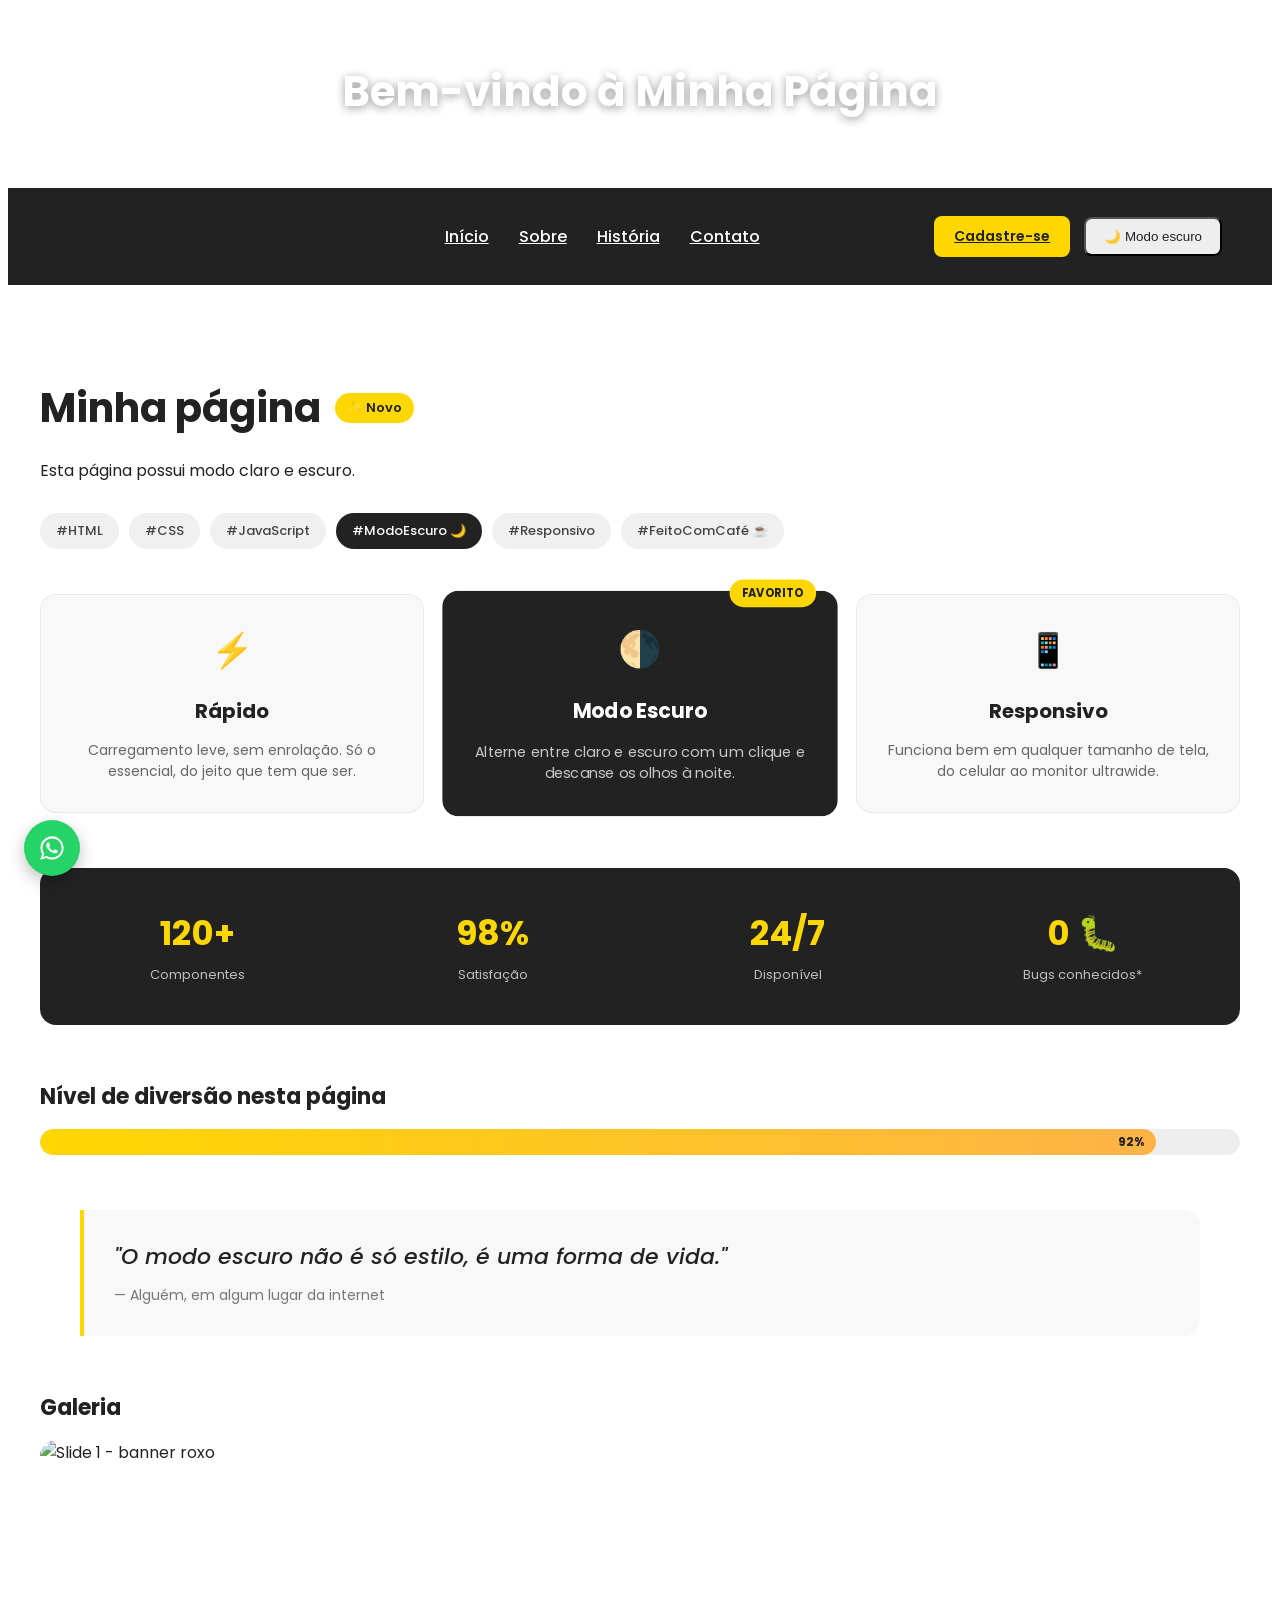
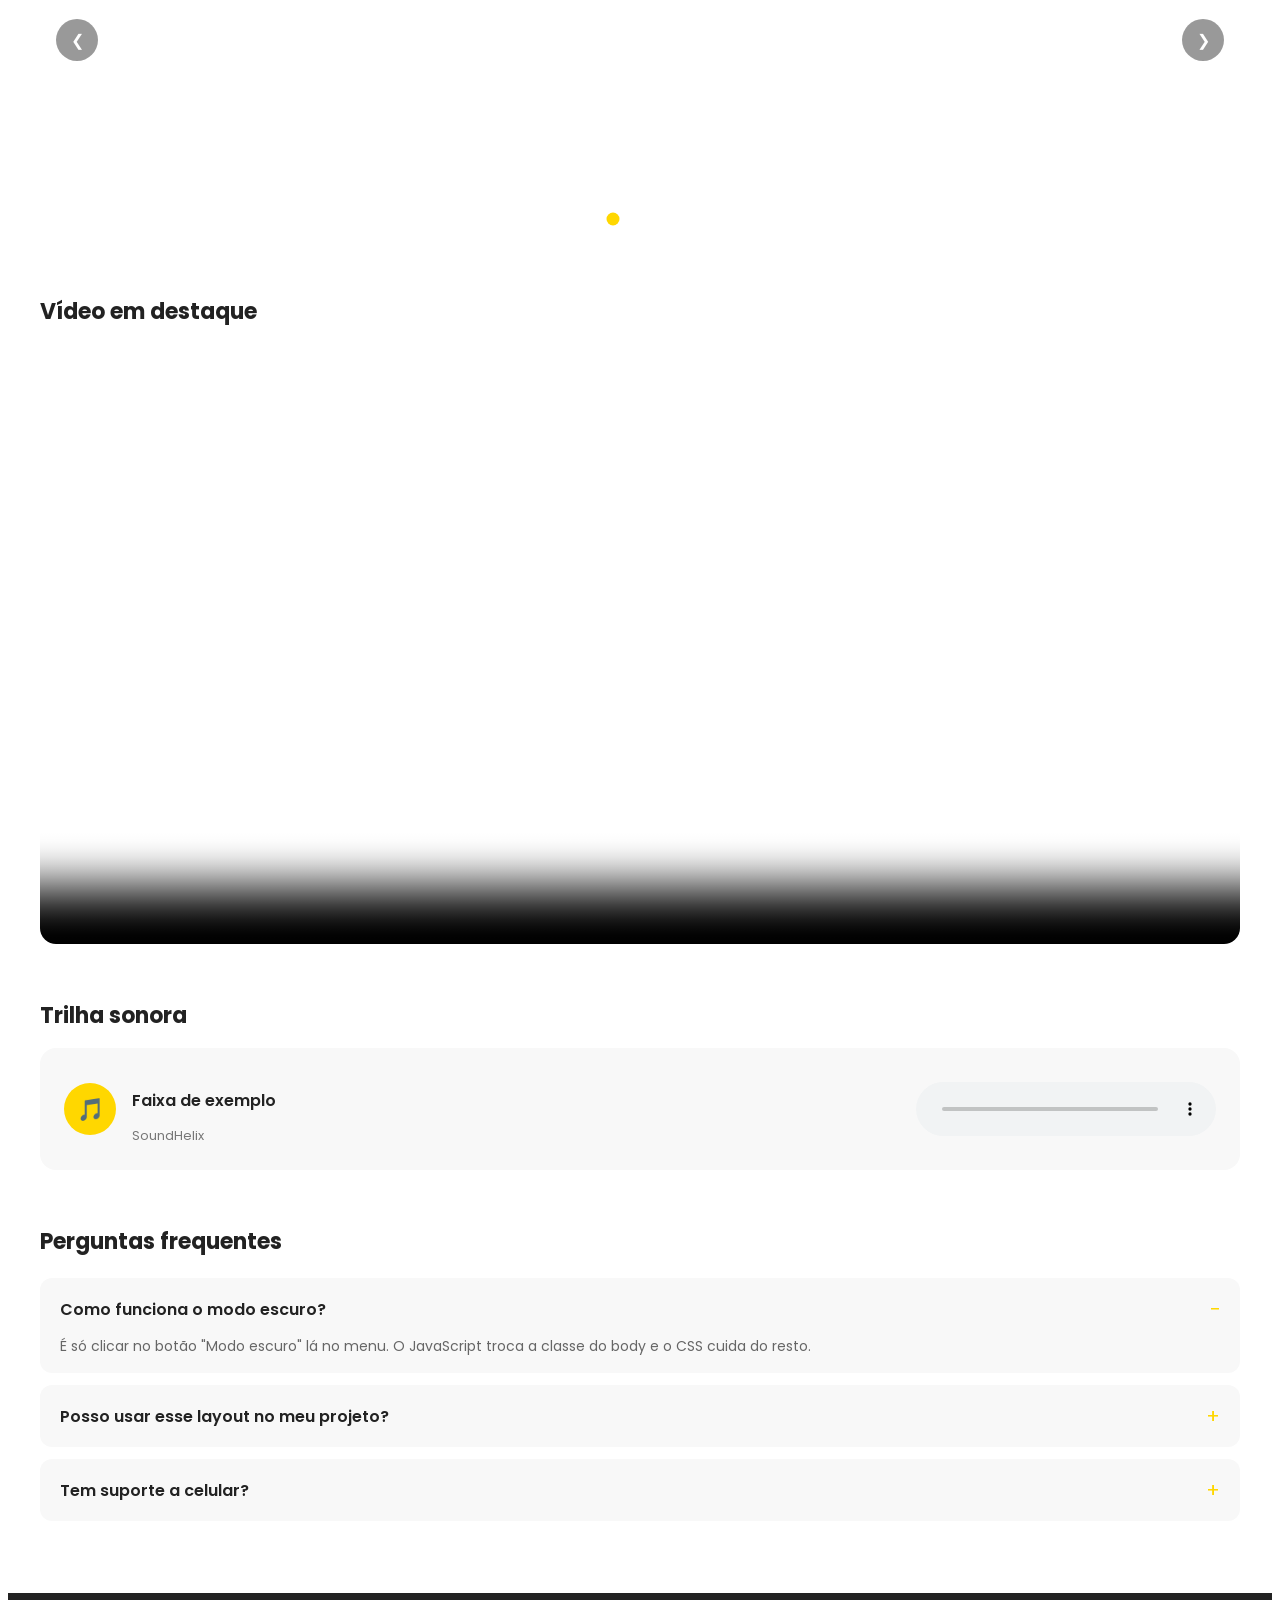
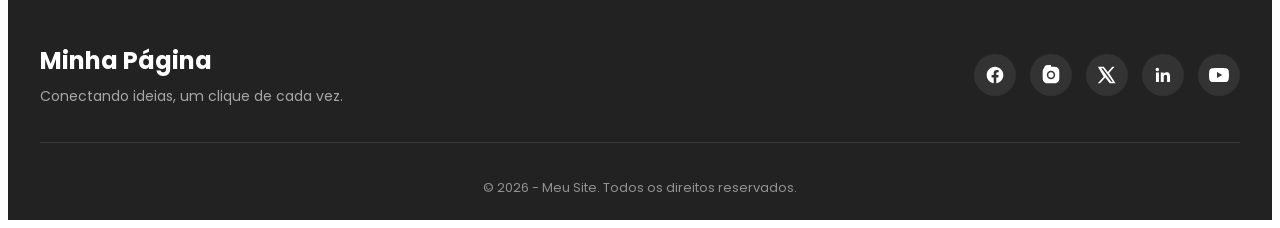
==== commit f4fad880: "Update index.html" ====
--- a/index.html
+++ b/index.html
@@ -3,215 +3,238 @@
 
 <head>
     <meta charset="UTF-8">
-    <meta name="viewport"
-          content="width=device-width, initial-scale=1.0">
-
-    <title>World Heroes</title>
-
-    <!-- FAVICON -->
-    <link rel="icon" type="image/png"
-          href="img/favicon.png">
-
-    <!-- GOOGLE FONTS -->
-    <link rel="preconnect"
-          href="https://fonts.googleapis.com">
-    <link rel="preconnect"
-          href="https://fonts.gstatic.com"
-          crossorigin>
-    <link
-        href="https://fonts.googleapis.com/css2?family=Poppins:wght@400;500;600;700&display=swap" rel="stylesheet">
-
-    <!-- RESET CSS -->
-    <link rel="stylesheet" href="css/reset.css">
-
-    <!-- CSS PRINCIPAL -->
+    <meta name="viewport" content="width=device-width, initial-scale=1.0">
+
+    <!--FAVICON-->
+    <link rel="icon" type="image/png" href="img/favicon.png">
+
+    <title>Modo Escuro</title>
+
+    <!-- Google Fonts -->
+    <link rel="preconnect" href="https://fonts.googleapis.com">
+    <link rel="preconnect" href="https://fonts.gstatic.com" crossorigin>
+
+    <link href="https://fonts.googleapis.com/css2?family=Poppins:wght@400;500;600;700&display=swap" rel="stylesheet">
+
+    <!-- CSS -->
     <link rel="stylesheet" href="css/Style.css">
 </head>
 
 <body>
-    <!-- HEADER -->
+
+    <!--HEADER-->
     <header class="hero">
+
         <div class="hero-conteudo">
-        <h1 class="hero-título">Bem vindo, Heroi</h1>
-            <p class="hero-subtítulo">aqui teremos informações sobre o universo de World, sobre os criadores, players, npcs, regras e muito mais coisa</p>
-            <p class="hero-subtítulo">World heroes foi criado por André, Yuna e Lara</p>
-            <p class="hero-subtítulo">Projeto indepedente</p>
-        </div>
-
+            <h1 class="hero-titulo">Bem-vindo à Minha Página</h1>
+            <p class="hero-subtitulo">Design bonito, funcional e com modo escuro de verdade</p>
+        </div>
+
+    </header>
+    
     <!-- NAVBAR -->
     <nav class="navbar">
 
         <div class="logo">
-            World Heroes
+            Minha Página
         </div>
 
         <ul class="menu">
             <li><a href="index.html">Início</a></li>
             <li><a href="componentes/sobre.html">Sobre</a></li>
             <li><a href="componentes/historia.html">História</a></li>
-            <li><a href="componentes/contatos.html">Contato</a></li>
+            <li><a href="componentes/contato.html">Contato</a></li>
         </ul>
-        <div classz="navbar-acoes">
-            <a href="componentes/cadastro.html" class="botao-cadastro">cadastre-se</a>
-            <button id="botao tema">
-                </button>
+
+        <div class="navbar-acoes">
+
+            <a href="componente/cadastro.html" class="botao-cadastro">Cadastre-se</a>
+
+            <button id="botaoTema">
+                🌙 Modo escuro
+            </button>
+
+        </div>
+
+    </nav>
+
+    <!-- CONTEÚDO -->
+    <main>
+
+        <h2 class="titulo-secao">Minha página <span class="badge">✨ Novo</span></h2>
+
+        <p>
+            Esta página possui modo claro e escuro.
+        </p>
+
+        <!-- TAGS -->
+        <div class="tags">
+            <span class="tag">#HTML</span>
+            <span class="tag">#CSS</span>
+            <span class="tag">#JavaScript</span>
+            <span class="tag tag-destaque">#ModoEscuro 🌙</span>
+            <span class="tag">#Responsivo</span>
+            <span class="tag">#FeitoComCafé ☕</span>
+        </div>
+
+        <!-- CARDS DE RECURSOS -->
+        <section class="cards">
+
+            <div class="card">
+                <div class="card-icone">⚡</div>
+                <h3>Rápido</h3>
+                <p>Carregamento leve, sem enrolação. Só o essencial, do jeito que tem que ser.</p>
+            </div>
+
+            <div class="card card-destaque">
+                <div class="card-selo">Favorito</div>
+                <div class="card-icone">🌗</div>
+                <h3>Modo Escuro</h3>
+                <p>Alterne entre claro e escuro com um clique e descanse os olhos à noite.</p>
+            </div>
+
+            <div class="card">
+                <div class="card-icone">📱</div>
+                <h3>Responsivo</h3>
+                <p>Funciona bem em qualquer tamanho de tela, do celular ao monitor ultrawide.</p>
+            </div>
+
+        </section>
+
+        <!-- ESTATÍSTICAS -->
+        <section class="stats">
+
+            <div class="stat">
+                <span class="stat-numero">120+</span>
+                <span class="stat-label">Componentes</span>
+            </div>
+
+            <div class="stat">
+                <span class="stat-numero">98%</span>
+                <span class="stat-label">Satisfação</span>
+            </div>
+
+            <div class="stat">
+                <span class="stat-numero">24/7</span>
+                <span class="stat-label">Disponível</span>
+            </div>
+
+            <div class="stat">
+                <span class="stat-numero">0 🐛</span>
+                <span class="stat-label">Bugs conhecidos*</span>
+            </div>
+
+        </section>
+
+        <!-- BARRA DE PROGRESSO DIVERTIDA -->
+        <section class="progresso-bloco">
+            <h2>Nível de diversão nesta página</h2>
+            <div class="barra-progresso">
+                <div class="barra-preenchida" style="width: 92%;">92%</div>
+            </div>
+        </section>
+
+        <!-- CITAÇÃO -->
+        <blockquote class="citacao">
+            "O modo escuro não é só estilo, é uma forma de vida." 
+            <cite>— Alguém, em algum lugar da internet</cite>
+        </blockquote>
+
+        <!-- CARROSSEL DE IMAGENS -->
+        <section class="carrossel-secao">
+
+            <h2>Galeria</h2>
+
+            <div class="carrossel" id="carrossel">
+
+                <div class="carrossel-slides" id="carrosselSlides">
+                    <img src="img/banner.jpg" class="carrossel-slide" alt="Slide 1 - banner roxo">
+                    <img src="img/banner.png" class="carrossel-slide" alt="Slide 2 - banner degradê">
+                    <img src="https://picsum.photos/seed/pagina3/1200/500" class="carrossel-slide" alt="Slide 3">
+                    <img src="https://picsum.photos/seed/pagina4/1200/500" class="carrossel-slide" alt="Slide 4">
                 </div>
 
-        <button id="botaoTema">
-            🌙 Modo escuro
-        </button>
-
-    </nav>
-
-    <!-- CONTEÚDO PRINCIPAL -->
-    <main>
-
-    <h2 class "título-secao">Minha Página<span class = "badge"> ✨️ novo </span> </h2>
-        <p>
-            está página possui modo escuro e claro
-        </p>
-        <!--TAGS-->
-        <div class="tags">
-            <span class="tag">#HTML </span>
-            <span class="tag">#CSS </span>
-            <span class="tag">#JAVASCRIPT </span>
-            <span class="tag tag-destaque">#ModoEscuro 🌙 </span>
-            <span class="tag">#responsivo </span>
-            <span class="tag">#FeitoComCafé ☕️ </span>
-                </div>
-    
-<!-- CARDS DE RESCUSOS -->
-        <section class="cards"> 
-        <div class="cards">
-<div class="card-icone"> ⚡️ </div>
-            <h3>Rápido</h3>
-            <p>carregamento leve, sem enrolação, só o essencial, do jeito que tem que ser.</p>
-        </div>
-        
-<div class="card card-questaque"> </div>
-        <div class="card-selo">favorito</div>
-        <div class="card-icone"> 🌘 </div>
-            <h3>Modo escuro</h3>
-            <p>alterar entre claro e escuro, com um clique e descanse os olhos a noite.</p>
-    </div>
-        
-        <div class="cards"> </div>
-        <div class="card-icone"> 📱 </div>
-            <h3>Responsivo</h3>
-            <p>funciona bem em qualquer tamanho de tela, do celular ao monitor ultravide.</p>
-    </div>
-        </section>
-        <!-- Estatística-->
-        <Section class="Status">
-            <div class="Stat">
-                <span class="Stat-numero">120+</span>
-                <span class="Stat-label">componentes</span>
-            </div>
-            <div class="Stat">
-                <span class="Stat-número">98%</span>
-                <span class="Stat-label">Satisfação</span>
-            </div>
-            <div class="Stat" >
-                <span class="Stat-número">24/7</span>
-                <span class="Stat-label">Disponível</span>
-            </div>
-            <div class="Stat" >
-                <span class="Stat-número">0</span>
-                <span class="Stat-label">Bugs desconhecidos*</span>
-                    </div>
-        </Section>
-    <!--Barra de Progresso Divertida-->
-        <Seletion class="Progresso-bloco">
-<h2>Nível de Diversão Nesta página</h2>
-            <div class="barra-progresso"></div>
-<div class="barra-preenchida"Style="width:92%"></div>
-        </Seletion>
-        <!--Citação-->
-    <blockquote class="citacao">
-        "Modo escuro não é somente um estilo, é uma forma de vida."
-        <cite>— Alguem, em algum lugar da Internet</cite>
-    </blockquote>
-    <!--Carrossel de imagem-->
-        <section class="carrossel-secao">
-            <h2>GALERIA</h2>
-            
-            <div class="carrossel"id="carrossel"></div>
-                <div class="carrossel-slides"id="carrosselSlides"></div>
-            <img src="..."class="carrossel-slide"
-                alt="Slide 1-banner...">
-            
-            <img src="..." class="carrossel-slide"
-                alt="Slide 2-banner...">
-            
-            <img src="..." class="carrossel-slide"
-                alt="Slide 3-banner...">
-            
-                <img src="..." class="carrossel-slide"
-                alt="Slide 4-banner...">
-        </div>
-            <Button class="carrossel-seta carrossel-anterior"
-                id="carrosselAnterior" aria-label "Slide anterior">
-                & #10094; </Button>
-            
-            <Button class="carrossel-seta carrossel-próximo"
-                id="carrosselProximo" aria-label "Slide próximo">
-                & #10095; </Button>
-            <div class = "carrossel-pontos" id = "carrosselPontos" > </div>
-            </div>
-        </section>
+                <button class="carrossel-seta carrossel-anterior" id="carrosselAnterior" aria-label="Slide anterior">&#10094;</button>
+                <button class="carrossel-seta carrossel-proximo" id="carrosselProximo" aria-label="Próximo slide">&#10095;</button>
+
+                <div class="carrossel-pontos" id="carrosselPontos"></div>
+
+            </div>
+
+        </section>
+
         <!-- VÍDEO -->
-        <Section class="video-secao">
-            <h2>Video em Destaque</h2>
-            <div class="video-wraooer">
+        <section class="video-secao">
+
+            <h2>Vídeo em destaque</h2>
+
+            <div class="video-wrapper">
                 <video controls poster="img/banner.jpg">
-                    <source src °"http//www.w3schools.com/html/mov_bb.mp4" type="video.mp4">
-                    Seu navegador não suportavm a exibição de videos
+                    <source src="https://www.w3schools.com/html/mov_bbb.mp4" type="video/mp4">
+                    Seu navegador não suporta a exibição de vídeos.
                 </video>
             </div>
-        </Section>
-        <!-- MÚSICA-->
-        <Section class="Musica-secao">
-            <h2>trilha sonora</h2>
+
+        </section>
+
+        <!-- MÚSICA -->
+        <section class="musica-secao">
+
+            <h2>Trilha sonora</h2>
+
             <div class="player-musica">
+
                 <div class="player-info">
-                    <div class="player-icone">
-                    🎵 </div>
+                    <div class="player-icone">🎵</div>
                     <div>
-                        <p class="player-titulo">
-                            faixa de exemplo</p>
+                        <p class="player-titulo">Faixa de exemplo</p>
                         <p class="player-artista">SoundHelix</p>
                     </div>
                 </div>
+
                 <audio controls>
-                    <source src="Http://www.soundhelix.com/exemplos/mp3/SoundHelix-song-1.mp3"type-"audio/mp3">
-                    Seu navegador não suporta a reprodução de audio.
+                    <source src="https://www.soundhelix.com/examples/mp3/SoundHelix-Song-1.mp3" type="audio/mpeg">
+                    Seu navegador não suporta a reprodução de áudio.
                 </audio>
-            </div>
-        </Section>
-        <!--FAQ-->
-        <Sectiom class="faq">
-            <h2>Perguntas Frequentes</h2>
+
+            </div>
+
+        </section>
+
+        <!-- FAQ / ACCORDION -->
+        <section class="faq">
+
+            <h2>Perguntas frequentes</h2>
+
             <details class="faq-item" open>
-                <summary>Como Funciona o Modo escuro?</summary>
-                <p>É só clicar no botão "Modo escuro" no menu, e Javascript troca a classe do body e o css cuida do resto</p>
+                <summary>Como funciona o modo escuro?</summary>
+                <p>É só clicar no botão "Modo escuro" lá no menu. O JavaScript troca a classe do body e o CSS cuida do resto.</p>
             </details>
-            <details class="Faq-item">
-            <summary>Posso usar esse layout no meu projeto?</summary>
-                <p>Claro! é so copiar, colar e adaptar as cores, textos e imagens do jeito que você quiser</p>
+
+            <details class="faq-item">
+                <summary>Posso usar esse layout no meu projeto?</summary>
+                <p>Claro! É só copiar, colar e adaptar as cores, textos e imagens do jeito que quiser.</p>
             </details>
-            <details class="Faq-item" >
-                <Summary>Tem suporte a celular?</Summary>
-                <p>Sim, o layout se adapta a telas menores automaticamente</p>
+
+            <details class="faq-item">
+                <summary>Tem suporte a celular?</summary>
+                <p>Sim, o layout se adapta a telas menores automaticamente.</p>
             </details>
-        </Sectiom>
-                </main>
-<!--Footer-->
-        <footer>
-            <div class="footer-Conteudo">
-                <div class="footer-info"> </div>
-                    <div class="logo">Minha página</div>
-                    <p class="footer-texto">Conectando ideias, um clique de cada vez.</p>
-            </div>
+
+        </section>
+
+    </main>
+
+    <!--FOOTER-->
+    <footer>
+
+        <div class="footer-conteudo">
+
+            <div class="footer-info">
+                <div class="logo">Minha Página</div>
+                <p class="footer-texto">Conectando ideias, um clique de cada vez.</p>
+            </div>
+
             <div class="redes">
 
                 <a href="#" class="rede-icone" aria-label="Facebook" target="_blank" rel="noopener">
@@ -249,28 +272,25 @@
         </div>
 
         <div class="footer-baixo">
-            <p>&copy; 2026 
-• Meu Site. Todos os direitos reservados.</p>
+            <p>&copy; 2026 - Meu Site. Todos os direitos reservados.</p>
         </div>
 
     </footer>
     
-    <!-
-• WHATSAPP FLUTUANTE -->
+    <!-- WHATSAPP FLUTUANTE -->
     <a href="https://wa.me/5511999999999" target="_blank" rel="noopener" class="whatsapp-flutuante" aria-label="Fale conosco no WhatsApp">
         <svg viewBox="0 0 24 24" fill="currentColor" aria-hidden="true">
             <path d="M12.04 2C6.58 2 2.13 6.45 2.13 11.91c0 1.79.47 3.55 1.36 5.1L2 22l5.13-1.46a9.87 9.87 0 0 0 4.9 1.32h.01c5.46 0 9.91-4.45 9.91-9.91 0-2.65-1.03-5.14-2.9-7.01A9.87 9.87 0 0 0 12.04 2zm0 18.13h-.01a8.2 8.2 0 0 1-4.19-1.15l-.3-.18-3.04.87.81-2.97-.2-.31a8.2 8.2 0 0 1-1.26-4.38c0-4.54 3.7-8.24 8.25-8.24 2.2 0 4.27.86 5.83 2.42a8.19 8.19 0 0 1 2.41 5.83c0 4.54-3.7 8.11-8.3 8.11zm4.52-6.13c-.25-.12-1.47-.72-1.7-.81-.23-.08-.39-.12-.56.13-.17.25-.64.81-.78.97-.14.17-.29.19-.54.06-.25-.12-1.04-.38-1.98-1.22-.73-.65-1.23-1.46-1.37-1.71-.14-.25-.02-.38.11-.51.11-.11.25-.29.37-.43.12-.14.16-.25.25-.41.08-.17.04-.31-.02-.43-.06-.12-.56-1.35-.77-1.85-.2-.48-.41-.42-.56-.43-.14-.01-.31-.01-.48-.01-.17 0-.43.06-.66.31-.23.25-.86.84-.86 2.05 0 1.21.88 2.38 1 2.54.12.17 1.73 2.64 4.19 3.7.59.25 1.04.4 1.4.52.59.19 1.12.16 1.55.1.47-.07 1.47-.6 1.68-1.18.21-.58.21-1.08.15-1.18-.06-.1-.23-.16-.48-.28z"/>
         </svg>
     </a>
 
-    <!-
-• BOTÃO VOLTAR AO TOPO -->
+    <!-- BOTÃO VOLTAR AO TOPO -->
     <button id="botaoTopo" class="botao-topo" aria-label="Voltar ao topo">
         ↑
     </button>
-    
-    <!-- JAVASCRIPT -->
-    <script src="script.js"></script>
+
+    <!-- JavaScript -->
+    <script src="js/script.js"></script>
 
 </body>
 
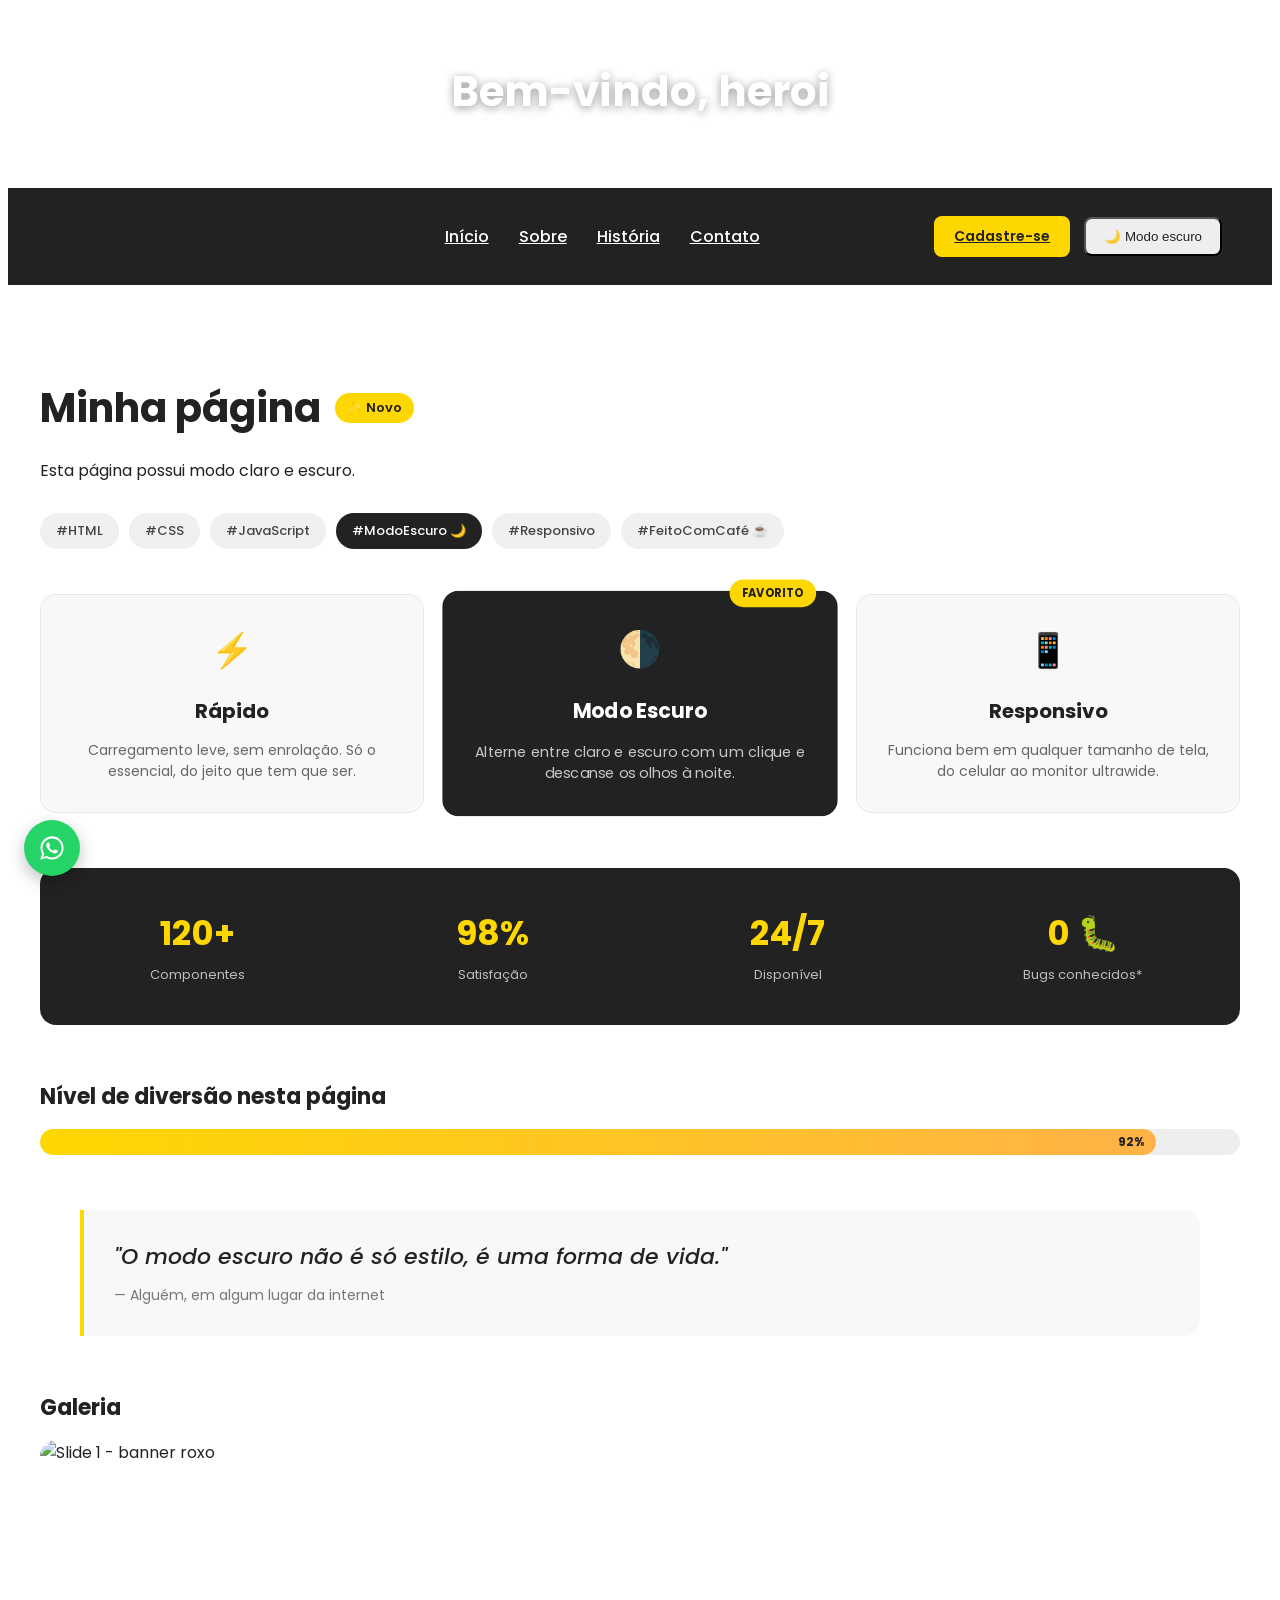
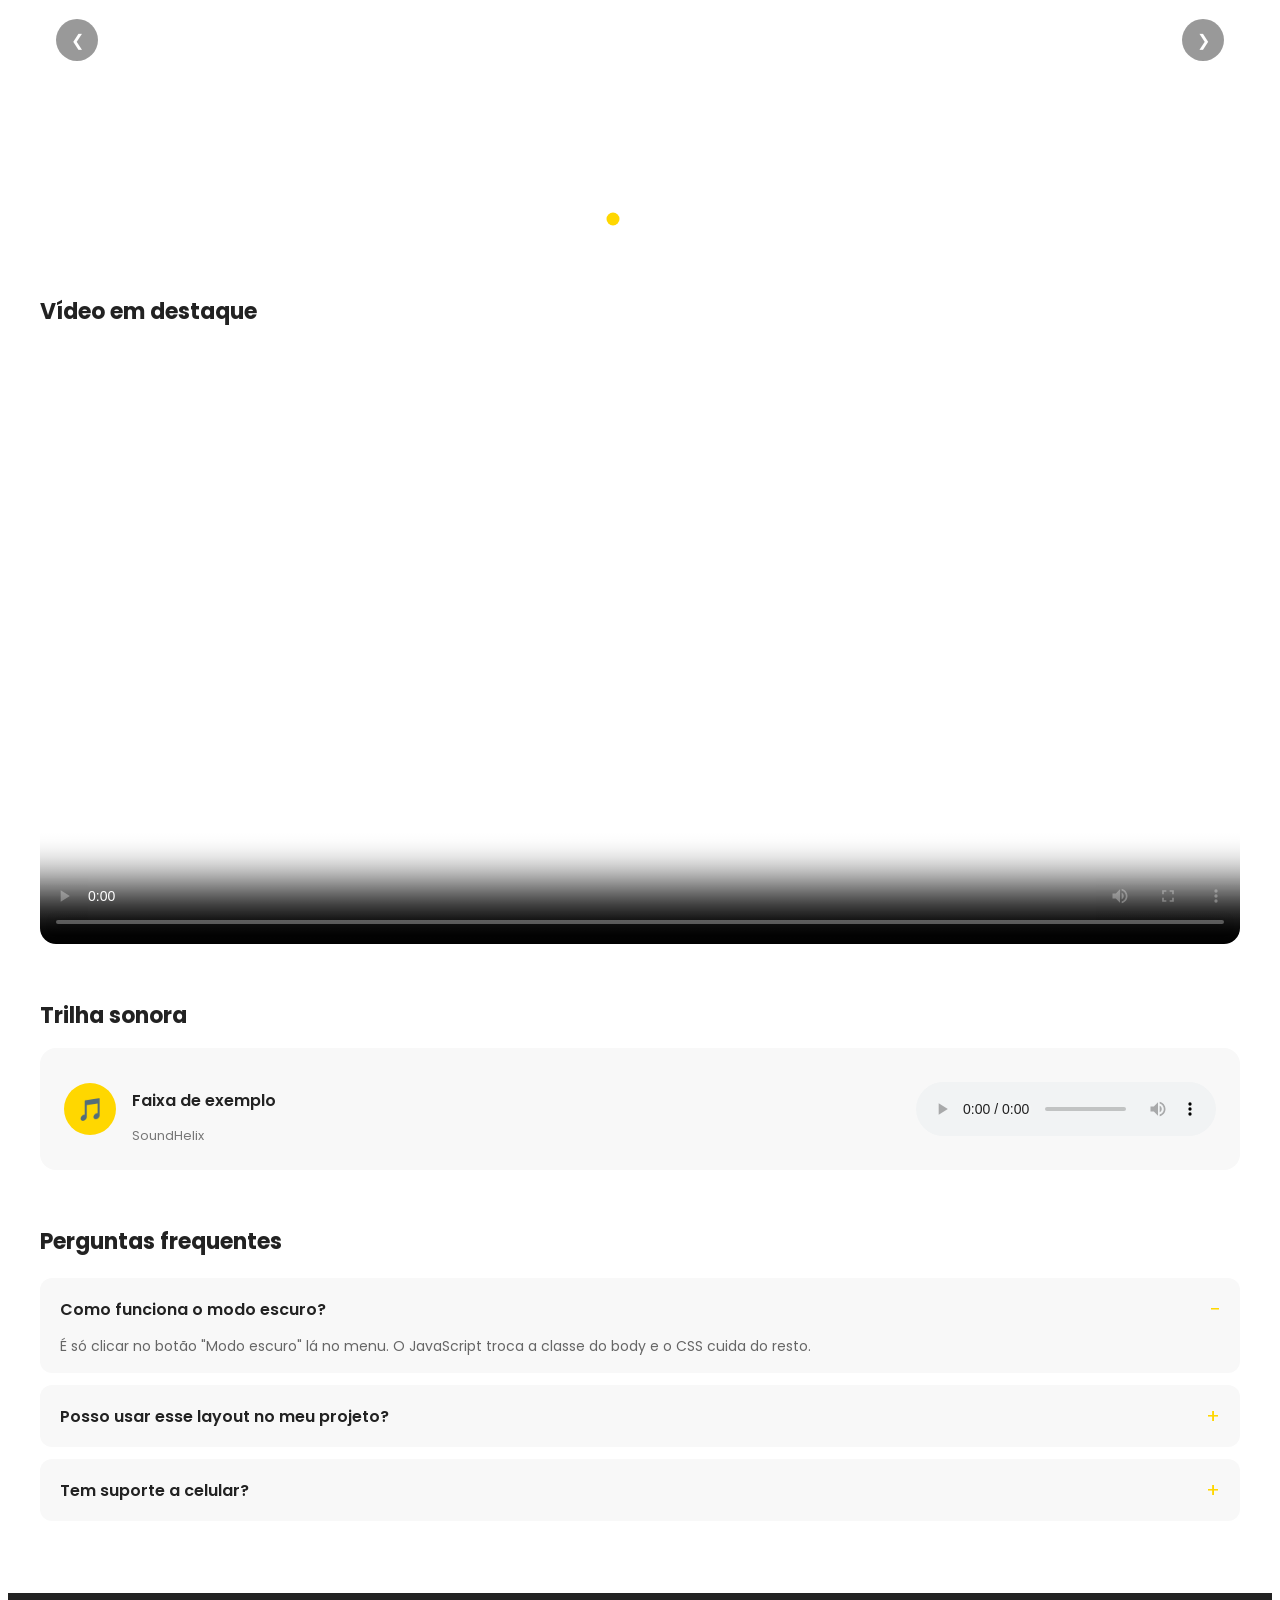
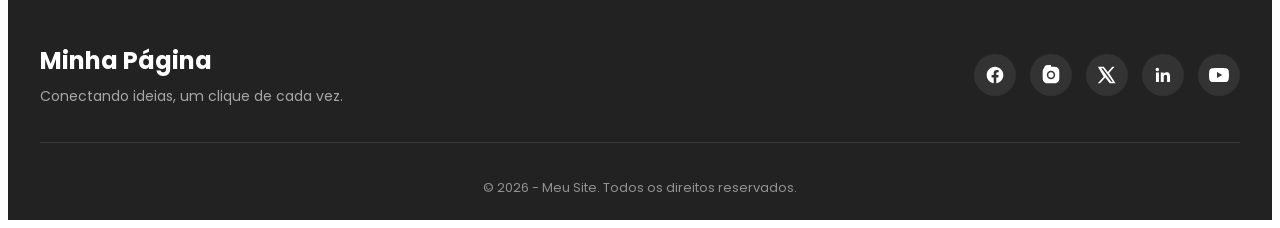
==== commit 6ea15eb5: "Update index.html" ====
--- a/index.html
+++ b/index.html
@@ -26,8 +26,8 @@
     <header class="hero">
 
         <div class="hero-conteudo">
-            <h1 class="hero-titulo">Bem-vindo à Minha Página</h1>
-            <p class="hero-subtitulo">Design bonito, funcional e com modo escuro de verdade</p>
+            <h1 class="hero-titulo">Bem-vindo, heroi</h1>
+            <p class="hero-subtitulo">Este é um projeto indepedente feito por tres adolescentes chamados André, Yuna e Lara - criadora do site -</p>
         </div>
 
     </header>
